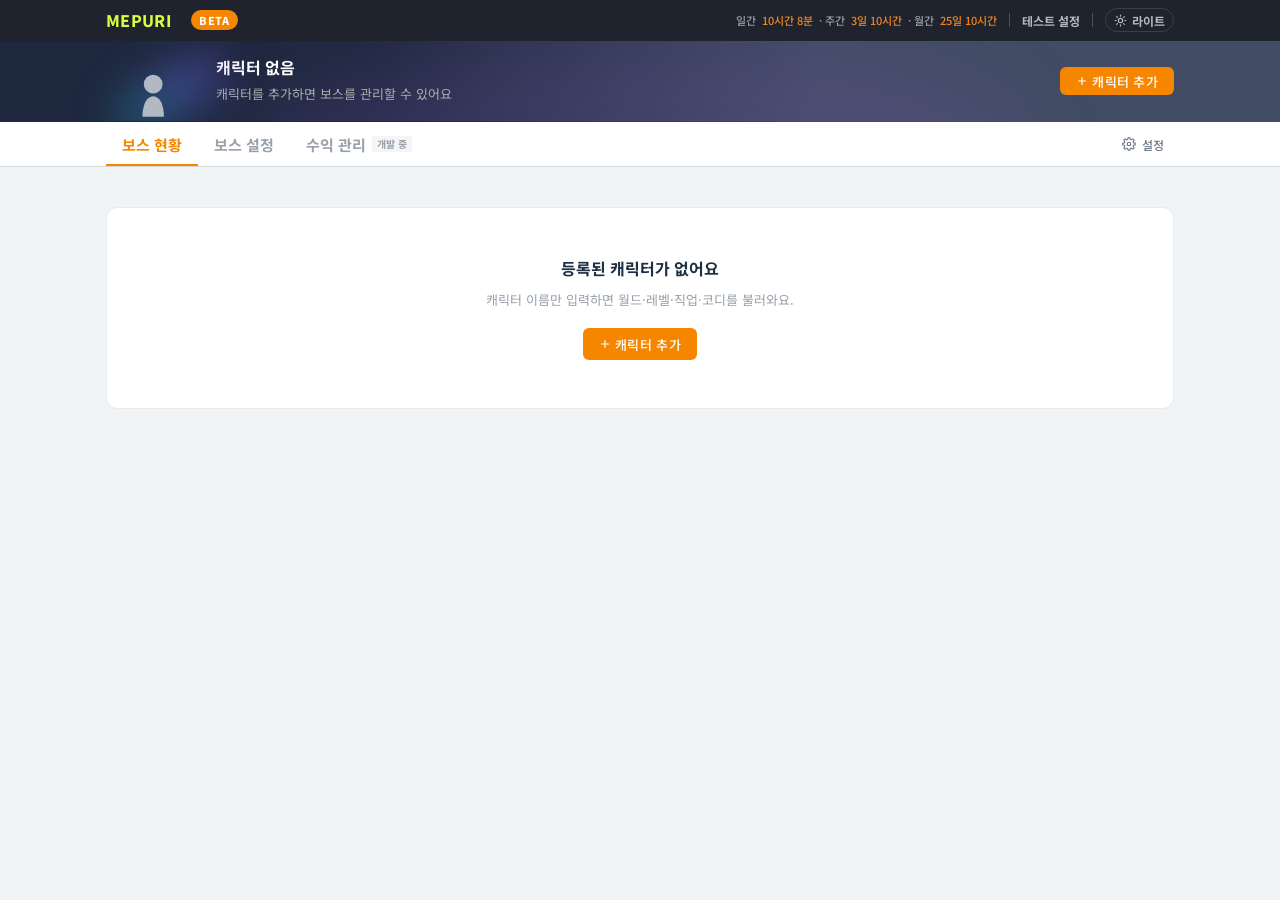
==== beta/index.html @ 6ce9e36a "다크 오류 재수정" ====
<html lang="ko">
<head>
<meta charset="utf-8">
<meta name="viewport" content="width=device-width, initial-scale=1">
<meta name="color-scheme" content="light dark"><!-- 라이트·다크 둘 다 된다고 브라우저에 알림 → 삼성 인터넷 다크 모드가 화면을 억지로 어둡게 칠하지 않고 사이트 다크를 씀 -->
<title>메푸리 베타</title>
<meta name="robots" content="noindex,nofollow">
<!-- 링크 미리보기 그림 (public/og.png, 1200×630). 그림을 바꾸면 카톡 등이 예전 그림을 기억하니 파일 이름도 바꿀 것 (og2.png …) -->
<link rel="preconnect" href="https://fonts.googleapis.com">
<link rel="preconnect" href="https://fonts.gstatic.com" crossorigin>
<link rel="stylesheet" href="https://fonts.googleapis.com/css2?family=Noto+Sans+KR:wght@400;500;600;700;800;900&display=swap" media="print" onload="this.media='all'"><!-- 폰트가 늦거나 막혀도 화면은 먼저 그림 -->
<noscript><link rel="stylesheet" href="https://fonts.googleapis.com/css2?family=Noto+Sans+KR:wght@400;500;600;700;800;900&display=swap"></noscript>
<style>
:root{
  color-scheme:light dark; /* 아래 테마별로 다시 정함 · 'only' = 브라우저가 색을 억지로 바꾸지 말 것 (삼성 인터넷 다크 모드). only 모르는 브라우저는 앞 줄을 씀 */
  --bg:#F1F4F6;--top:#1F232E;--logo:#D6FF3C;--banner:linear-gradient(90deg,rgba(7,15,37,.2) 28.27%,rgba(104,115,140,.2) 63.61%),linear-gradient(90deg,rgba(7,15,37,.2) 30.94%,rgba(104,115,140,.2) 64%),#2C364D;
  --card:#FFFFFF;--card-bd:rgba(0,0,0,.08);--nav-bd:rgba(0,0,0,.15);--frame:#E4E8EA;--seg:#E4E8EB;--soft:#F4F5F6;
  --border:#E4E8EB;--border2:#C8CFD5;--input-bd:#C6CFD7;--input-bd2:#D1DAE0;--input-fg:#223548;--dot-off:#8B94A3;--dot-on:#202226;
  --text:#1E3043;--text2:#3B546B;--sub:#6C7784;--muted:#98A0A9;--faint:#B1B9C3;--name:#363941;--price:#2F3033;--subgray:#929598;--dash:#D3D7DB;--sort:#4A5565;
  --accent:#F68600;--accent-hover:#DA7700;--accent-soft:#FFEFDC;--accent-bg:#FFFBF6;--primary:#49515B;--primary-hover:#3B424A;--on-primary:#FFFFFF;
  --out-bd:#CED6DC;--dis-bg:#D6D6D6;--dis-fg:#FFFFFF;--info-bg:#EAF2FF;--info-bd:#CCDEFF;--info-fg:#3F6EC7;--teal-bg:#E9F7FB;--teal-fg:#1896B0;
  --toggle-off:#C0C8CF;--frame-bg:linear-gradient(180deg,#FFFFFF,#EBEEF0);--modal-top:#737D95;--pop-shadow:0 16px 32px rgba(0,0,0,.2);--pop-bd:color-mix(in srgb,var(--sub) 90%,var(--card));--dot-dim:color-mix(in srgb,var(--faint) 88%,var(--card));--row-line:var(--soft);--seg-shadow:0 1.5px 0 rgba(152,162,179,.25);
  --avatar-bg:linear-gradient(160deg,#3a3d62,#4d4a7c);
  --pill-bg:rgba(0,0,0,.15);--frame-bd:transparent;--top-bd:transparent;--banner-bd:transparent;--refresh-bg:#566282;--toast-bg:#2B2F3A;
  --scroll-thumb:#CED6DC;--scroll-thumb-hover:#A9B2BC;
  --cm-head:#CED6DC;--cm-card:#F4F5F6;--cm-on:#3E4A65;
  --danger:#E0475B;--danger-hover:#C93A4D;--danger-fg:#D63C51;--danger-bg:#FFF4F5;--danger-bd:#F2BBC3;
}
:root[data-theme="light"]{color-scheme:light;color-scheme:only light} /* 사이트에서 라이트를 직접 고름 → 브라우저 다크 모드여도 라이트 그대로 */
@media (prefers-color-scheme: dark){
  :root:not([data-theme="light"]){
    color-scheme:dark;color-scheme:only dark;
    --bg:#14161B;--top:#0C0D11;--banner:linear-gradient(90deg,rgba(7,15,37,.2) 28.27%,rgba(104,115,140,.2) 63.61%),linear-gradient(90deg,rgba(7,15,37,.2) 30.94%,rgba(104,115,140,.2) 64%),#2C364D;
    --card:#1E2128;--card-bd:rgba(255,255,255,.07);--nav-bd:rgba(255,255,255,.08);--frame:#262A32;--seg:#2A2E37;--soft:#252932;
    --border:#30343D;--border2:#4A4F5B;--input-bd:#3A3F4A;--input-bd2:#3A3F4A;--input-fg:#E3E7EC;--dot-off:#7D8591;--dot-on:#ECEEF2;
    --text:#ECEEF2;--text2:rgba(237,242,249,0.845);--sub:rgba(237,242,249,0.661);--muted:rgba(237,242,249,0.48);--faint:rgba(237,242,249,0.306);--name:#ECEEF2;--price:#ECEEF2;--subgray:rgba(237,242,249,0.555);--dash:#343842;--sort:rgba(237,242,249,0.797);
    --accent:#FF8A33;--accent-hover:#FF9C52;--accent-soft:#3A2616;--accent-bg:#2A1F16;--primary:#E6E8EC;--primary-hover:#FFFFFF;--on-primary:#1A1C21;
    --out-bd:#3A3F4A;--dis-bg:#343944;--dis-fg:rgba(237,242,249,0.555);--info-bg:#1B2536;--info-bd:#2A3A55;--info-fg:#8FB3F0;--teal-bg:#16323A;--teal-fg:#5FD0E6;
    --toggle-off:#4A4F5B;--frame-bg:linear-gradient(180deg,#2C313B,#22262E);--modal-top:#3A4055;--pop-shadow:0 10px 28px rgba(0,0,0,.45);--pop-bd:color-mix(in srgb,var(--sub) 32%,var(--card));--dot-dim:var(--faint);--row-line:var(--border);--cal1:8%;--cal2:15%;--cal3:25%;--cal4:38%;--cal4b:var(--text);--cal4i:var(--muted);--seg-shadow:0 1.5px 0 rgba(0,0,0,.35);
    --avatar-bg:linear-gradient(160deg,#25273f,#35325a);
    --scroll-thumb:#4A4F5B;--scroll-thumb-hover:#5F6572;--cm-head:#2A2F39;--cm-card:#252932;--cm-on:#4A5675;--danger:#E0475B;--danger-hover:#EA5A6D;--danger-fg:#FF7C8E;--danger-bg:#2B171B;--danger-bd:#5C2A33;
  }
}
:root[data-theme="dark"]{
  color-scheme:dark;color-scheme:only dark;
  --bg:#14161B;--top:#0C0D11;--banner:linear-gradient(90deg,rgba(7,15,37,.2) 28.27%,rgba(104,115,140,.2) 63.61%),linear-gradient(90deg,rgba(7,15,37,.2) 30.94%,rgba(104,115,140,.2) 64%),#2C364D;
  --card:#1E2128;--card-bd:rgba(255,255,255,.07);--nav-bd:rgba(255,255,255,.08);--frame:#262A32;--seg:#2A2E37;--soft:#252932;
  --border:#30343D;--border2:#4A4F5B;--input-bd:#3A3F4A;--input-bd2:#3A3F4A;--input-fg:#E3E7EC;--dot-off:#7D8591;--dot-on:#ECEEF2;
  --text:#ECEEF2;--text2:rgba(237,242,249,0.845);--sub:rgba(237,242,249,0.661);--muted:rgba(237,242,249,0.48);--faint:rgba(237,242,249,0.306);--name:#ECEEF2;--price:#ECEEF2;--subgray:rgba(237,242,249,0.555);--dash:#343842;--sort:rgba(237,242,249,0.797);
  --accent:#FF8A33;--accent-hover:#FF9C52;--accent-soft:#3A2616;--accent-bg:#2A1F16;--primary:#E6E8EC;--primary-hover:#FFFFFF;--on-primary:#1A1C21;
  --out-bd:#3A3F4A;--dis-bg:#343944;--dis-fg:rgba(237,242,249,0.555);--info-bg:#1B2536;--info-bd:#2A3A55;--info-fg:#8FB3F0;--teal-bg:#16323A;--teal-fg:#5FD0E6;
  --toggle-off:#4A4F5B;--frame-bg:linear-gradient(180deg,#2C313B,#22262E);--modal-top:#3A4055;--pop-shadow:0 10px 28px rgba(0,0,0,.45);--pop-bd:color-mix(in srgb,var(--sub) 32%,var(--card));--dot-dim:var(--faint);--row-line:var(--border);--cal1:8%;--cal2:15%;--cal3:25%;--cal4:38%;--cal4b:var(--text);--cal4i:var(--muted);--seg-shadow:0 1.5px 0 rgba(0,0,0,.35);
  --avatar-bg:linear-gradient(160deg,#25273f,#35325a);
  --scroll-thumb:#4A4F5B;--scroll-thumb-hover:#5F6572;--cm-head:#2A2F39;--cm-card:#252932;--cm-on:#4A5675;--danger:#E0475B;--danger-hover:#EA5A6D;--danger-fg:#FF7C8E;--danger-bg:#2B171B;--danger-bd:#5C2A33;
}
:root[data-mode="deep"]{
  color-scheme:dark;color-scheme:only dark;
  --bg:#000000;--top:#000000;--banner:#000000;
  --card:#000000;--card-bd:#2F3336;--nav-bd:#2F3336;--frame:#000000;--seg:#16181C;--soft:#16181C;
  --border:#2F3336;--border2:#3E4144;--input-bd:#2F3336;--input-bd2:#2F3336;--input-fg:#E7E9EA;--dot-off:#71767B;--dot-on:#E7E9EA;
  --text:#E7E9EA;--text2:rgba(242,244,246,0.888);--sub:rgba(242,244,246,0.697);--muted:rgba(242,244,246,0.484);--faint:rgba(242,244,246,0.32);--name:#E7E9EA;--price:#E7E9EA;--subgray:rgba(242,244,246,0.589);--dash:#2F3336;--sort:rgba(242,244,246,0.697);
  --accent:#FF8A33;--accent-hover:#FF9C52;--accent-soft:#2A1606;--accent-bg:#140A02;--primary:#E7E9EA;--primary-hover:#FFFFFF;--on-primary:#000000;
  --out-bd:#2F3336;--dis-bg:#16181C;--dis-fg:rgba(242,244,246,0.484);--info-bg:#000000;--info-bd:#1D3B5C;--info-fg:#8FB3F0;--teal-bg:#04161A;--teal-fg:#5FD0E6;
  --toggle-off:#3E4144;--frame-bg:linear-gradient(180deg,#16181C,#0A0B0D);--modal-top:#16181C;--pop-shadow:0 0 0 1px #2F3336,0 12px 32px rgba(0,0,0,.9);--pop-bd:var(--border);--dot-dim:var(--faint);--row-line:var(--border);--seg-shadow:none;
  --avatar-bg:#16181C;--pill-bg:#16181C;--frame-bd:#2F3336;--top-bd:#2F3336;--banner-bd:#2F3336;--accent-line:#FF8A33;--refresh-bg:#16181C;--toast-bg:#16181C;--scroll-thumb:#2F3336;--scroll-thumb-hover:#4A4E52;--cm-head:#16181C;--cm-card:#0A0B0D;--cm-on:#2A3350;--danger:#E0475B;--danger-hover:#EA5A6D;--danger-fg:#FF6B7F;--danger-bg:#000000;--danger-bd:#5C2A33;
}
*{box-sizing:border-box}
::-webkit-scrollbar{width:8px;height:8px}
::-webkit-scrollbar-button{display:none;width:0;height:0}
::-webkit-scrollbar-track{background:var(--card)}
::-webkit-scrollbar-thumb{background:var(--scroll-thumb);border-radius:999px;border:1px solid var(--card);background-clip:padding-box}
::-webkit-scrollbar-thumb:hover{background:var(--scroll-thumb-hover);border:1px solid var(--card);background-clip:padding-box}
::-webkit-scrollbar-corner{background:transparent}
@supports not selector(::-webkit-scrollbar){*{scrollbar-width:thin;scrollbar-color:var(--scroll-thumb) transparent}}
body{margin:0;background:var(--bg);color:var(--text);font-family:"Noto Sans KR",system-ui,-apple-system,"Apple SD Gothic Neo","Malgun Gothic",sans-serif;font-size:13px;line-height:1.5;-webkit-font-smoothing:antialiased;word-break:keep-all;overflow-wrap:break-word}
button{font-family:inherit;font-size:inherit;color:inherit;background:none;border:0;padding:0;cursor:pointer}
button:disabled{cursor:not-allowed}
input,select{font-family:inherit;font-size:13px;color:var(--input-fg)}
:focus-visible{outline:2px solid var(--accent);outline-offset:2px}
.wrap{max-width:1100px;margin:0 auto;padding-inline:16px}
.num{font-variant-numeric:tabular-nums}
.eok{font-weight:800}
/* 숫자용 글꼴: Pretendard(OFL, © Kil Hyung-jin)에서 숫자·억·만 글자만 잘라 넣음 → OFL 예약 글꼴 이름이라 잘라낸 건 MepuriNum으로 부름. 설치된 Pretendard가 있으면 그걸 씀 */
@font-face{font-family:"MepuriNum";font-weight:600;font-display:swap;src:local("Pretendard SemiBold"),url([data-uri]) format("woff2")}
@font-face{font-family:"MepuriNum";font-weight:700;font-display:swap;src:local("Pretendard Bold"),url([data-uri]) format("woff2")}
@font-face{font-family:"MepuriNum";font-weight:800;font-display:swap;src:local("Pretendard ExtraBold"),url([data-uri]) format("woff2")}
.pret{font-family:"MepuriNum","Noto Sans KR",sans-serif}

/* top bar */
.top{background:var(--top);border-bottom:1px solid var(--top-bd)}
.top .wrap{display:flex;align-items:center;justify-content:space-between;gap:12px;height:40px}
.logo{font-size:16px;font-weight:800;letter-spacing:.02em;color:var(--logo)}
.beta-pill{margin:0 auto 0 8px;height:20px;padding:0 8px;border-radius:999px;background:var(--acc-fill);color:#fff;font-size:11px;font-weight:800;letter-spacing:.06em} /* 베타에서만 보임 (hidden 풀림) */
.beta-pill:hover{background:var(--acch-fill)}
.top-r{display:flex;align-items:center;gap:12px;min-width:0}
.timers{display:flex;align-items:center;gap:6px;font-size:11px;font-weight:500;color:#98A0A9;white-space:nowrap}
.timers b{color:#F1851C;font-weight:500}
.vbar{flex-shrink:0;width:1px;height:14px;background:#49515B}
.top-link{font-size:12px;font-weight:700;color:#B1B9C3}
.top-link[hidden]{display:none}
.top-link[hidden]+.vbar{display:none} /* 테스트 설정을 숨기면 뒤 구분선도 (계정 뒤에 이미 구분선이 있어서 두 개로 보이던 것) */
.fs-bg,.fs-hd{display:none}
@media (max-width:900px){
  .fs-bg{display:block;position:fixed;inset:0;z-index:190;background:rgba(10,14,22,.42)}
  .page.fs-open .col-l>.panel{position:fixed;left:0;right:0;bottom:0;z-index:200;max-width:560px;margin:0 auto;max-height:86vh;overflow-y:auto;overscroll-behavior:contain;border-radius:16px 16px 0 0;padding-bottom:env(safe-area-inset-bottom);box-shadow:var(--pop-shadow)}
  .page.fs-open .col-l>.panel>.search,.page.fs-open .col-l .ftabs{display:none}
  .fs-open .fs-hd{display:flex;align-items:center;justify-content:space-between;padding:14px 16px 4px;position:relative}
  .fs-open .fs-hd::before{content:'';position:absolute;top:6px;left:50%;width:36px;height:4px;margin-left:-18px;border-radius:2px;background:var(--border)}
  .fs-open .fs-hd b{font-size:15px;color:var(--text)}
  .page.sxp.fs-open{padding-bottom:86vh} /* 목록 끝 줄도 시트 위로 올려 볼 수 있게 */
}
.theme-btn{display:flex;align-items:center;gap:5px;height:24px;padding:0 8px;border:1px solid rgba(255,255,255,.12);border-radius:12px;color:#B1B9C3;font-size:12px;font-weight:700}
.theme-btn:hover{color:#fff}

/* banner */
.banner{position:relative;overflow:hidden;background:var(--banner);border-bottom:1px solid var(--banner-bd)}
.banner>.bn-glow{position:absolute;inset:0;width:100%;height:100%;pointer-events:none}
.banner>.wrap{position:relative}
.b-ava .ch-glow{position:absolute;left:-20px;bottom:0;pointer-events:none;overflow:visible}
.banner>.bn-glow{overflow:visible}
:root[data-mode="deep"] .bn-glow,:root[data-mode="deep"] .ch-glow{display:none}
.banner .wrap{display:flex;align-items:center;justify-content:space-between;gap:12px;min-height:80px;flex-wrap:wrap}
.b-left{display:flex;align-items:center;min-width:0}
.b-ava{position:relative;width:110px;height:80px;flex-shrink:0}
.b-ava img{position:absolute;left:22px;bottom:0;width:56px;height:76px;object-fit:contain;object-position:bottom;image-rendering:pixelated}
.b-ava .sil{position:absolute;left:28px;bottom:4px}
.b-info{display:flex;flex-direction:column;gap:8px;min-width:0}
.b-name{display:flex;align-items:center;gap:4px;color:#fff;font-size:16px;font-weight:700;line-height:18px}
.world{padding:0 5px;border-radius:3px;background:rgba(255,255,255,.14);font-size:10px;font-weight:700;line-height:16px}
.b-meta{display:flex;align-items:center;gap:6px;font-size:13px;color:#ADADAD;flex-wrap:wrap}
.b-meta i{width:1px;height:12px;background:rgba(255,255,255,.2)}
.b-right{display:flex;align-items:center;gap:8px;flex-wrap:wrap;padding-block:8px}
.pill{display:flex;align-items:center;gap:8px;min-width:210px;min-height:28px;padding:0 10px;border-radius:999px;background:var(--pill-bg)}
.pill .v{font-size:14px;font-weight:700;color:#e0e6ed;white-space:nowrap}
.pill .l{margin-left:auto;font-size:11px;color:#9EA3C0;white-space:nowrap}
.coin{position:relative;flex-shrink:0;display:inline-block;border-radius:50%;background:url("data:image/svg+xml,%3Csvg xmlns='http://www.w3.org/2000/svg' viewBox='0 0 2 2' preserveAspectRatio='none'%3E%3Cpath d='M0 0H2L0 2Z' fill='%23FFE563'/%3E%3Cpath d='M2 0V2H0Z' fill='%23F7CC4A'/%3E%3C/svg%3E") 0 0/100% 100% no-repeat border-box #F7CC4A}
.coin::after{content:'';position:absolute;left:18.75%;top:18.75%;width:62.5%;height:62.5%;border-radius:50%;background:linear-gradient(135deg,#EDB911 50%,#EAAD11 50%)}
.coin.off{background:var(--seg);box-shadow:none}.coin.off::after{background:var(--soft);box-shadow:none}
.b-letter{position:relative;flex-shrink:0;display:grid;place-items:center;width:16px;height:16px;border-radius:50%;background:linear-gradient(135deg,#99A1BC 50%,#7C8298 50%)}
.b-letter::before{content:'';position:absolute;inset:1px;border-radius:50%;background:linear-gradient(135deg,#7D849F 50%,#666B83 50%)}
.b-letter b{position:relative;top:.5px;font-family:'MepuriNum','Noto Sans KR',sans-serif;font-size:10px;font-weight:800;line-height:1;color:#F5F2FA;text-shadow:.6px .6px 0 #4A4D60;-webkit-font-smoothing:antialiased}
.refresh{display:grid;place-items:center;width:24px;height:24px;border-radius:12px;border:1px solid rgba(255,255,255,.1);background:var(--refresh-bg);color:#fff}
.refresh:hover{background:#65719a}
.name-btn{display:flex;align-items:center;gap:4px;color:#fff;min-width:0;max-width:100%}.name-btn>svg,.b-name>*:not(.b-nm){flex:none}.b-name{min-width:0}.b-nm{min-width:0;overflow:hidden;text-overflow:ellipsis;white-space:nowrap}
.menu{position:absolute;z-index:40;min-width:200px;padding:6px;border-radius:8px;border:1px solid var(--border);background:var(--card);box-shadow:var(--pop-shadow)}
.menu button{display:flex;align-items:center;gap:8px;width:100%;height:36px;padding:0 8px;border-radius:6px;font-size:13px;color:var(--name);text-align:left}
.menu button:hover{background:var(--soft)}
.menu .sep{height:1px;margin:4px 2px;background:var(--border)}

/* nav tabs */
.tabs{background:var(--card);border-bottom:1px solid var(--nav-bd)}
.tabs .wrap{display:flex;align-items:center;justify-content:space-between;gap:8px}
.tab-row{display:flex;overflow-x:auto;scrollbar-width:none}
.tab{position:relative;display:flex;align-items:center;gap:6px;min-width:64px;height:44px;padding:0 16px;font-size:15px;font-weight:700;color:var(--muted);white-space:nowrap}
.tab:hover{color:var(--sub)}
.tab.on{color:var(--accent)}
.tab.on::after{content:"";position:absolute;left:0;right:0;bottom:0;height:2px;background:var(--acc-fill)}
.soon{padding:0 5px;border-radius:4px;background:var(--soft);color:var(--muted);font-size:10px;font-weight:700;line-height:16px}
.nav-r{display:flex;gap:6px}
.nav-link{display:flex;align-items:center;gap:6px;height:28px;padding:0 10px;border-radius:4px;font-size:12px;font-weight:500;color:var(--sub);white-space:nowrap}
.nav-link:hover{background:var(--soft)}

/* layout */
.page{display:flex;gap:32px;align-items:flex-start;padding-block:16px 40px}
.col-l{width:380px;flex-shrink:0;display:flex;flex-direction:column;gap:8px}
.col-l>.note,.col-l>.foot{flex-shrink:0}
.col-r{flex:1;min-width:0;display:flex;flex-direction:column;gap:8px;padding-top:8px}
.col-r>.bar,.datebar{flex-shrink:0}.datebar{container:dbar/inline-size}
@container dbar (max-width:380px){.datebar.datebar>button{padding:0 5px}.datebar.datebar .dnow{min-width:0;padding-inline:4px}.datebar.datebar .dnow small{margin-left:0}}
.datebar{display:flex;align-items:center;gap:4px;flex-wrap:wrap;min-height:44px;padding:5px 8px;border-radius:10px;border:1px solid var(--card-bd);background:var(--card)}
.datebar button{display:flex;align-items:center;justify-content:center;gap:3px;height:32px;line-height:1;padding:0 9px;border-radius:6px;font-size:14px;font-weight:700;color:var(--sub)}
.datebar button span{font-size:12px;font-weight:500}
.datebar button:hover:not(:disabled){background:var(--soft);color:var(--text)}
.datebar button:disabled,.datebar button.dim{opacity:.35}
.datebar button.dim:hover{background:none!important;color:var(--sub)!important}
.dwrap{position:relative;display:flex;align-items:center}
.datebar .dnow{display:flex;align-items:center;gap:4px;min-width:112px;justify-content:center;padding:0 8px;font-size:14px;font-weight:400;color:var(--text2)}
.dnow svg{align-self:center;margin-left:2px}
.cal{position:absolute;top:calc(100% + 6px);left:50%;z-index:20;transform:translateX(-50%);width:304px;padding:12px;border-radius:12px;border:1px solid var(--pop-bd);background:var(--card);box-shadow:var(--pop-shadow)}
.cal-h{display:flex;align-items:center;justify-content:space-between;margin-bottom:8px}
.cal-h b{font-size:15px;color:var(--text)}
.cal-h button{width:30px;height:30px;border-radius:6px;font-size:18px;color:var(--sub)}.cal-h button:hover:not(:disabled){background:var(--soft)}.cal-h button:disabled{opacity:.3}
.cal-g{display:grid;grid-template-columns:30px repeat(7,1fr);gap:2px}
.cal-g .wn{display:grid;place-items:center;height:32px;font-size:10px;font-weight:700;color:var(--muted);white-space:nowrap}.cal-g .wn.om{display:flex;flex-direction:column;justify-content:center;gap:0;line-height:12px}.cal-g .wn small{font-size:9px;font-weight:500}.cal-g button.om{opacity:.45}.cal-g button.om.dim{opacity:.3}.cal-f .wkf{margin-left:auto}.cal-g .wn.on{color:var(--accent)}
.cal-g em{font-style:normal;text-align:center;font-size:11px;color:var(--muted);padding:2px 0 4px}.cal-g em.sun{color:#E0475B}.cal-g em.sat{color:#3F6FCF}
.cal-g button{position:relative;height:32px;border-radius:6px;font-size:13px;color:var(--text2)}
.cal-g button:hover:not(:disabled){background:var(--soft)}
.cal-g button:disabled{color:var(--faint);opacity:.5}
.cal-g button.wk{background:var(--accent-bg)}
.cal-g button.real{font-weight:800;box-shadow:inset 0 0 0 1px var(--border2)}
.cal-g button.on{background:var(--acc-fill);color:#fff;font-weight:700}
.datebar .cal-g button{display:block;padding:0;height:32px;font-size:13px;font-weight:500;color:var(--text2)}
.datebar .cal-g button.on{color:#fff;font-weight:700}.datebar .cal-g button.real{font-weight:800}
.datebar .cal-g button.dim{color:var(--faint);opacity:.5}
.datebar .cal-h button{display:grid;place-items:center;padding:0;width:30px;height:30px;font-size:18px}
.cal-g button i{position:absolute;left:50%;bottom:3px;width:4px;height:4px;margin-left:-2px;border-radius:2px;background:#83AD20}.cal-g button i.m{background:#9C8AD8}
.cal-g button.on i{background:#fff}
.cal-f{display:flex;gap:12px;margin-top:8px;font-size:11px;color:var(--muted)}
.cal-f span{display:flex;align-items:center;gap:4px}.cal-f i{width:5px;height:5px;border-radius:3px;background:#83AD20}.cal-f i.m{background:#9C8AD8}.cal-f s{width:12px;height:10px;border-radius:2px;background:var(--accent-bg);border:1px solid var(--accent-soft)}
.dnow b{font-size:15px;color:var(--text)}.dnow small{margin-left:2px;font-size:11px;color:var(--muted)}
.datebar.past{border-color:var(--accent);background:var(--accent-bg)}
.datebar .dnow b,.datebar .dnow small{line-height:1}
.datebar.past .dnow b,.datebar.past .dnow small{color:var(--accent)}
.datebar{justify-content:space-between}
.sp .fbtns{flex-wrap:wrap}
.sp .sx-mseg{flex:1}
.dpast{display:flex;align-items:center;gap:8px;width:100%;padding:4px 4px 2px;border-top:1px dashed var(--accent-soft)}
.dhint{flex:1;font-size:12px;line-height:18px;color:var(--accent)}.dhint b{font-size:13px}.dhint .num{opacity:.85}
.datebar .dtoday{background:var(--acc-fill);color:#fff}.datebar .dtoday:hover{background:var(--acch-fill)!important;color:#fff!important}
.rscroll{display:flex;flex-direction:column;gap:8px}
.foot{display:flex;align-items:center;justify-content:space-between;gap:8px;min-height:40px;font-size:12px;color:var(--muted)}
.legal{margin:-6px 0 0;font-size:11px;line-height:16px;color:var(--faint)}
.linkish{font-size:12px;color:var(--sub);text-decoration:underline;text-underline-offset:2px}

/* char list */
.clist{display:flex;flex-direction:column;flex:0 1 auto;min-height:0;padding:4px 16px;border-radius:12px;border:1px solid var(--card-bd);background:var(--card)}
.crow{display:flex;align-items:center;gap:10px;width:100%;height:56px;border-bottom:1px solid var(--row-line);text-align:left}
.crow .nm{font-size:14px;font-weight:700;line-height:20px;color:var(--text)}
.crow.on .nm{color:var(--accent)}
.crow .sb{font-size:12px;color:var(--muted)}
.cnt{min-width:44px;height:22px;padding:0 9px;border-radius:999px;background:var(--soft);color:var(--sub);text-align:center;font-size:12px;font-weight:500;line-height:22px}
.crow.on .cnt{background:var(--accent-soft);color:var(--accent)}
.ava{flex-shrink:0;width:34px;height:34px;border-radius:50%;object-fit:contain;background:var(--soft);image-rendering:pixelated}
.sil-ava{flex-shrink:0;display:grid;place-items:end center;width:34px;height:34px;border-radius:50%;background:var(--soft);overflow:hidden}
.add-row{display:flex;align-items:center;gap:10px;height:52px;font-size:13px;font-weight:500;color:var(--sub)}
.add-row:hover{color:var(--accent)}
.dash-c{display:grid;place-items:center;width:34px;height:34px;border-radius:50%;border:1px dashed var(--border2)}
.note{display:flex;flex-direction:column;gap:4px;padding:16px;border-radius:6px;background:var(--frame);border:1px solid var(--frame-bd)}
.note h3{display:flex;align-items:center;gap:4px;margin:0;font-size:13px;font-weight:400;line-height:19.5px;color:var(--sub)}
.note p{margin:0;font-size:12px;line-height:18px;color:var(--sub)}
.note p b{color:var(--text2)}
.note p b.acc{color:var(--accent)}
.note small{font-size:11px;color:var(--faint)}

/* filters */
.bar{display:flex;align-items:center;justify-content:space-between;gap:12px;min-height:36px;flex-wrap:wrap}
.dots{display:flex;align-items:center;gap:24px;flex-wrap:wrap}
.dot{display:flex;align-items:center;font-size:14px;font-weight:500;line-height:21px;color:var(--dot-off)}.dot .num{margin-left:4px}.dot:disabled{opacity:.4;cursor:default}
.dot::before{content:"";width:6px;height:6px;margin-right:8px;border-radius:3px;background:var(--dot-dim)}
.dot.on{color:var(--dot-on)}
.dot.on::before{background:var(--acc-fill);filter:drop-shadow(0 0 2px rgba(246,132,6,.5))}
.bar-r{display:flex;align-items:center;gap:10px;font-size:13px;font-weight:500;color:var(--sort)}
.tg{position:relative;display:inline-block;vertical-align:middle;flex-shrink:0;width:32px;height:16px;border-radius:8px;background:var(--toggle-off);transition:background .15s}
.tg::after{content:"";position:absolute;left:2px;top:2px;width:12px;height:12px;border-radius:6px;background:#fff;transition:transform .15s}
.tg.on{background:var(--acc-fill)}
.tg.on::after{transform:translateX(16px)}
.tg-lbl{display:flex;align-items:center;gap:8px}
/* 보기 옵션 (옥션 정렬 메뉴 모양) */
.vo-w{position:relative}
.vo-btn{display:flex;align-items:center;gap:6px;height:30px;padding:0 8px;border-radius:4px;font-size:13px;font-weight:500;color:var(--sort)}.vo-btn:hover,.vo-btn[aria-expanded="true"]{background:var(--seg)}
.vo-dot{width:6px;height:6px;border-radius:3px;background:var(--acc-fill)}
.vo-menu{position:absolute;top:calc(100% + 6px);right:0;z-index:25;display:flex;flex-direction:column;gap:2px;min-width:190px;padding:6px;border-radius:12px;border:1px solid var(--pop-bd);background:var(--card);box-shadow:var(--pop-shadow)}
.vo-menu button{display:flex;align-items:center;gap:8px;width:100%;height:36px;padding:0 12px;border-radius:6px;font-size:14px;color:var(--text);text-align:left;white-space:nowrap}
.vo-menu button:hover,.vo-menu button.on{background:var(--soft)}
.vo-menu button.on{font-weight:700}
.vo-menu .sep{height:1px;margin:4px 6px;background:var(--border)}
.vo-menu .vo-reset{color:var(--sub);font-size:13px}
.sec{display:flex;align-items:center;gap:6px;min-height:32px;margin-top:12px;font-size:14px;font-weight:700;color:var(--text)}
.sec .c{font-size:13px;font-weight:500;color:var(--muted)}.sec .c b,.stsec .c b{font-weight:500;color:var(--text2)}
.empty{display:flex;flex-direction:column;align-items:center;gap:6px;padding:28px 16px;border-radius:12px;border:1px dashed var(--border2);color:var(--muted);text-align:center}
.empty b{color:var(--text2);font-size:14px}

/* flags + badges */
.flag{position:absolute;top:-9px;left:-1px;width:20px;height:22px;padding-top:3px;text-align:center;clip-path:polygon(0 0,100% 0,100% 100%,50% 84%,0 100%);border-radius:4px 4px 0 0;color:#fff;font-size:12px;font-weight:900;line-height:13px;text-shadow:0 1px 0 rgba(0,0,0,.2)}
.flag.sm{top:-6px;width:15px;height:17px;padding-top:2px;font-size:9px;line-height:10px;border-radius:3px 3px 0 0}
.mini{display:inline-block;flex-shrink:0;width:14px;height:16px;padding-top:2px;text-align:center;clip-path:polygon(0 0,100% 0,100% 100%,50% 84%,0 100%);border-radius:3px 3px 0 0;color:#fff;font-size:9px;font-weight:900;line-height:10px}
.fD{background:linear-gradient(135deg,#9BDCF5,#4AA5D6)}.fW{background:linear-gradient(135deg,#CADB69,#ABC03D)}.fM{background:linear-gradient(135deg,#CFC2F2,#9C8AD8)}
.bD{border-color:#3E93C4!important}.bW{border-color:#83AD20!important}.bM{border-color:#7C4DEB!important}
.dk{display:inline-flex;align-items:center;height:16px;padding:0 7px;border-radius:999px;font-size:10px;font-weight:800;letter-spacing:.03em;white-space:nowrap}
.dk-easy{background:linear-gradient(180deg,#9ba4ac,#8a969f);color:#eef0f2}
.dk-normal{background:linear-gradient(180deg,#4fb1cc,#319dbc);color:#fff}
.dk-hard{background:linear-gradient(180deg,#dd5f86,#bf3d66);color:#fff}
.dk-chaos{background:#494949;color:#f3d3b4;box-shadow:inset 0 0 0 1.2px #d7bd9a}
.dk-extreme{background:#494949;color:#f26a45;box-shadow:inset 0 0 0 1.2px #e65575}

/* boss cards */
.bcard{position:relative;display:flex;align-items:center;gap:16px;box-sizing:border-box;height:84px;padding:12px;border-radius:12px;border:1px solid var(--card-bd);background:var(--card);transition:border-color .15s}
.bcard:hover{border-color:var(--accent)}
.bcard.done .fr img{opacity:.5}
/* 보스 현황: 흰 판 하나 안에 줄로 (보스 설정 표와 같은 틀) */
.bc-list{display:flex;flex-direction:column}
.bc-list>.sec{margin-top:10px;margin-bottom:6px}
/* 구역 머리: 회색 띠 블록, 누르면 접기 */
.sec.fold,.stsec.fold{min-height:36px;padding:0 12px;border-radius:12px;background:var(--seg);cursor:pointer;user-select:none}
/* 열 이름 줄도 같은 회색 띠 (보스 설정 · 프리셋 미리보기 · 수익 기록 표 전부) */
.stsec.band,.sthead,.sx-table .sx-bhead{height:auto;min-height:36px;padding:0 12px!important;border:0;border-radius:12px;background:var(--seg);margin-bottom:6px}
.sthead{gap:12px}
.sec.fold:hover,.stsec.fold:hover{background:var(--frame)}
/* 간격: 카드 사이 6 · 구역 사이 16(카드 6 + 머리 10) · 접힌 머리끼리 6 */
.sec.fold.folded,.stsec.fold.folded{margin-bottom:0}
.sec.fold.folded+.sec.fold,.stsec.fold.folded+.stsec.fold{margin-top:6px}
/* 보스 설정 표: 붙어 있는 머리 아래로 줄이 비쳐 보이지 않게 — 머리 뒤(위 간격 포함)를 바탕색으로 덮고 회색 띠는 그 위에 */
.stable .stsec.fold,.stable .stsec.band{background:var(--bg);box-shadow:0 6px 0 var(--bg);isolation:isolate}
.stable .stsec.band::before{content:'';position:absolute;inset:0;z-index:-1;border-radius:12px;background:var(--seg)} /* 위쪽은 붙었을 때 화면 끝이라 덮을 필요 없음 (덮으면 바로 위 접힌 띠를 가림) */
.stable .stsec.fold::before{content:'';position:absolute;inset:0;z-index:-1;border-radius:12px;background:var(--seg)}
.stable .stsec.fold:hover::before{background:var(--frame)}
.stable .stsec.fold:hover{background:var(--bg)}
/* 표 머리 글자 (머리줄·구역 띠 안 열 이름 공통) */
.sthead>span,.sthd>.c-diff,.sthd>.c-party,.sthd>.c-price{font-size:12px;font-weight:500;color:var(--muted)}
.stsec.sthd{gap:12px}.sthd>.st-t{flex:1;min-width:0;display:flex;align-items:center;gap:6px}.sthd>.c-act{width:80px;flex-shrink:0;justify-content:flex-end}
/* 열 이름과 아래 값은 칸 가운데 정렬 */
.sthead>.c-diff,.sthead>.c-party,.sthead>.c-price,.sthd>.c-diff,.sthd>.c-party,.sthd>.c-price,.strow>.c-party,.strow>.c-price{text-align:center}
.strow>.c-diff{display:flex;justify-content:center}
.sec-all{margin-left:auto;height:26px;padding:0 12px;border-radius:8px;border:0;background:var(--acc-fill);color:#fff;font:inherit;font-size:12px;font-weight:700;cursor:pointer;white-space:nowrap}.sec-all b{font-weight:800;margin-right:3px}.sec-all:hover{filter:brightness(1.06)}.sec-all+.fold-i,.sec-all~.fold-i{margin-left:8px}
.fold-i{display:grid;place-items:center;width:20px;height:20px;margin-left:auto;color:var(--muted);transition:transform .15s}.sec-wk+.fold-i{margin-left:8px}
.fold-i.off{transform:rotate(-90deg)}
.bc-list .fr .flag,.stable .fr .flag{display:none}
.bc-list>.sec:first-child{margin-top:0}
.bc-list>.empty{margin:10px 0;border:0}
/* 빈 화면 (10.24 옥션 「완료」 빈 화면처럼): 선 아이콘 · 굵은 줄 13/500 · 회색 줄 12 — 상자 없이 가운데. sm = 목록 안 작은 빈 칸 */
.emp{display:flex;flex-direction:column;align-items:center;justify-content:center;gap:5px;padding:48px 16px 40px;text-align:center}
.emp-ic{display:grid;place-items:center;width:44px;height:44px;margin-bottom:7px;color:var(--faint)}.emp-ic svg{width:100%;height:100%}
.emp>b{font-size:13px;font-weight:500;line-height:18px;color:var(--text)}
.emp>span{max-width:420px;font-size:12px;line-height:18px;color:var(--muted)}
.emp>.btn{margin-top:9px}
.emp.sm{gap:3px;padding:20px 16px 18px}.emp.sm .emp-ic{width:32px;height:32px;margin-bottom:5px}
.bc-list>.emp{margin:0 0 6px}
.bcard.brw{height:auto;min-height:64px;padding:7px 12px;gap:12px;margin-bottom:6px;border-radius:12px}
.bcard.brw:hover{border-color:var(--border2)}@media (hover:hover){.bcard.brw:hover{border-color:var(--accent)}}
.bcard.brw.sweep{background:var(--accent-bg);box-shadow:inset 3px 0 0 var(--accent)}
.brw .bmid{flex:1;height:auto;display:flex;flex-direction:column;align-items:flex-start;justify-content:center;gap:3px;text-align:left}.brw .brow{justify-content:flex-start;max-width:100%}.brw .bline{max-width:100%}
.brw .bline{display:flex;align-items:center;gap:10px;min-width:0;white-space:nowrap;overflow:hidden}
.brw .bline .bprice{height:auto;flex-shrink:0}
.brw .bline .wkrow,.brw .bline .bsub{min-width:0;overflow:hidden;text-overflow:ellipsis;font-size:12px}
.brw .wkc{font-size:12px;color:var(--muted)}
.brw .bright{height:auto;flex-direction:row;align-items:center}
.brw .acts{align-items:center}
.brw .btn{width:96px;min-width:0;padding:0 8px;font-size:13px}
.brw .ibtn{width:28px;height:28px}
.bc-list [data-clear],.bc-list [data-unclear]{-webkit-touch-callout:none;-webkit-user-select:none;user-select:none}
.bc-list [data-clear],.bc-list [data-unclear]{transition:transform .2s cubic-bezier(.2,.8,.2,1)}
.bcard.brw.hold [data-clear],.bcard.brw.hold [data-unclear]{transform:scale(.94);transition:transform .5s cubic-bezier(.2,.8,.2,1)}
.bcard.brw.sweep [data-clear],.bcard.brw.sweep [data-unclear]{transform:scale(1.03)}
.bcard.brw.sweep.sw-u{background:var(--danger-bg);box-shadow:inset 3px 0 0 var(--danger)}
.bcard.brw.sw-u .btn.done{background:var(--danger-bg);color:var(--danger-fg);box-shadow:inset 0 0 0 1px var(--danger-bd)}.bcard.brw.sw-u .btn.done .d{display:none}.bcard.brw.sw-u .btn.done .u{display:inline}
.brw.done .bname{opacity:.6}
.panel.sp{flex:0 1 auto}.sp .fbody{padding:4px 12px}
.sp .clist{padding:0;border:0;border-radius:0;background:none}.sp .crow:last-of-type{border-bottom:1px solid var(--row-line)}
.fr{position:relative;display:grid;place-items:center;flex-shrink:0;width:64px;height:64px;border-radius:6px;border:1px solid var(--border);background:var(--frame-bg)}
.fr img{width:52px;height:52px;border-radius:3px;object-fit:cover}
.fr.s40{width:48px;height:48px}.fr.s40,.fr.s40.bD,.fr.s40.bW,.fr.s40.bM{border-color:var(--border)!important}.fr.s40 img{width:46px;height:46px;border-radius:5px}.fr.s40 .pmz{width:46px;height:46px;border-radius:5px}
.fr .pmz{display:grid;grid-template-columns:1fr 1fr;grid-template-rows:1fr 1fr;gap:1px;width:32px;height:32px;border-radius:2px;overflow:hidden}
.fr .pmz img{width:100%;height:100%;border-radius:0;object-fit:cover}.fr .pmz i{background:var(--soft)}
.prow>.fr{flex-shrink:0}
.bmid{flex:1;min-width:0;height:64px;display:grid;grid-template-rows:20px 19px 19px;row-gap:2px;align-content:center;align-items:center}
.bmid>.brow{grid-row:1}.bmid>.bprice{grid-row:3}.bmid>:not(.brow):not(.bprice){grid-row:2;min-width:0;overflow:hidden}
.brow{display:flex;align-items:center;gap:6px;min-width:0;white-space:nowrap;overflow:hidden}
.brow .bname{overflow:hidden;text-overflow:ellipsis}.brow>*{flex-shrink:0}.brow>.bname,.brow>.was{flex-shrink:1;min-width:0;overflow:hidden;text-overflow:ellipsis}
.bname{font-size:14px;font-weight:500;line-height:20px;color:var(--name)}
@media (max-width:430px){.brw .brow{flex-wrap:wrap;row-gap:2px}.brw .brow>.bname{flex-shrink:0;max-width:100%}} /* 좁은 폰: 이름이 길면 난이도 배지를 아래 줄로 (U5) */
@media (max-width:400px){.wk i{width:15px}.wkrow{gap:4px}.brw .bline .bsub{white-space:normal;line-height:16px}}
.bsub{font-size:13px;line-height:18px;color:var(--subgray)}
.tmp{display:inline-flex;align-items:center;height:16px;padding:0 6px;border-radius:4px;border:1px solid var(--info-bd);background:var(--info-bg);color:var(--info-fg);font-size:10px;font-weight:700;white-space:nowrap}
.was{display:inline-flex;align-items:center;gap:4px;font-size:11px;color:var(--muted);white-space:nowrap}
.was .dk{height:14px;padding:0 5px;font-size:9px;opacity:.75}
.c-tag{display:flex;align-items:center;gap:4px;margin-top:2px}
.ftop{display:flex;align-items:center;justify-content:space-between;gap:8px;min-height:24px;padding:0 4px 10px}
.ckl{display:inline-flex;align-items:center;gap:8px;min-height:20px;font-size:13px;font-weight:500;color:var(--sub)}
.ckl[aria-checked="true"]{color:var(--text)}
.ckl:disabled{cursor:not-allowed;opacity:.8}
.ftop-s{font-size:11px;color:var(--faint);text-align:right}
.pspan{width:100%;padding-bottom:4px}.fsec .frow.pspan{width:auto}
.seg.seg-in{flex:0 0 auto;margin-left:auto}.seg.seg-in button{flex:0 0 auto;padding:0 14px;font-size:13px}.seg.seg-in button.once{color:var(--info-fg)}
.frow.pspan.p3{flex-wrap:wrap;row-gap:6px}.frow.pspan.p3 .seg{flex:1 1 100%;margin-left:0}.frow.pspan.p3 .seg button{flex:1}
.pfsel{padding-left:10px}
.pfsel .pf-cal{top:auto;bottom:calc(100% + 6px);left:auto;right:0;transform:none;cursor:default;text-align:left}
.pf-cal .cal-f{font-size:11.5px;color:var(--muted)}
.pf-cal .cal-h button{display:grid;place-items:center;padding:0;width:30px;height:30px;border-radius:6px;font-size:18px;color:var(--sub)}.pf-cal .cal-h button:hover:not(:disabled){background:var(--soft)}.pf-cal .cal-h button:disabled{opacity:.3}
.pf-cal{font-size:13px;font-weight:500;color:var(--text2)}.pf-cal .cal-f{line-height:1.45}
.pfsel .pf-cal.dn{top:calc(100% + 6px);bottom:auto}.pfsel .t small,.pfsel .opt small{margin-left:4px;font-size:11.5px;color:var(--muted)}.dd.up{top:auto;bottom:32px}
.pspan-h{display:block;width:100%;font-size:11.5px;color:var(--muted);line-height:1.5;padding:0 2px}
.span2 button[data-fspan="once"].on,.span2 button[data-pspan="once"].on{color:var(--info-fg)}
.ckl[aria-checked="true"]+.ftop-s{color:var(--info-fg)}
.span2{display:inline-flex;gap:2px;height:26px;padding:2px;border-radius:6px;background:var(--seg)}
.span2 button{padding:0 10px;border-radius:4px;font-size:12px;font-weight:600;color:var(--sub);white-space:nowrap}
.span2 button.on{background:var(--card);box-shadow:var(--seg-shadow);color:var(--text)}
.span2 button[data-span="once"].on,.span2 button[data-cspan="once"].on{color:var(--info-fg)}.cp-span button{padding:0 8px}
.cp-span button[data-cspan="back"].on,.cp-span button[data-cspan="hist"].on{background:var(--accent-bg);box-shadow:inset 0 0 0 1px var(--accent-soft);color:var(--accent)}
.tmp.from{border-color:var(--accent-soft);background:var(--accent-bg);color:var(--accent)}
.pop.cfgp{width:320px;gap:12px;padding:14px 14px 12px}
.rm-arm{height:24px;padding:0 9px;border-radius:6px;background:var(--danger);color:#fff;font-size:12px;font-weight:700;white-space:nowrap;animation:rmin .15s ease-out}.rm-arm:hover{background:var(--danger-hover)}
@keyframes rmin{from{transform:scale(.85);opacity:.4}}
.c-act.arming .mini-btn{display:none}
.cp-hd{display:flex;align-items:flex-start;gap:8px}.cp-tt{flex:1;min-width:0;display:flex;flex-direction:column;gap:6px}
.cp-now{display:flex;align-items:center;gap:6px;font-size:12px;color:var(--sub)}.cp-now img{width:20px;height:20px;border-radius:4px;object-fit:cover}.cp-now i,.cp-chg i{font-style:normal;font-size:11px;color:var(--muted)}
.cp-x{display:grid;place-items:center;width:24px;height:24px;margin:-4px -4px 0 0;border-radius:6px;color:var(--muted)}.cp-x:hover{background:var(--soft);color:var(--text)}
.cp-grid{display:grid;grid-template-columns:minmax(44px,max-content) minmax(0,1fr);align-items:center;gap:8px 10px;padding-top:10px;border-top:1px solid var(--border)}
.cp-l{font-size:12px;font-weight:500;color:var(--muted)}
.cfgp .sel{height:30px}
.cp-seg{height:30px;padding:3px;gap:2px}.cp-seg button{font-size:12px;font-weight:700}
.mchip{display:inline-flex;align-items:center;gap:4px;height:28px;padding:0 6px 0 10px;border-radius:999px;border:1px solid var(--input-bd);background:var(--card);font-size:13px;font-weight:600;color:var(--text);max-width:100%}
.mchip.me{padding-right:10px;background:var(--accent-soft,#FFF3E8);border-color:var(--accent);color:var(--accent);font-weight:700}
.mchip.anon{border-style:dashed;color:var(--muted);font-weight:500}
.mrows{display:flex;flex-direction:column;gap:6px;margin-top:8px;min-width:0}.mrow{display:flex;align-items:center;gap:10px;min-width:0}
.mnum{flex:none;width:60px;font-size:12.5px;color:var(--muted)}.mrow .inp{flex:1;min-width:0;height:28px;font-size:13px}
.mrow input::-webkit-calendar-picker-indicator{display:none!important;opacity:0}.cfgp .cp-l{white-space:nowrap}.cp-mnote{display:block;margin:4px 0 2px;font-size:12.5px;font-weight:600;color:var(--text)}.cp-mn{height:30px;font-size:13px;min-width:0}.cp-mn::-webkit-calendar-picker-indicator{display:none!important;opacity:0}
.cp-step{display:flex;align-items:center;height:30px;border-radius:6px;border:1px solid var(--input-bd);overflow:hidden}
.cp-step button{display:grid;place-items:center;width:30px;height:100%;color:var(--sub)}.cp-step button:hover:not(:disabled){background:var(--soft)}.cp-step button:disabled{opacity:.35}
.cp-step span{flex:1;text-align:center;font-size:12px;color:var(--sub)}.cp-step b{margin-right:1px;font-size:13px;color:var(--text)}
.fstep{flex:1;height:28px}.fstep button{width:32px}
.cp-span{display:flex;height:30px}.cp-span button{flex:1}
.cp-span button.on{box-shadow:inset 0 0 0 1px var(--border2)}.cp-span button[data-cspan="once"].on{background:var(--info-bg);box-shadow:inset 0 0 0 1px var(--info-bd)}.cp-span button[data-cspan="keep"].on{background:var(--accent-bg);box-shadow:inset 0 0 0 1px var(--accent-soft);color:var(--accent)}
.cp-prev{display:flex;flex-direction:column;gap:6px;padding:10px;border-radius:8px;background:var(--soft)}
.cp-prev.none{align-items:center;padding:9px}.cp-pl{font-size:12px;color:var(--faint)}
.cp-chg{display:flex;align-items:center;flex-wrap:wrap;gap:5px}.cp-chg img{width:18px;height:18px;border-radius:4px;object-fit:cover}.cp-chg em{margin:0 2px;font-style:normal;font-weight:700;color:var(--accent)}
.cp-h{font-size:11px;line-height:16px;color:var(--muted)}
.cp-empty{padding:0 6px;border-radius:4px;border:1px dashed var(--border2);font-size:11px;line-height:16px;color:var(--muted)}.cp-bn{font-size:12px;font-weight:700;color:var(--text)}
.fbody>.cp-prev{margin:10px 4px 0}
.cp-btns{display:flex;gap:6px}.cp-btns .btn{flex:1;height:32px;font-weight:700}
.cp-rm{align-self:center;font-size:12px}
.once-note{display:flex;align-items:flex-start;gap:6px;margin:8px 4px 0;padding:8px 10px;border-radius:6px;border:1px solid var(--info-bd);background:var(--info-bg);color:var(--info-fg);font-size:12px;line-height:18px}
.once-note svg{flex-shrink:0;margin-top:2px}
.wkrow{display:flex;align-items:center;gap:6px;min-height:18px;white-space:nowrap}
.wk{display:inline-flex;gap:2px}
.wk i{display:grid;place-items:center;width:17px;height:16px;border-radius:3px;background:var(--soft);color:var(--faint);font-size:10px;font-style:normal;font-weight:700;line-height:1}
.wk i.on{background:linear-gradient(135deg,#9BDCF5,#4AA5D6);color:#fff}
.wk i.now{box-shadow:inset 0 0 0 1px #4AA5D6}
.wk i.now:not(.on){color:#4AA5D6}
.wk i.fut{opacity:.5}
.wkc{font-size:12px;color:var(--subgray)}.wkc b{font-weight:700;color:var(--text2)}
.bprice{display:flex;align-items:baseline;gap:4px;height:19px;font-size:13px;line-height:19px}
.bprice .coin{align-self:center;margin-right:1px}
.bprice b{font-weight:700;color:var(--price)}
.bprice>span:not(.coin){margin-left:2px;font-size:12px;font-weight:400;color:var(--price);opacity:.85}
.bprice .na{color:var(--muted)}
.bprice b .eok{color:inherit}
.bright{display:flex;flex-direction:column;align-items:flex-end;justify-content:space-between;gap:8px;height:64px;flex-shrink:0}
.chip{display:flex;align-items:center;justify-content:center;min-width:80px;height:20px;padding:0 6px;border-radius:4px;font-size:11px;font-weight:500}
.chip.todo{background:var(--accent-bg);color:var(--accent)}
.chip.ok{background:var(--teal-bg);color:var(--teal-fg)}
.acts{position:relative;display:flex;gap:6px}
.ibtn{position:relative;display:grid;place-items:center;width:28px;height:28px;border-radius:6px;border:1px solid var(--out-bd);background:var(--card);color:var(--sub)}
.ibtn:hover:not(:disabled){background:var(--soft)}
.ibtn:disabled{color:var(--faint)}
.ibtn.hot{border-color:var(--accent);background:var(--accent-soft);color:var(--accent)}
.ibtn.on{border-color:var(--accent);color:var(--accent)}
.badge{position:absolute;top:-5px;right:-5px;display:grid;place-items:center;min-width:14px;height:14px;padding:0 3px;border-radius:7px;background:var(--acc-fill);color:#fff;font-size:9px;font-weight:800;box-shadow:0 0 0 2px var(--card)}
.btn{display:inline-flex;align-items:center;justify-content:center;gap:4px;min-width:80px;height:28px;padding:0 16px;border-radius:6px;font-size:13px;font-weight:500;white-space:nowrap}
.btn.pri{background:var(--acc-fill);color:#fff}.btn.pri:hover:not(:disabled){background:var(--acch-fill)}
.btn.dis,.btn:disabled{background:var(--dis-bg);color:var(--dis-fg)}
.btn.out{border:1px solid var(--out-bd);background:var(--card);color:var(--sub)}.btn.out:hover{background:var(--soft)}
.btn.dark{background:var(--primary);color:var(--on-primary)}.btn.dark:hover:not(:disabled){background:var(--primary-hover)}
.btn.dark:disabled{opacity:.4;background:var(--primary);color:var(--on-primary)}
.btn.lg{height:32px}
.btn.danger{background:var(--danger);color:#fff}.btn.danger:hover:not(:disabled){background:var(--danger-hover)}.btn.danger:disabled{opacity:.35;cursor:not-allowed}
/* 클리어 완료 → 마우스를 올리면(터치는 한 번 탭하면) 클리어 취소 */
.btn.done{background:var(--dis-bg);color:var(--dis-fg)}
.btn.done .u,.btn.done.arm .d,.btn.done:focus-visible .d{display:none}
.btn.done.arm .u,.btn.done:focus-visible .u{display:inline}
.btn.done.arm,.btn.done:focus-visible{background:var(--danger-bg);color:var(--danger-fg);box-shadow:inset 0 0 0 1px var(--danger-bd)}
@media (hover:hover){
  .btn.done:hover .d{display:none}.btn.done:hover .u{display:inline}
  .btn.done:hover{background:var(--danger-bg);color:var(--danger-fg);box-shadow:inset 0 0 0 1px var(--danger-bd)}
}
.lchips{display:flex;flex-wrap:wrap;gap:6px}
.lchips .gem{width:18px;height:18px;font-style:normal}.lchips .gem img{width:16px;height:16px}
.lchips span{display:inline-flex;align-items:center;gap:5px;height:26px;padding:0 10px 0 4px;border-radius:6px;background:var(--card);border:1px solid var(--border);font-size:12px;font-weight:500;color:var(--name)}

/* loot popover */
.pop{position:absolute;top:36px;right:0;z-index:30;display:flex;flex-direction:column;gap:8px;width:300px;padding:14px;border-radius:12px;border:1px solid var(--pop-bd);background:var(--card);box-shadow:var(--pop-shadow)}
.pop.up{top:auto;bottom:36px}
.pop-bg{display:none}
/* 모바일: 다르게 잡았어요·물욕템 기록 창은 아래에서 올라오는 시트로 (U9) */
@media (max-width:560px){
  .pop-bg{display:block;position:fixed;inset:0;z-index:190;background:rgba(10,14,22,.42)}
  .pop,.pop.up,.pop.cfgp{position:fixed;top:auto;bottom:0;left:0;right:0;z-index:200;width:auto;max-height:82vh;overflow-y:auto;overscroll-behavior:contain;border-radius:16px 16px 0 0;border-color:var(--border);border-bottom:0;padding:22px 16px calc(16px + env(safe-area-inset-bottom))}
  .pop::before{content:'';position:absolute;top:8px;left:50%;width:36px;height:4px;margin-left:-18px;border-radius:2px;background:var(--border)}
}
.pop h4{margin:0;font-size:13px;color:var(--text)}
.pop .s{font-size:12px;color:var(--muted)}
.opt{display:flex;align-items:center;gap:8px;width:100%;min-height:34px;padding:4px 8px;border-radius:6px;text-align:left;font-size:13px;font-weight:500;color:var(--name)}
.opt:hover{background:var(--soft)}
.opt.on{background:var(--accent-bg)}
.cb{flex-shrink:0;display:grid;place-items:center;width:16px;height:16px;border-radius:4px;border:1px solid var(--border2);background:var(--card)}
.on>.cb,.cb.on{border-color:var(--accent);background:var(--acc-fill)}
.gem{flex-shrink:0;display:grid;place-items:center;width:22px;height:22px;border-radius:4px;background:var(--soft);color:var(--muted)}
.gem img{width:82%;height:82%;object-fit:contain}
.opts{display:flex;flex-direction:column;gap:2px;max-height:300px;overflow-y:auto}
.bxg{margin:2px 0;border-radius:8px;background:var(--accent-bg);box-shadow:inset 0 0 0 1px var(--accent-soft)}
.bxg.none{box-shadow:inset 0 0 0 1px var(--accent)}
.bxg .opt.on{background:transparent}
.bxr{display:flex;flex-direction:column;gap:6px;padding:0 8px 8px}
.bxl{display:flex;align-items:center;gap:4px;padding-top:6px;border-top:1px dashed var(--accent-soft);font-size:11px;font-weight:700;color:var(--sub)}.bxl svg{flex-shrink:0;color:var(--faint)}
.bxg.none .bxl{color:var(--accent)}.bxg.none .bxl svg{color:var(--accent)}
.bxo{display:flex;flex-wrap:nowrap;gap:3px} /* 상자 결과는 한 줄로: 칸이 좁으면 버튼이 같이 줄어듦 (최대 44px) */
.bxo button{display:flex;flex-direction:column;align-items:center;justify-content:center;gap:2px;flex:1 1 0;min-width:0;max-width:44px;height:42px;padding:3px 0 2px;letter-spacing:-.04em;overflow:hidden;border-radius:6px;border:1px solid var(--border2);background:var(--card);font-size:11px;font-weight:500;line-height:13px;color:var(--text2);white-space:nowrap}
.bxo button .bi{display:grid;place-items:center;width:20px;height:20px}
.bxo button .bi img{max-width:20px;max-height:20px;object-fit:contain}
.bxo button:hover{border-color:var(--accent)}
.bxo button.on{border-color:var(--accent);background:var(--accent-soft);color:var(--accent);font-weight:700;box-shadow:inset 0 0 0 1px var(--accent)}
.bxo button.trash .bi{color:var(--muted)}
.bxo button.trash.on{border-color:var(--sub);background:var(--soft);color:var(--text);box-shadow:inset 0 0 0 1px var(--sub)}.bxo button.trash.on .bi{color:var(--text)}
.bxw{font-size:11px;line-height:15px;color:var(--muted)}
.inp{width:100%;height:28px;padding:0 10px;border-radius:4px;border:1px solid var(--input-bd);background:var(--card);font-size:13px}
.inp::placeholder{color:var(--faint)}
.inp:focus{outline:none;border-color:var(--accent)}
.pop .row2{display:flex;gap:6px}
.pop .row2 .btn{flex:1;min-width:0}
.hist{display:flex;flex-wrap:wrap;gap:4px}
.hist-lbl{font-size:11px;font-weight:700;color:var(--sub)}
.hist button{display:inline-flex;align-items:center;gap:4px;height:22px;padding:0 4px 0 8px;border-radius:4px;background:var(--accent-bg);border:1px solid var(--accent-soft);color:var(--text2);font-size:11px}
.hist button:hover{border-color:var(--accent)}
.hist button i{display:grid;place-items:center;width:16px;height:16px;border-radius:3px;color:var(--muted);font-style:normal}
.hist button:hover i{color:var(--accent)}

/* settings panel */
.panel{flex:1 1 auto;min-height:0;display:flex;flex-direction:column;gap:8px;padding:8px;border-radius:9px;background:var(--frame);border:1px solid var(--frame-bd)}
.qres{display:flex;flex-direction:column;gap:2px;margin:6px 0 2px;padding:4px;border-radius:10px;border:1px solid var(--border);background:var(--card);box-shadow:var(--pop-shadow)}
.qr{display:flex;align-items:center;gap:10px;min-height:44px;padding:4px 8px;border-radius:7px;text-align:left}
.qr:hover,.qr.first{background:var(--soft)}
.qr img{width:32px;height:32px;border-radius:6px;object-fit:cover;flex:none}
.qr .t{flex:1;min-width:0;display:flex;flex-direction:column;font-size:13px;font-weight:700;color:var(--text);line-height:1.3}
.qr .t small{font-size:11px;font-weight:500;color:var(--muted)}
.qr-add{font-size:12px;font-weight:700;color:var(--accent)}
.qr-none{padding:12px;text-align:center;font-size:12px;color:var(--muted)}
.qr .t small{overflow:hidden;text-overflow:ellipsis;white-space:nowrap}.qr-it{color:var(--text2);font-weight:600}.qr .t small .dk{height:16px;padding:0 6px;font-size:9.5px;vertical-align:1px}.qr-it i{display:inline-grid;place-items:center;width:16px;height:16px;margin-right:3px;vertical-align:-3px}.qr-it i img,.qr-it i svg{max-width:16px;max-height:16px}
.search{display:flex;align-items:center;gap:8px;min-height:36px;padding:0 12px;border-radius:8px;border:1px solid var(--border2);background:var(--card);color:var(--sub)}.search:focus-within{border-color:var(--accent)}
.search input{flex:1;min-width:0;height:34px;border:0;background:transparent;font-size:14px}
.search input::placeholder{color:var(--faint)}
.search input:focus{outline:none}
.inner{flex:1 1 auto;min-height:0;display:flex;flex-direction:column;border-radius:8px;background:var(--card);border:1px solid var(--frame-bd);overflow:visible}
.ftabs{display:flex;align-items:flex-end;background:var(--frame);border-radius:8px 8px 0 0}
.ftab{flex:1;display:grid;place-items:center;height:40px;border-radius:8px 8px 0 0;font-size:14px;font-weight:700;color:var(--muted)}
.ftab.on{background:var(--card);color:var(--text2);box-shadow:inset 0 2px 0 var(--accent-line,transparent)}
.fbody{flex:1 1 auto;min-height:0;display:flex;flex-direction:column;padding:12px;border-radius:0 0 8px 8px}
.seg{display:flex;gap:2px;height:36px;padding:4px;border-radius:999px;background:var(--seg)}
.seg button{flex:1;display:flex;align-items:center;justify-content:center;gap:6px;border-radius:999px;font-size:13px;font-weight:700;color:var(--sub)}
.seg button.on{background:var(--card);box-shadow:var(--seg-shadow);color:var(--text2)}
.seg button:disabled{opacity:.4}
.seg button.sd-easy{background:linear-gradient(180deg,#9ba4ac,#8a969f);color:#fff;box-shadow:var(--seg-shadow)}
.seg button.sd-normal{background:linear-gradient(180deg,#4fb1cc,#319dbc);color:#fff;box-shadow:var(--seg-shadow)}
.seg button.sd-hard{background:linear-gradient(180deg,#dd5f86,#bf3d66);color:#fff;box-shadow:var(--seg-shadow)}
.seg button.sd-chaos{background:#494949;color:#f3d3b4;box-shadow:inset 0 0 0 1.5px #d7bd9a}
.seg button.sd-extreme{background:#494949;color:#f26a45;box-shadow:inset 0 0 0 1.5px #e65575}
.seg button.sd-no{color:var(--faint);cursor:not-allowed;display:inline-flex;flex-direction:column;align-items:center;justify-content:center;line-height:1.1}.seg button.sd-no small{font-size:10px;font-weight:500}
.seg button{min-width:0}.seg:has(>button:nth-child(4)) button{letter-spacing:-.02em}.seg:has(>button:nth-child(4)) button.sd-extreme{font-size:12px} /* 난이도 4개일 때 익스트림이 칸을 안 넘게 */
@media (max-width:430px){.seg button{min-width:0;padding:0 2px}.seg button.sd-extreme,.seg button.sd-chaos{font-size:12px;letter-spacing:-.02em}} /* 좁은 폰: 익스트림 글자가 테두리에 안 닿게 (U17) */
.fsec{display:flex;flex-direction:column;gap:10px;padding:12px 4px;border-bottom:1px dashed var(--dash)}
.fsec:last-child{border-bottom:0}
.tot-sep{border-top:1px dashed var(--dash);margin:2px -4px 4px}
/* 컬러 프리셋 색: 바탕 모드(라이트·다크) 위에 얹는 색 — 배너·맨 위 줄까지 같이 (딥다크는 검정 그대로, 강조 색만) */
:root[data-pal="sepia"]:not([data-mode="deep"]){--bg:#EFE7D6;--card:#FBF7EE;--frame:#E5DCC8;--seg:#E6DCC7;--soft:#F4EDDF;--border:#E2D7C0;--border2:#CDBFA3;--text:#3E3123;--text2:#5A4836;--sub:#7A6852;--muted:#A0907A;--faint:#BCAE97;--name:#3E3123;--price:#3E3123;--dash:#D9CDB4;--accent:#B8662E;--accent-hover:#9F5524;--accent-soft:#F3DFCB;--accent-bg:#FBF3EA;--modal-top:#8C7A62;--cm-head:#DDD2BB;--cm-card:#F4EDDF;--cm-on:#6B5A45;--top:#2A231B;--refresh-bg:#7A6550;--banner:linear-gradient(90deg,rgba(7,15,37,.2) 28.27%,rgba(104,115,140,.2) 63.61%),linear-gradient(90deg,rgba(7,15,37,.2) 30.94%,rgba(104,115,140,.2) 64%),#5E4A35;--input-bd:#CDBFA3;--out-bd:#CDBFA3;--toggle-off:#CDBFA3;--scroll-thumb:#CDBFA3}
@media (prefers-color-scheme: dark){:root[data-pal="sepia"]:not([data-theme="light"]):not([data-mode="deep"]){--bg:#1B1713;--card:#25201A;--frame:#2D2720;--seg:#312A22;--soft:#2A241D;--border:#3A3229;--border2:#54493B;--text:#EFE6D7;--text2:#D8CCB8;--sub:#B3A68F;--muted:#8C7F6B;--faint:#62584A;--name:#EFE6D7;--price:#EFE6D7;--dash:#3A3229;--accent:#E08F52;--accent-hover:#EBA168;--accent-soft:#3D2A1A;--accent-bg:#2B2017;--modal-top:#3E3428;--cm-head:#2E271F;--cm-card:#2A241D;--cm-on:#5A4A38;--top:#120E0A;--refresh-bg:#5A4A38;--banner:linear-gradient(90deg,rgba(7,15,37,.2) 28.27%,rgba(104,115,140,.2) 63.61%),linear-gradient(90deg,rgba(7,15,37,.2) 30.94%,rgba(104,115,140,.2) 64%),#3B2F23;--input-bd:#54493B;--out-bd:#54493B;--toggle-off:#54493B;--scroll-thumb:#54493B}}
:root[data-pal="sepia"][data-theme="dark"]:not([data-mode="deep"]){--bg:#1B1713;--card:#25201A;--frame:#2D2720;--seg:#312A22;--soft:#2A241D;--border:#3A3229;--border2:#54493B;--text:#EFE6D7;--text2:#D8CCB8;--sub:#B3A68F;--muted:#8C7F6B;--faint:#62584A;--name:#EFE6D7;--price:#EFE6D7;--dash:#3A3229;--accent:#E08F52;--accent-hover:#EBA168;--accent-soft:#3D2A1A;--accent-bg:#2B2017;--modal-top:#3E3428;--cm-head:#2E271F;--cm-card:#2A241D;--cm-on:#5A4A38;--top:#120E0A;--refresh-bg:#5A4A38;--banner:linear-gradient(90deg,rgba(7,15,37,.2) 28.27%,rgba(104,115,140,.2) 63.61%),linear-gradient(90deg,rgba(7,15,37,.2) 30.94%,rgba(104,115,140,.2) 64%),#3B2F23;--input-bd:#54493B;--out-bd:#54493B;--toggle-off:#54493B;--scroll-thumb:#54493B}
:root[data-pal="sepia"][data-mode="deep"]{--accent:#E08F52;--accent-hover:#EBA168;--accent-line:#E08F52}
:root[data-pal="sakura"]:not([data-mode="deep"]){--bg:#FBF0F3;--card:#FFFFFF;--frame:#F2E1E7;--seg:#F1E0E6;--soft:#FBF2F5;--border:#F0DCE3;--border2:#DDBDC8;--text:#3F2832;--text2:#5C3E4A;--sub:#866672;--muted:#AE919B;--faint:#C9B2BA;--name:#3F2832;--price:#3F2832;--dash:#EBD3DB;--accent:#D9547F;--accent-hover:#C2436D;--accent-soft:#FADCE6;--accent-bg:#FFF5F8;--modal-top:#A0788A;--cm-head:#EBD5DD;--cm-card:#FBF2F5;--cm-on:#7A4A5E;--top:#2A1C22;--refresh-bg:#8A5670;--banner:linear-gradient(90deg,rgba(7,15,37,.2) 28.27%,rgba(104,115,140,.2) 63.61%),linear-gradient(90deg,rgba(7,15,37,.2) 30.94%,rgba(104,115,140,.2) 64%),#6E3C54;--input-bd:#DDBDC8;--out-bd:#DDBDC8;--toggle-off:#DDBDC8;--scroll-thumb:#DDBDC8}
@media (prefers-color-scheme: dark){:root[data-pal="sakura"]:not([data-theme="light"]):not([data-mode="deep"]){--bg:#1A1316;--card:#241A1F;--frame:#2D2126;--seg:#31242A;--soft:#2A1F24;--border:#3B2A31;--border2:#57404A;--text:#F3E6EB;--text2:#DCC6CF;--sub:#B597A3;--muted:#8E727D;--faint:#634F57;--name:#F3E6EB;--price:#F3E6EB;--dash:#3B2A31;--accent:#F07FA3;--accent-hover:#F594B3;--accent-soft:#45202E;--accent-bg:#2E1820;--modal-top:#3F2B34;--cm-head:#2F2228;--cm-card:#2A1F24;--cm-on:#6A4155;--top:#120A0E;--refresh-bg:#6A4155;--banner:linear-gradient(90deg,rgba(7,15,37,.2) 28.27%,rgba(104,115,140,.2) 63.61%),linear-gradient(90deg,rgba(7,15,37,.2) 30.94%,rgba(104,115,140,.2) 64%),#4A2636;--input-bd:#57404A;--out-bd:#57404A;--toggle-off:#57404A;--scroll-thumb:#57404A}}
:root[data-pal="sakura"][data-theme="dark"]:not([data-mode="deep"]){--bg:#1A1316;--card:#241A1F;--frame:#2D2126;--seg:#31242A;--soft:#2A1F24;--border:#3B2A31;--border2:#57404A;--text:#F3E6EB;--text2:#DCC6CF;--sub:#B597A3;--muted:#8E727D;--faint:#634F57;--name:#F3E6EB;--price:#F3E6EB;--dash:#3B2A31;--accent:#F07FA3;--accent-hover:#F594B3;--accent-soft:#45202E;--accent-bg:#2E1820;--modal-top:#3F2B34;--cm-head:#2F2228;--cm-card:#2A1F24;--cm-on:#6A4155;--top:#120A0E;--refresh-bg:#6A4155;--banner:linear-gradient(90deg,rgba(7,15,37,.2) 28.27%,rgba(104,115,140,.2) 63.61%),linear-gradient(90deg,rgba(7,15,37,.2) 30.94%,rgba(104,115,140,.2) 64%),#4A2636;--input-bd:#57404A;--out-bd:#57404A;--toggle-off:#57404A;--scroll-thumb:#57404A}
:root[data-pal="sakura"][data-mode="deep"]{--accent:#F07FA3;--accent-hover:#F594B3;--accent-line:#F07FA3}
:root[data-pal="mint"]:not([data-mode="deep"]){--bg:#ECF5F1;--card:#FFFFFF;--frame:#DCEBE4;--seg:#DBEAE3;--soft:#F0F7F4;--border:#D9E8E1;--border2:#B5CEC3;--text:#1D3A32;--text2:#30544A;--sub:#5A786F;--muted:#88A39A;--faint:#ABC0B9;--name:#1D3A32;--price:#1D3A32;--dash:#CFE1D9;--accent:#159A74;--accent-hover:#0F8362;--accent-soft:#D2EFE5;--accent-bg:#F2FBF8;--modal-top:#5F8C7E;--cm-head:#D0E3DB;--cm-card:#F0F7F4;--cm-on:#2F5E51;--top:#13201C;--refresh-bg:#3D7062;--banner:linear-gradient(90deg,rgba(7,15,37,.2) 28.27%,rgba(104,115,140,.2) 63.61%),linear-gradient(90deg,rgba(7,15,37,.2) 30.94%,rgba(104,115,140,.2) 64%),#255A4D;--input-bd:#B5CEC3;--out-bd:#B5CEC3;--toggle-off:#B5CEC3;--scroll-thumb:#B5CEC3}
@media (prefers-color-scheme: dark){:root[data-pal="mint"]:not([data-theme="light"]):not([data-mode="deep"]){--bg:#111816;--card:#18221F;--frame:#1F2B27;--seg:#222F2B;--soft:#1C2724;--border:#2A3833;--border2:#40544D;--text:#E3F1EC;--text2:#C3D8D0;--sub:#97B0A7;--muted:#6F8981;--faint:#4D605A;--name:#E3F1EC;--price:#E3F1EC;--dash:#2A3833;--accent:#38C79A;--accent-hover:#52D4AB;--accent-soft:#163A2F;--accent-bg:#122620;--modal-top:#24352F;--cm-head:#1F2B27;--cm-card:#1C2724;--cm-on:#2E5A4C;--top:#0A110F;--refresh-bg:#2E5A4C;--banner:linear-gradient(90deg,rgba(7,15,37,.2) 28.27%,rgba(104,115,140,.2) 63.61%),linear-gradient(90deg,rgba(7,15,37,.2) 30.94%,rgba(104,115,140,.2) 64%),#1B3B33;--input-bd:#40544D;--out-bd:#40544D;--toggle-off:#40544D;--scroll-thumb:#40544D}}
:root[data-pal="mint"][data-theme="dark"]:not([data-mode="deep"]){--bg:#111816;--card:#18221F;--frame:#1F2B27;--seg:#222F2B;--soft:#1C2724;--border:#2A3833;--border2:#40544D;--text:#E3F1EC;--text2:#C3D8D0;--sub:#97B0A7;--muted:#6F8981;--faint:#4D605A;--name:#E3F1EC;--price:#E3F1EC;--dash:#2A3833;--accent:#38C79A;--accent-hover:#52D4AB;--accent-soft:#163A2F;--accent-bg:#122620;--modal-top:#24352F;--cm-head:#1F2B27;--cm-card:#1C2724;--cm-on:#2E5A4C;--top:#0A110F;--refresh-bg:#2E5A4C;--banner:linear-gradient(90deg,rgba(7,15,37,.2) 28.27%,rgba(104,115,140,.2) 63.61%),linear-gradient(90deg,rgba(7,15,37,.2) 30.94%,rgba(104,115,140,.2) 64%),#1B3B33;--input-bd:#40544D;--out-bd:#40544D;--toggle-off:#40544D;--scroll-thumb:#40544D}
:root[data-pal="mint"][data-mode="deep"]{--accent:#38C79A;--accent-hover:#52D4AB;--accent-line:#38C79A}
:root[data-pal="navy"]:not([data-mode="deep"]){--bg:#EDF1F8;--card:#FFFFFF;--frame:#DDE4F0;--seg:#DCE3EF;--soft:#F1F4FA;--border:#DAE1EE;--border2:#B9C5DA;--text:#1C2A44;--text2:#2F4266;--sub:#5D6E8C;--muted:#8B9AB3;--faint:#AFBACC;--name:#1C2A44;--price:#1C2A44;--dash:#D0D9E8;--accent:#2F7CF0;--accent-hover:#1F68D6;--accent-soft:#D9E7FD;--accent-bg:#F3F7FF;--modal-top:#5E7092;--cm-head:#D3DCEB;--cm-card:#F1F4FA;--cm-on:#2E4470;--top:#141C2C;--refresh-bg:#47629A;--banner:linear-gradient(90deg,rgba(7,15,37,.2) 28.27%,rgba(104,115,140,.2) 63.61%),linear-gradient(90deg,rgba(7,15,37,.2) 30.94%,rgba(104,115,140,.2) 64%),#2B4A80;--input-bd:#B9C5DA;--out-bd:#B9C5DA;--toggle-off:#B9C5DA;--scroll-thumb:#B9C5DA}
@media (prefers-color-scheme: dark){:root[data-pal="navy"]:not([data-theme="light"]):not([data-mode="deep"]){--bg:#0E1524;--card:#162033;--frame:#1C283E;--seg:#1F2C44;--soft:#1A2539;--border:#273550;--border2:#3C4E6E;--text:#E2EAF7;--text2:#C2D0E6;--sub:#97A8C4;--muted:#6F81A0;--faint:#4A5874;--name:#E2EAF7;--price:#E2EAF7;--dash:#273550;--accent:#5CA2FF;--accent-hover:#78B3FF;--accent-soft:#15305A;--accent-bg:#11223F;--modal-top:#22324F;--cm-head:#1C283E;--cm-card:#1A2539;--cm-on:#2D4A7A;--top:#080D18;--refresh-bg:#2D4A7A;--banner:linear-gradient(90deg,rgba(7,15,37,.2) 28.27%,rgba(104,115,140,.2) 63.61%),linear-gradient(90deg,rgba(7,15,37,.2) 30.94%,rgba(104,115,140,.2) 64%),#1C3058;--input-bd:#3C4E6E;--out-bd:#3C4E6E;--toggle-off:#3C4E6E;--scroll-thumb:#3C4E6E}}
:root[data-pal="navy"][data-theme="dark"]:not([data-mode="deep"]){--bg:#0E1524;--card:#162033;--frame:#1C283E;--seg:#1F2C44;--soft:#1A2539;--border:#273550;--border2:#3C4E6E;--text:#E2EAF7;--text2:#C2D0E6;--sub:#97A8C4;--muted:#6F81A0;--faint:#4A5874;--name:#E2EAF7;--price:#E2EAF7;--dash:#273550;--accent:#5CA2FF;--accent-hover:#78B3FF;--accent-soft:#15305A;--accent-bg:#11223F;--modal-top:#22324F;--cm-head:#1C283E;--cm-card:#1A2539;--cm-on:#2D4A7A;--top:#080D18;--refresh-bg:#2D4A7A;--banner:linear-gradient(90deg,rgba(7,15,37,.2) 28.27%,rgba(104,115,140,.2) 63.61%),linear-gradient(90deg,rgba(7,15,37,.2) 30.94%,rgba(104,115,140,.2) 64%),#1C3058;--input-bd:#3C4E6E;--out-bd:#3C4E6E;--toggle-off:#3C4E6E;--scroll-thumb:#3C4E6E}
:root[data-pal="navy"][data-mode="deep"]{--accent:#5CA2FF;--accent-hover:#78B3FF;--accent-line:#5CA2FF}
:root[data-pal="purple"]:not([data-mode="deep"]){--bg:#F2EFF9;--card:#FFFFFF;--frame:#E5E0F2;--seg:#E4DFF1;--soft:#F5F2FB;--border:#E2DCF0;--border2:#C5BCE0;--text:#2A2340;--text2:#433A62;--sub:#6E668C;--muted:#9A93B5;--faint:#BBB5D0;--name:#2A2340;--price:#2A2340;--dash:#D8D1EA;--accent:#7C5CE0;--accent-hover:#6A4AD0;--accent-soft:#E7DFFC;--accent-bg:#F7F4FF;--modal-top:#7468A0;--cm-head:#DCD5EE;--cm-card:#F5F2FB;--cm-on:#4A3E78;--top:#1C1828;--refresh-bg:#6656A0;--banner:linear-gradient(90deg,rgba(7,15,37,.2) 28.27%,rgba(104,115,140,.2) 63.61%),linear-gradient(90deg,rgba(7,15,37,.2) 30.94%,rgba(104,115,140,.2) 64%),#4C3D7C;--input-bd:#C5BCE0;--out-bd:#C5BCE0;--toggle-off:#C5BCE0;--scroll-thumb:#C5BCE0}
@media (prefers-color-scheme: dark){:root[data-pal="purple"]:not([data-theme="light"]):not([data-mode="deep"]){--bg:#15121F;--card:#1E1A2C;--frame:#252036;--seg:#29233B;--soft:#221D31;--border:#322B47;--border2:#4A4166;--text:#ECE8F7;--text2:#CEC7E6;--sub:#A69EC4;--muted:#7E769E;--faint:#575073;--name:#ECE8F7;--price:#ECE8F7;--dash:#322B47;--accent:#A58BFF;--accent-hover:#B7A1FF;--accent-soft:#2E2350;--accent-bg:#221A3A;--modal-top:#2E2747;--cm-head:#252036;--cm-card:#221D31;--cm-on:#4A3E78;--top:#0D0B15;--refresh-bg:#4A3E78;--banner:linear-gradient(90deg,rgba(7,15,37,.2) 28.27%,rgba(104,115,140,.2) 63.61%),linear-gradient(90deg,rgba(7,15,37,.2) 30.94%,rgba(104,115,140,.2) 64%),#2E2550;--input-bd:#4A4166;--out-bd:#4A4166;--toggle-off:#4A4166;--scroll-thumb:#4A4166}}
:root[data-pal="purple"][data-theme="dark"]:not([data-mode="deep"]){--bg:#15121F;--card:#1E1A2C;--frame:#252036;--seg:#29233B;--soft:#221D31;--border:#322B47;--border2:#4A4166;--text:#ECE8F7;--text2:#CEC7E6;--sub:#A69EC4;--muted:#7E769E;--faint:#575073;--name:#ECE8F7;--price:#ECE8F7;--dash:#322B47;--accent:#A58BFF;--accent-hover:#B7A1FF;--accent-soft:#2E2350;--accent-bg:#221A3A;--modal-top:#2E2747;--cm-head:#252036;--cm-card:#221D31;--cm-on:#4A3E78;--top:#0D0B15;--refresh-bg:#4A3E78;--banner:linear-gradient(90deg,rgba(7,15,37,.2) 28.27%,rgba(104,115,140,.2) 63.61%),linear-gradient(90deg,rgba(7,15,37,.2) 30.94%,rgba(104,115,140,.2) 64%),#2E2550;--input-bd:#4A4166;--out-bd:#4A4166;--toggle-off:#4A4166;--scroll-thumb:#4A4166}
:root[data-pal="purple"][data-mode="deep"]{--accent:#A58BFF;--accent-hover:#B7A1FF;--accent-line:#A58BFF}
/* 딥다크 묶음: 고대비 (검정 + 흰 글씨 + 노랑) */
:root[data-pal="hc"][data-mode="deep"]{--text:#FFFFFF;--text2:#FFFFFF;--name:#FFFFFF;--price:#FFFFFF;--sub:#E6E6E6;--muted:#C8C8C8;--faint:#9A9A9A;--subgray:#D0D0D0;--sort:#E6E6E6;--border:#7A7A7A;--border2:#A0A0A0;--card-bd:#7A7A7A;--nav-bd:#7A7A7A;--frame-bd:#7A7A7A;--top-bd:#7A7A7A;--banner-bd:#7A7A7A;--dash:#6A6A6A;--input-bd:#A0A0A0;--out-bd:#A0A0A0;--accent:#FFD400;--accent-hover:#FFE04D;--accent-soft:#3A3000;--accent-bg:#1A1600;--accent-line:#FFD400;--toggle-off:#6A6A6A}
:root[data-pal="hc"][data-mode="deep"] :is(.btn.pri,.sec-all:hover,.sec-all .sa-i,.badge,.sx-bdg){color:#000}:root[data-pal="hc"][data-mode="deep"] .sec-all:hover .sa-i{background:#000;color:var(--accent)} /* 밝은 노랑 위 글자는 검게 (모두 클리어 알약은 평소엔 노란 글자) */
/* 실험실: 단풍 */
:root[data-pal="maple"]:not([data-mode="deep"]){--bg:#FFF3E6;--card:#FFFBF6;--frame:#F5E1CC;--seg:#F3DEC8;--soft:#FFF6EC;--border:#F0D9C0;--border2:#DDB993;--text:#4A2414;--text2:#6A3820;--sub:#8A5A40;--muted:#B08870;--faint:#CBAE98;--name:#4A2414;--price:#4A2414;--dash:#EBCFB2;--accent:#E2552B;--accent-hover:#C9431C;--accent-soft:#FDE0D2;--accent-bg:#FFF4EE;--modal-top:#B5532E;--cm-head:#F0D9C0;--cm-card:#FFF6EC;--cm-on:#9E3A1A;--top:#3A1508;--refresh-bg:#B5532E;--banner:linear-gradient(90deg,#7E2410 0%,#C2441C 45%,#E8892E 80%,#F2B04A 100%);--input-bd:#DDB993;--out-bd:#DDB993;--toggle-off:#DDB993;--scroll-thumb:#DDB993}
/* 실험실: 레트로 (옛날 윈도 창) */
:root[data-pal="retro"]:not([data-mode="deep"]){--bg:#008080;--card:#E6E6E6;--frame:#C0C0C0;--seg:#C0C0C0;--soft:#EFEFEF;--border:#808080;--border2:#404040;--card-bd:#808080;--frame-bd:#808080;--text:#000000;--text2:#000000;--sub:#202020;--muted:#404040;--faint:#606060;--name:#000000;--price:#000000;--subgray:#303030;--sort:#000000;--dash:#808080;--accent:#000080;--accent-hover:#1010A0;--accent-soft:#C8C8F0;--accent-bg:#E0E0F8;--modal-top:#000080;--cm-head:#C0C0C0;--cm-card:#E6E6E6;--cm-on:#000080;--top:#000080;--refresh-bg:#000080;--banner:linear-gradient(90deg,#000080,#1084D0);--input-bd:#404040;--out-bd:#404040;--toggle-off:#808080;--scroll-thumb:#808080;--dot-off:#404040;--dot-on:#000000}
:root[data-pal="retro"]:not([data-mode="deep"]) :is(.btn,.seg,.seg button,.bcard,.strow,.panel,.inner,.modal,.m-head,.datebar,.clist,.pill,.cnt,.fr,.fr img,.sec.fold,.stsec,.st-th,.st-thp,.ftab,.ftabs,.prow,.note,.menu,.pop,.inp,.sel,.cal,.cm-card,.cm-body,.st-main,.st-nav button,.sec-all,.mini-btn,.ibtn,.vo-menu,.toast,.span2,.span2 button,.crow,.tmp,.st-rot,.pr-nudge,.datebar button,.cal-g button){border-radius:0!important}
:root[data-pal="retro"]:not([data-mode="deep"]) :is(.btn,.ibtn,.mini-btn,.seg button.on,.sec-all,.st-rot){box-shadow:inset -1px -1px #404040,inset 1px 1px #FFFFFF,inset -2px -2px #808080!important}
:root[data-pal="retro"]:not([data-mode="deep"]) :is(.foot,.legal){color:#F2F2F2}:root[data-pal="retro"]:not([data-mode="deep"]) .foot .danger-link{color:#FFFF66} /* 청록 바탕 위 글자 */
:root[data-pal="retro"]:not([data-mode="deep"]) body{font-family:"Galmuri11","DungGeunMo","Courier New","Noto Sans KR",monospace}
/* 실험실: 네온 */
:root[data-pal="neon"][data-mode="deep"]{--bg:#000000;--card:#07020C;--frame:#0B0412;--seg:#140820;--soft:#100618;--border:#3A0F4D;--border2:#6A1F8C;--card-bd:#3A0F4D;--nav-bd:#3A0F4D;--frame-bd:#3A0F4D;--top-bd:#3A0F4D;--banner-bd:#3A0F4D;--text:#F2FEFF;--text2:#CFFAFF;--name:#F2FEFF;--price:#F2FEFF;--sub:#8FE8F2;--muted:#6FA8B8;--faint:#4A6A78;--dash:#3A0F4D;--accent:#FF2BD6;--accent-hover:#FF5CE1;--accent-soft:#3A0632;--accent-bg:#1A0216;--accent-line:#FF2BD6;--top:#050008;--banner:linear-gradient(90deg,#14001F 0%,#3A0060 50%,#002B3D 100%);--modal-top:#1A0A2A;--cm-head:#140820;--cm-card:#0B0412;--cm-on:#3A0060;--toggle-off:#3A0F4D}
:root[data-pal="neon"][data-mode="deep"] :is(.tab.on,.pret,.crow.on .nm,.dot.on,.ftab.on,.st-nav button.on){text-shadow:0 0 6px var(--accent),0 0 14px rgba(255,43,214,.5)}
:root[data-pal="neon"][data-mode="deep"] :is(.btn.pri,.sec-all,.tg.on,.st-th.on){box-shadow:0 0 10px var(--accent),0 0 22px rgba(255,43,214,.35)}
:root[data-pal="neon"][data-mode="deep"] .logo{color:#00F0FF;text-shadow:0 0 8px #00F0FF}
/* 실험실: 엑셀 (표 칸 줄) */
:root[data-pal="excel"]:not([data-mode="deep"]){--bg:#FFFFFF;--card:#FFFFFF;--frame:#F3F3F3;--seg:#E9E9E9;--soft:#F5F5F5;--border:#D4D4D4;--border2:#B8B8B8;--card-bd:#D4D4D4;--frame-bd:#D4D4D4;--text:#222222;--text2:#333333;--sub:#555555;--muted:#777777;--faint:#9A9A9A;--name:#222222;--price:#222222;--dash:#D4D4D4;--accent:#217346;--accent-hover:#1A5C38;--accent-soft:#DDEFE4;--accent-bg:#F1F8F4;--modal-top:#217346;--cm-head:#E9E9E9;--cm-card:#F5F5F5;--cm-on:#217346;--top:#217346;--refresh-bg:#185C37;--banner:linear-gradient(#185C37,#217346);--input-bd:#B8B8B8;--out-bd:#B8B8B8;--toggle-off:#B8B8B8}
:root[data-pal="excel"]:not([data-mode="deep"]) body{background-color:#FFFFFF;background-image:linear-gradient(#E3E3E3 1px,transparent 1px),linear-gradient(90deg,#E3E3E3 1px,transparent 1px);background-size:72px 22px;font-family:"Malgun Gothic","맑은 고딕","Segoe UI","Noto Sans KR",sans-serif}
:root[data-pal="excel"]:not([data-mode="deep"]) :is(.btn,.seg,.seg button,.bcard,.strow,.panel,.inner,.modal,.datebar,.clist,.pill,.cnt,.fr,.sec.fold,.stsec,.prow,.note,.menu,.pop,.inp,.sel,.cm-card,.st-main,.sec-all,.ibtn,.mini-btn,.st-slot,.st-tb,.mw){border-radius:0!important}
:root[data-pal="excel"]:not([data-mode="deep"]) :is(.timers,.top-link,.theme-btn){color:#E1F0E7}:root[data-pal="excel"]:not([data-mode="deep"]) .timers b{color:#FFFFFF}:root[data-pal="excel"]:not([data-mode="deep"]) .vbar{background:rgba(255,255,255,.35)}:root[data-pal="excel"]:not([data-mode="deep"]) .theme-btn{border-color:rgba(255,255,255,.35)} /* 초록 맨 위 줄 글자 */
/* 실험실: 터미널 (초록 글자) */
:root[data-pal="terminal"][data-mode="deep"]{--bg:#000000;--card:#000000;--frame:#030803;--seg:#0A160C;--soft:#061006;--border:#1F5F2A;--border2:#2F8F3F;--card-bd:#1F5F2A;--nav-bd:#1F5F2A;--frame-bd:#1F5F2A;--top-bd:#1F5F2A;--banner-bd:#1F5F2A;--text:#33FF66;--text2:#2BE05A;--name:#33FF66;--price:#33FF66;--sub:#25C24F;--muted:#1E9A40;--faint:#146A2C;--subgray:#25C24F;--sort:#33FF66;--dot-off:#1E9A40;--dot-on:#33FF66;--dash:#1F5F2A;--accent:#33FF66;--accent-hover:#7DFF9E;--accent-soft:#0B2A12;--accent-bg:#061A0B;--accent-line:#33FF66;--top:#000000;--banner:#000000;--modal-top:#031006;--cm-head:#030803;--cm-card:#061006;--cm-on:#0B3A16;--toggle-off:#1F5F2A;--input-fg:#33FF66}
:root[data-pal="terminal"][data-mode="deep"] body{font-family:"D2Coding","Consolas","Courier New",monospace}
:root[data-pal="terminal"][data-mode="deep"] :is(.fr img,.ava,.b-ava img,.cm-pic img,.mw){filter:grayscale(1) sepia(1) hue-rotate(70deg) saturate(4) brightness(.85)}
:root[data-pal="terminal"][data-mode="deep"] :is(.btn.pri,.sec-all:hover,.sec-all .sa-i,.badge,.sx-bdg,.tab.on){color:#000!important}:root[data-pal="terminal"][data-mode="deep"] .sec-all:hover .sa-i{background:#000;color:var(--accent)!important}:root[data-pal="terminal"][data-mode="deep"] .tab.on{color:var(--accent)!important}
:root[data-pal="terminal"][data-mode="deep"] .logo::after{content:"_";animation:mpBlink 1s steps(1) infinite}
@keyframes mpBlink{50%{opacity:0}}
@media (prefers-reduced-motion:reduce){:root[data-pal="terminal"] .logo::after{animation:none}}
/* 실험실: 게임보이 (초록 4색) */
:root[data-pal="gameboy"]:not([data-mode="deep"]){--bg:#9BBC0F;--card:#8BAC0F;--frame:#8BAC0F;--seg:#7FA00F;--soft:#A3C41A;--border:#306230;--border2:#306230;--card-bd:#306230;--frame-bd:#306230;--nav-bd:#306230;--text:#0F380F;--text2:#0F380F;--name:#0F380F;--price:#0F380F;--sub:#1C4A1C;--muted:#2A5A2A;--faint:#4E7A1E;--subgray:#1C4A1C;--sort:#0F380F;--dot-off:#2A5A2A;--dot-on:#0F380F;--dash:#306230;--accent:#0F380F;--accent-hover:#306230;--accent-soft:#7FA00F;--accent-bg:#A3C41A;--top:#0F380F;--logo:#9BBC0F;--banner:#306230;--modal-top:#306230;--cm-head:#8BAC0F;--cm-card:#9BBC0F;--cm-on:#306230;--refresh-bg:#0F380F;--toggle-off:#306230;--input-bd:#306230;--out-bd:#306230;--scroll-thumb:#306230}
:root[data-pal="gameboy"]:not([data-mode="deep"]) :is(.fr img,.ava,.b-ava img,.cm-pic img){filter:grayscale(1) sepia(1) hue-rotate(40deg) saturate(2.4) brightness(.72) contrast(1.3)}
:root[data-pal="gameboy"]:not([data-mode="deep"]) :is(.btn,.seg,.seg button,.bcard,.strow,.panel,.inner,.modal,.datebar,.clist,.pill,.cnt,.fr,.sec.fold,.stsec,.prow,.note,.menu,.pop,.cm-card,.st-main,.sec-all,.ibtn,.st-slot,.st-tb,.mw,.dk){border-radius:0!important}
:root[data-pal="gameboy"]:not([data-mode="deep"]) :is(.dk,.flag,.mini){filter:grayscale(1) contrast(1.4)}
:root[data-pal="gameboy"]:not([data-mode="deep"]) .danger-link{color:#0F380F} /* 빨강은 초록 위에서 안 보여서 가장 진한 초록 + 밑줄 */
:root[data-pal="gameboy"]:not([data-mode="deep"]) body{font-family:"Galmuri11","DungGeunMo","Courier New","Noto Sans KR",monospace}
/* 실험실: 노을 (다크) */
:root[data-pal="sunset"]{--accent:#E8603D}
:root[data-pal="sunset"][data-theme="dark"]:not([data-mode="deep"]){--bg:#1E1426;--card:#2A1B33;--frame:#33203D;--seg:#3A2545;--soft:#2F1E38;--border:#47304F;--border2:#6A4A74;--card-bd:rgba(255,255,255,.06);--text:#FFEFE6;--text2:#F5D5C8;--name:#FFEFE6;--price:#FFEFE6;--sub:#D9A8A0;--muted:#A87D86;--faint:#6E5060;--dash:#47304F;--accent:#FF7A59;--accent-hover:#FF9478;--accent-soft:#4A2230;--accent-bg:#33182A;--top:#12091A;--banner:linear-gradient(90deg,#3B1C5A 0%,#B33A6B 45%,#FF7A59 78%,#FFC46B 100%);--modal-top:#4A2A5A;--cm-head:#33203D;--cm-card:#2F1E38;--cm-on:#6A3A6A;--refresh-bg:#6A3A6A;--toggle-off:#6A4A74;--input-bd:#6A4A74;--out-bd:#6A4A74}
/* 실험실: 신문 (흑백 + 바탕체) */
:root[data-pal="news"]:not([data-mode="deep"]){--bg:#EFEDE6;--card:#F8F6F0;--frame:#E2DFD5;--seg:#E2DFD5;--soft:#F2F0E9;--border:#CFCBBE;--border2:#A9A496;--card-bd:#CFCBBE;--text:#111111;--text2:#222222;--name:#111111;--price:#111111;--sub:#444444;--muted:#6B675C;--faint:#8F8A7D;--dash:#A9A496;--accent:#111111;--accent-hover:#333333;--accent-soft:#DDD9CC;--accent-bg:#F0EEE6;--top:#111111;--logo:#F8F6F0;--banner:#1A1A1A;--modal-top:#222222;--cm-head:#E2DFD5;--cm-card:#F2F0E9;--cm-on:#333333;--refresh-bg:#333333;--toggle-off:#A9A496;--input-bd:#A9A496;--out-bd:#A9A496}
:root[data-pal="news"]:not([data-mode="deep"]) body{font-family:"Noto Serif KR","Batang","바탕","Times New Roman",serif}
:root[data-pal="news"]:not([data-mode="deep"]) :is(.fr img,.ava,.b-ava img,.cm-pic img,.dk,.coin,.flag,.mini){filter:grayscale(1) contrast(1.1)}
:root[data-pal="news"]:not([data-mode="deep"]) :is(.bcard,.strow,.clist,.datebar,.panel,.inner,.modal,.prow,.st-slot,.mw){border-radius:0!important}
.sec-all{display:inline-flex;align-items:center;gap:5px;margin-left:auto;height:26px;padding:0 11px 0 6px;border-radius:999px;border:1px solid color-mix(in srgb,var(--accent) 45%,transparent);background:var(--card);color:var(--accent);font:inherit;font-size:12px;font-weight:700;cursor:pointer;white-space:nowrap;box-shadow:0 1px 2px rgba(0,0,0,.06);transition:background .15s,color .15s,border-color .15s}
.sec-all b{font-weight:800;margin:0}.sec-all .sa-i{display:grid;place-items:center;width:16px;height:16px;border-radius:50%;background:var(--acc-fill);color:#fff;transition:background .15s,color .15s}
.sec-all:hover{background:var(--acc-fill);border-color:var(--accent);color:#fff;filter:none}.sec-all:hover .sa-i{background:#fff;color:var(--accent)}
.tot-mini{display:flex;flex-direction:column;gap:8px}
.modal.st-m{width:1048px;max-width:min(1048px,calc(100vw - 32px));display:flex;flex-direction:column;height:min(540px,calc(100dvh - 48px))}
.st-in{flex:1;min-height:0;display:flex;background:var(--frame)}
.st-nav{width:180px;flex-shrink:0;padding:14px 0 14px 14px;display:flex;flex-direction:column;gap:4px}
.st-nav button{display:flex;align-items:center;height:48px;padding:0 18px;border-radius:8px 0 0 8px;font-size:14px;font-weight:700;color:var(--muted);text-align:left}
.st-nav button:hover{color:var(--sub)}.st-nav button.on{background:var(--card);color:var(--text2);box-shadow:inset 2px 0 0 var(--accent-line,transparent)}
.st-nav .sp{flex:1}.st-nav small{padding:0 12px 4px;font-size:11px;color:var(--faint)}
.st-main{flex:1;min-width:0;margin:14px 14px 14px 0;border-radius:0 8px 8px 8px;background:var(--card);padding:10px 28px;overflow:auto}
.st-main .fsec:last-child{border-bottom:0}.st-main .flbl{width:auto;flex:1;min-width:0}.st-main .frow>.btn,.st-main .frow>.linkish,.st-main .frow>.st-sw,.st-main .frow>.st-bt,.st-main .frow>.st-sel{margin-left:auto}
.st-main .btn{height:30px;padding:0 12px;font-size:13px}.st-bt{display:flex;gap:6px}.st-sm{font-size:12px;font-weight:400;color:var(--muted)}
.st-sel{height:30px;padding:0 10px;border-radius:6px;border:1px solid var(--border);font-size:13px;color:var(--text)}
.st-sw{display:flex;gap:8px}.st-sw button{width:18px;height:18px;border-radius:50%}.st-sw button.on{box-shadow:0 0 0 2px var(--card),0 0 0 4px currentColor}
.st-now{display:grid;grid-template-columns:auto minmax(0,1fr);grid-template-areas:"pv info" "pv slots";align-items:end;column-gap:20px;row-gap:10px;padding:6px 0}.st-now>.mw{grid-area:pv;align-self:center}.st-nowi{grid-area:info}.st-nows{grid-area:slots;display:flex;flex-direction:column;gap:6px;align-self:start}
.st-nowi{display:flex;flex-direction:column;align-items:flex-start;gap:4px;min-width:0}.st-nowi>b{font-size:20px;font-weight:800;color:var(--text);line-height:1.2}
.mw{position:relative;display:flex;flex-direction:column;width:84px;height:58px;border-radius:7px;overflow:hidden;box-shadow:0 0 0 1px rgba(128,128,128,.28),0 2px 6px rgba(0,0,0,.12);flex-shrink:0}
.mw .mt{display:flex;align-items:center;justify-content:flex-end;height:7px;padding:0 4px}.mw .mt i{width:9px;height:2px;border-radius:1px}
.mw .mb{height:12px}.mw .mc{flex:1;display:flex;gap:4px;padding:5px}.mw .mc i{flex:1;display:flex;flex-direction:column;gap:3px;padding:4px;border-radius:3px}.mw .mc b{display:block;height:3px;border-radius:2px}
.mw.big{width:200px;height:124px;border-radius:10px}.mw.big .mt{height:14px;padding:0 8px}.mw.big .mt i{width:20px;height:4px}.mw.big .mb{height:28px}.mw.big .mc{gap:8px;padding:10px}.mw.big .mc i{gap:6px;padding:8px;border-radius:6px}.mw.big .mc b{height:6px;border-radius:3px}
.st-gseg{display:inline-flex;height:28px;margin-left:auto}.st-gseg button{padding:0 10px;font-size:12px}
.st-slots{display:flex;gap:6px;flex-wrap:wrap}
.st-slot{position:relative;display:flex;align-items:center;gap:7px;height:36px;padding:0 28px 0 5px;border-radius:8px;border:1px solid var(--border);background:var(--card);font-size:12px;font-weight:600;color:var(--text2)}
.st-slot .mw{width:34px;height:24px;border-radius:4px}.st-slot .mw .mt{height:3px;padding:0 2px}.st-slot .mw .mt i{display:none}.st-slot .mw .mb{height:5px}.st-slot .mw .mc{padding:2px;gap:2px}.st-slot .mw .mc i{padding:2px;gap:2px;border-radius:2px}.st-slot .mw .mc b{height:2px}
.st-slot.on{border-color:var(--accent)}
.st-slot button{position:absolute;right:5px;top:50%;margin-top:-9px;display:grid;place-items:center;width:18px;height:18px;border-radius:50%;color:var(--muted)}.st-slot button:hover{background:var(--soft);color:var(--danger-fg)}
.st-slot.empty{padding-right:10px;border-style:dashed;color:var(--faint);font-weight:500}.st-slot.empty i{width:34px;height:24px;border-radius:4px;border:1px dashed var(--border2)}
.st-tile{position:relative;flex:0 0 auto;scroll-snap-align:start}
.st-tb{display:flex;flex-direction:column;align-items:center;gap:6px;padding:6px;border-radius:10px}.st-tb:hover{background:var(--soft)}
.st-tile .st-ck{position:absolute;top:1px;right:1px;width:20px;height:20px;border-radius:50%;border:1.5px solid var(--border2);background:var(--card);color:var(--muted);box-shadow:0 1px 3px rgba(0,0,0,.15)}.st-tile .st-ck:hover{color:var(--accent);border-color:var(--accent)}.st-tile .st-ck.on{border-color:var(--accent);background:var(--acc-fill);color:#fff}
.st-sl+.st-hint{display:block;margin-top:-2px}
.st-sl{position:relative;display:flex;align-items:center}
.st-row{flex:1;min-width:0;display:flex;align-items:flex-start;gap:6px;overflow-x:auto;scroll-snap-type:x proximity;scroll-padding:0 24px;scrollbar-width:none;padding:6px 24px 4px;-webkit-mask-image:linear-gradient(90deg,transparent 0,#000 28px,#000 calc(100% - 28px),transparent 100%);mask-image:linear-gradient(90deg,transparent 0,#000 28px,#000 calc(100% - 28px),transparent 100%);cursor:grab}.st-row.drag{cursor:grabbing;scroll-snap-type:none}.st-row.drag .st-tile{pointer-events:none}
.st-sl.at-s .st-row{-webkit-mask-image:linear-gradient(90deg,#000 calc(100% - 28px),transparent 100%);mask-image:linear-gradient(90deg,#000 calc(100% - 28px),transparent 100%)}.st-sl.at-e .st-row{-webkit-mask-image:linear-gradient(90deg,transparent 0,#000 28px);mask-image:linear-gradient(90deg,transparent 0,#000 28px)}.st-sl.at-s.at-e .st-row{-webkit-mask-image:none;mask-image:none}.st-row::-webkit-scrollbar{display:none}
.st-tile{flex:0 0 auto;display:flex;flex-direction:column;align-items:center;gap:6px;padding:6px;border-radius:10px;scroll-snap-align:start}.st-tile:hover{background:var(--soft)}
.st-tile.on .mw{box-shadow:0 0 0 2px var(--card),0 0 0 4px var(--accent),0 2px 6px rgba(0,0,0,.12)}
.st-tile .nm{display:flex;align-items:center;gap:4px;font-size:12px;font-weight:600;color:var(--sub);white-space:nowrap}.st-tile.on .nm{color:var(--text);font-weight:700}.st-tile .rd{width:6px;height:6px;border-radius:50%;background:var(--acc-fill)}
.st-ar{position:absolute;top:42px;z-index:2;display:grid;place-items:center;width:28px;height:28px;border-radius:50%;border:1px solid var(--border2);background:var(--card);color:var(--sub);font-size:17px;line-height:1;box-shadow:var(--pop-shadow)}.st-ar.l{left:-4px}.st-ar.r{right:-4px}.st-ar:hover{color:var(--text)}
.st-sl.at-s .st-ar.l,.st-sl.at-e .st-ar.r{opacity:0;pointer-events:none}
.st-ck{display:grid;place-items:center;width:15px;height:15px;border-radius:4px;border:1.5px solid var(--border2);background:var(--card);color:#fff}.st-ck.on{border-color:var(--accent);background:var(--acc-fill)}
.st-hint{font-size:12px;font-weight:400;color:var(--muted)}.st-now .st-gl{font-size:12px;font-weight:600;color:var(--muted)}

.st-z button{gap:4px}.st-z .num{font-weight:500;opacity:.6}
.st-th .pv{display:block;height:60px;border-radius:5px;padding:4px}.st-th .tr{display:flex;gap:4px;height:100%}.st-th .tc{flex:1;border-radius:4px;padding:7px;display:flex;flex-direction:column;gap:5px}.st-th .tc i{display:block;height:4px;border-radius:2px}
.st-th .nm{font-size:13px;font-weight:600;line-height:16px;color:var(--text);padding:0 2px 1px}
@media (max-width:640px){.st-now{grid-template-areas:"pv info" "slots slots";column-gap:14px}.st-nowi{align-self:center}.st-slots{flex-wrap:nowrap}.st-slot{flex:1;min-width:0;gap:4px;padding:0 20px 0 4px;font-size:11px}.st-slot>span{overflow:hidden;text-overflow:ellipsis;white-space:nowrap}.st-slot .mw{width:26px;height:19px}.st-slot button{right:2px}.st-slot.empty i{width:26px;height:19px}.st-ar{display:none}.mw.big{width:132px;height:84px}.mw.big .mb{height:18px}.mw.big .mt{height:9px}.mw.big .mc{padding:6px;gap:5px}.mw.big .mc i{padding:5px;gap:4px}.mw.big .mc b{height:4px}.st-now{gap:14px}.st-gseg{width:100%;margin:6px 0 0}.st-gseg button{flex:1;padding:0 4px;font-size:11px}.st-hint{display:block!important;width:100%}.st-main .fhead{flex-wrap:wrap}.st-z .num{display:none}.st-main .frow{flex-wrap:wrap;row-gap:6px}.modal.st-m{width:100%;max-width:none;height:min(640px,calc(100dvh - 32px))}.st-in{min-height:0}.st-main{padding:8px 16px}.st-in{flex-direction:column}.st-nav{width:auto;flex-direction:row;padding:10px 10px 0;gap:0}.st-nav button{flex:1;justify-content:center;height:40px;padding:0 4px;border-radius:8px 8px 0 0;font-size:13px}.st-nav .sp,.st-nav small{display:none}.st-nav button.on{box-shadow:inset 0 -2px 0 var(--accent-line,transparent)}.st-main{margin:0 10px 10px;border-radius:0 0 8px 8px}}

.pmini{display:grid;grid-template-columns:repeat(11,minmax(0,21px));gap:2px;margin-top:5px}
.pmini .pm,.fr.picon{position:relative;display:block;overflow:hidden;border-radius:5px;background:#2a2d33}
.pmini .pm{width:100%;aspect-ratio:1;border-radius:2px;box-shadow:0 0 0 1px rgba(0,0,0,.25)}.pmini .pm img{display:block;width:100%;height:100%;object-fit:cover}
.pmini .pm b,.fr.picon b{position:absolute;left:0;right:0;bottom:0;padding-right:3px;text-align:right;color:#fff;font-weight:800;letter-spacing:.04em;text-shadow:0 1px 1px rgba(0,0,0,.6);background:linear-gradient(90deg,transparent 0,var(--rc) 58%)}
.pmini .pm b{height:8px;font-size:7px;line-height:8px;padding-right:2px;letter-spacing:0}
.fr.picon b{height:14px;font-size:8.5px;line-height:14px;padding-right:4px}
.pmini .pm u,.fr.picon u{position:absolute;top:1px;right:1px;padding:0 3px;border-radius:3px;background:rgba(0,0,0,.72);color:#fff;font-size:8px;font-weight:700;line-height:11px;text-decoration:none}
.rb-easy{--rc:#8b8e94}.rb-normal{--rc:#0b8dad}.rb-normal b{color:#dcffff!important}.rb-hard{--rc:#d42f6c}.rb-chaos{--rc:#141414}.rb-extreme{--rc:#0d0303}.rb-extreme b{color:#ff7468!important}
.rb-chaos b{color:#f3d3b4!important}.pmini .pm u{top:0;right:0;padding:0 2px;border-radius:0 0 0 2px;font-size:7px;line-height:9px}.fr.picon.rb-extreme b{font-size:7.5px;letter-spacing:0;padding-right:3px}
.prow:has(.pmini){align-items:flex-start}.prow:has(.pmini)>.fr{margin-top:2px}.prow:has(.pmini)>svg{align-self:center}
.pr-nudge{display:flex;align-items:center;gap:10px;margin:0 0 10px;padding:12px 12px 12px 14px;border-radius:8px;background:var(--accent-soft);border:1px solid var(--accent)}
.pr-nudge .pn-ic{display:inline-flex;color:var(--accent);flex-shrink:0}.pr-nudge .pn-t{flex:1;min-width:0;display:flex;flex-direction:column;gap:2px}.pr-nudge .pn-t b{font-size:14px;color:var(--text)}.pr-nudge .pn-t span{font-size:12px;color:var(--sub)}
.pr-nudge .pn-go{flex-shrink:0;height:32px;padding:0 14px;border-radius:6px;background:var(--acc-fill);color:#fff;font-size:13px;font-weight:700}.pr-nudge .pn-x{flex-shrink:0;display:inline-flex;padding:6px;border-radius:6px;color:var(--muted)}.pr-nudge .pn-x:hover{color:var(--text)}
@media (max-width:640px){.pr-nudge{flex-wrap:wrap}.pr-nudge .pn-t{flex-basis:calc(100% - 64px)}.pr-nudge .pn-go{order:3;width:100%}}
.crow,.cm-card{-webkit-touch-callout:none;-webkit-user-select:none;user-select:none}.crow img,.cm-card img{-webkit-user-drag:none}
.ds-hold{opacity:.7;transition:opacity .5s}.ds-on{cursor:grabbing}.ds-on *{cursor:grabbing!important}
.ds-drag{position:relative;z-index:6;transition:none!important;background:var(--card);border-radius:10px;box-shadow:0 10px 28px rgba(0,0,0,.28);outline:2px solid var(--accent);outline-offset:-2px}.cm-card.ds-drag{background:var(--cm-card)}.cm-card.on.ds-drag{background:var(--cm-on)}.tot-tg{all:unset;box-sizing:border-box;cursor:pointer;width:100%}.tot-tg .tot-r{display:inline-flex;align-items:center;gap:4px;font-size:12px;color:var(--muted);font-weight:400}.tot-tg .tot-r i{display:inline-flex;transition:transform .15s}.tot-tg .tot-r i.up{transform:rotate(180deg)}.tot-tg:hover .tot-r{color:var(--sub)}.tot-tg:focus-visible{outline:2px solid var(--accent);outline-offset:2px;border-radius:4px}.tot-mini .sx-big{font-size:17px}.fbody .tot-mini .frow{padding:4px 12px;min-height:24px}.tot-mini .flbl{font-size:12px}.tot-mini .sx-fv b{font-size:13px}.tot-mini .sx-fv small{font-size:11px}
.frow{display:flex;align-items:center;gap:6px;min-height:28px}
.flbl{width:122px;flex-shrink:0;font-size:13px;font-weight:500;color:var(--sub)}
.fblock{display:flex;flex-direction:column;gap:8px}
.fhead{display:flex;align-items:center;justify-content:space-between;min-height:20px;font-size:13px;font-weight:500;color:var(--sub)}
.sel{position:relative;flex:1;min-width:0;display:flex;align-items:center;gap:8px;height:28px;padding:0 10px 0 6px;border-radius:4px;border:1px solid var(--input-bd);background:var(--card);font-size:13px;font-weight:500;color:var(--input-fg)}
.sel select{position:absolute;inset:0;opacity:0;cursor:pointer;width:100%}
.sel img{width:18px;height:18px;border-radius:3px;object-fit:cover}
.sel .t{flex:1;min-width:0;white-space:nowrap;overflow:hidden;text-overflow:ellipsis}
.sel.open,.sel:focus-within{border-color:var(--accent)}
.stack{display:flex}
.stack img,.stack .sil-ava{width:20px;height:20px;box-shadow:0 0 0 1.5px var(--card)}
.stack>*+*{margin-left:-6px}
.step{display:flex;flex:1;gap:6px}
.step .v{flex:1;display:flex;align-items:center;height:28px;padding:0 10px;border-radius:4px;border:1px solid var(--input-bd);font-size:13px}
.step .v span{margin-left:auto;font-size:12px;color:var(--muted)}
.sq{display:grid;place-items:center;width:28px;height:28px;flex-shrink:0;border-radius:4px;border:1px solid var(--input-bd);background:var(--card);color:var(--sub)}
.sq:disabled{color:var(--faint)}
.pct{position:relative;width:76px;flex-shrink:0}
.pct input{width:100%;height:28px;padding:0 22px 0 10px;border-radius:4px;border:1px solid var(--input-bd);background:var(--card)}
.pct input:disabled{background:var(--soft);color:var(--muted)}
.pct span{position:absolute;right:8px;top:6px;font-size:12px;color:var(--muted)}
.warn{display:flex;align-items:center;gap:6px;margin:4px 4px 0;padding:8px 10px;border-radius:6px;background:var(--accent-bg);color:var(--accent);font-size:12px;font-weight:500}
.fbtns{flex-shrink:0;display:flex;gap:8px;padding:12px 16px;border-top:1px solid var(--border)}
.fbtns .btn{flex:1}
.dd{position:absolute;left:0;right:0;top:32px;z-index:35;display:flex;flex-direction:column;border-radius:8px;border:1px solid var(--border);background:var(--card);box-shadow:var(--pop-shadow);overflow:hidden}
.dd .opts{max-height:260px;padding:4px 6px;overscroll-behavior:contain}
.dd-head{display:flex;align-items:center;justify-content:space-between;height:34px;padding:0 14px;border-bottom:1px solid var(--border)}
.dd-foot{display:flex;gap:6px;padding:8px;border-top:1px solid var(--border)}
.dd-foot .btn{flex:1;min-width:0;padding:0 8px;font-size:12px}
.prow{display:flex;align-items:center;gap:10px;width:100%;padding:10px 6px;border-radius:6px;text-align:left}
.prow:hover{background:var(--soft)}
.prow.on{background:var(--accent-bg)}
.prow .t{display:flex;align-items:center;gap:6px;font-size:14px;font-weight:700;color:var(--text)}
.prow .d{font-size:12px;color:var(--muted)}

/* slot table */
.stable{container:slots/inline-size;display:flex;flex-direction:column;min-height:0}
.sthead,.strow{display:flex;align-items:center;gap:12px}
.sthead{flex-shrink:0}
.stbody{display:flex;flex-direction:column}
.stbody>*{flex-shrink:0}
.grip{display:grid;place-items:center;width:18px;height:32px;margin:0 -3px;border-radius:4px;cursor:grab;touch-action:none}
.grip:hover{background:var(--soft)}.grip:hover svg{fill:var(--sub)}
.strow{transition:transform .15s}
.strow.dragging{position:relative;z-index:3;transition:none;background:var(--card);box-shadow:0 6px 18px rgba(0,0,0,.18);cursor:grabbing}
.bico{width:22px;height:22px;flex-shrink:0;border-radius:4px;object-fit:cover}
.stsec{position:sticky;top:0;z-index:1;display:flex;align-items:center;gap:6px;min-height:32px;margin-top:10px;margin-bottom:6px;background:var(--bg);font-size:13px;font-weight:700;color:var(--text)}
.stsec:first-child{margin-top:0}
.stsec .c{font-size:12px;font-weight:500;color:var(--muted)}
.sthead{height:32px;font-size:12px;font-weight:500;color:var(--muted)}
.strow{min-height:64px;margin-bottom:6px;border-radius:12px;border:1px solid var(--card-bd);background:var(--card)}
.c-name{flex:1;min-width:0;font-size:14px;font-weight:500;color:var(--name);word-break:keep-all}
.c-diff{width:76px}.c-party{width:48px;font-size:13px;color:var(--sub);white-space:nowrap}.c-price{width:92px;text-align:right;font-size:13px;font-weight:700;color:var(--price);white-space:nowrap}
.c-act{position:relative;display:flex;gap:4px}
.sthead>.c-act,.strow>.c-act{width:136px;justify-content:flex-end;flex-shrink:0}
.sthead{padding-inline:12px}.strow{padding-inline:12px}.strow.pick{cursor:pointer}.strow.pick:hover{border-color:var(--border2)}
.strow.picked{background:var(--accent-bg);box-shadow:inset 0 0 0 1px var(--accent)}
.strow.eslot .c-name{font-size:13px;color:var(--muted)}.strow.eslot .es{margin-left:8px;font-size:11px;color:var(--faint)}
.fr.ph{border:1px dashed var(--border2);background:transparent;color:var(--faint)}
.slot-hd{display:flex;align-items:center;gap:10px;margin:10px 0 0;padding:8px 10px;border-radius:8px;border:1px dashed var(--border2)}
.slot-hd.ed{border-style:solid;border-color:var(--accent);background:var(--accent-bg)}
.slot-hd>span:last-child{display:flex;flex-direction:column;gap:2px;min-width:0}.slot-hd b{display:flex;align-items:center;gap:6px;font-size:14px;font-weight:700;color:var(--text)}.slot-hd em{display:flex;align-items:center;gap:6px;flex-wrap:wrap;font-style:normal;font-size:12px;color:var(--sub)}
.slot-hd .hd-img{flex-shrink:0;width:40px;height:40px;border-radius:6px;object-fit:cover}
.slot-hd .ph{display:grid;place-items:center;width:40px;height:40px;border-radius:6px;border:1px dashed var(--border2);color:var(--faint)}
.mini-btn.on{background:var(--accent-soft);color:var(--accent)}
.mini-btn{display:grid;place-items:center;width:24px;height:24px;border-radius:4px;color:var(--muted)}
.mini-btn:hover:not(:disabled){background:var(--soft);color:var(--text2)}
.mini-btn:disabled{opacity:.3}

/* reward */
.rw-price{display:flex;align-items:baseline;gap:6px}.rw-price .coin{align-self:center}
.rw-price b{font-size:18px;font-weight:800;color:var(--price)}
.lrow{display:flex;align-items:center;gap:8px;min-height:36px}
.lrow .n{flex:1;min-width:0;font-size:13px;font-weight:500;color:var(--name)}
.lrow .inp{width:84px;flex-shrink:0;padding:0 8px;font-size:12px}
.lrow .lr-del{width:26px;height:26px;flex-shrink:0;margin-left:-4px;color:var(--muted)}
.lrow .n{line-height:18px}

/* dev placeholder */
.dev{display:flex;flex-direction:column;align-items:center;gap:10px;margin-top:24px;padding:48px 24px;border-radius:12px;border:1px solid var(--card-bd);background:var(--card);text-align:center}
.dev h2{margin:0;font-size:16px;color:var(--text)}
.dev p{margin:0;font-size:13px;color:var(--muted);line-height:20px}
.dev ul{display:flex;flex-wrap:wrap;justify-content:center;gap:6px;margin:8px 0 0;padding:0;list-style:none}
.dev li{padding:4px 10px;border-radius:999px;background:var(--soft);color:var(--sub);font-size:12px}

/* modal */
.scrim{position:fixed;inset:0;z-index:60;display:grid;place-items:center;padding:16px;background:rgba(10,12,20,.5);overflow-y:auto;overscroll-behavior:contain}
.modal{width:100%;max-width:460px;border-radius:12px;background:var(--bg);border:1px solid var(--frame-bd);box-shadow:0 16px 48px rgba(0,0,0,.3);overflow:hidden}
.m-head{display:flex;align-items:center;justify-content:space-between;height:48px;padding:0 12px 0 20px;background:var(--modal-top);color:#fff;font-size:15px;font-weight:700}
.m-head button{display:grid;place-items:center;width:32px;height:32px;border-radius:6px;color:#fff}
.m-body{display:flex;flex-direction:column;gap:10px;padding:16px 20px 20px}
/* 캐릭터 창 (옥션 캐릭터 선택 창 모양) */
.modal.cm{max-width:1048px;border-radius:12px;background:var(--modal-top)}
.cm-head{display:flex;align-items:center;gap:10px;min-height:64px;padding:12px 16px 12px 24px}
.cm-pill-w{position:relative}
.cm-pill{display:flex;align-items:center;gap:8px;width:180px;height:32px;padding:0 12px;border-radius:999px;background:var(--seg);font-size:14px;font-weight:500;letter-spacing:.28px;color:var(--text);text-align:left}
.cm-pill .t{flex:1}
.cm-dd{position:absolute;top:calc(100% + 6px);left:0;z-index:5;display:flex;flex-direction:column;gap:2px;min-width:180px;max-height:320px;overflow-y:auto;padding:6px;border-radius:8px;border:1px solid var(--border);background:var(--card);box-shadow:var(--pop-shadow)}
.cm-dd button{display:flex;align-items:center;gap:8px;width:100%;height:34px;padding:0 10px;border-radius:6px;font-size:14px;color:var(--text);text-align:left}
.cm-dd button:hover,.cm-dd button.on{background:var(--soft)}
.cm-dd button.on{font-weight:700}
.cm-dd small{margin-left:auto;font-size:12px;color:var(--muted)}
.wicon{width:16px;height:16px;flex-shrink:0;object-fit:contain}
.wicon.ph{display:grid;place-items:center;border-radius:50%;background:var(--seg);font-size:9px;font-weight:800;color:var(--sub);line-height:1}
.cm-cnt{font-size:13px;color:rgba(255,255,255,.78)}.cm-cnt b{color:#fff}
.cm-edit{margin-left:auto;height:32px;padding:0 14px;border-radius:999px;background:var(--card);font-size:13px;font-weight:700;color:var(--sub)}
.cm-edit.on{background:var(--danger);color:#fff}
.cm-x{display:grid;place-items:center;width:36px;height:36px;border-radius:8px;color:#fff}.cm-x:hover{background:rgba(255,255,255,.14)}
.cm-body{display:flex;flex-direction:column;gap:14px;max-height:calc(100dvh - 140px);overflow-y:auto;padding:24px;border-radius:12px 12px 0 0;background:var(--card)}
.cm-hint{display:flex;align-items:center;gap:6px;padding:8px 12px;border-radius:8px;background:var(--danger-bg);border:1px solid var(--danger-bd);color:var(--danger-fg);font-size:12px}
/* 한 줄 6칸 (6×2 = 한 페이지 12칸). 칸 너비를 고정하면 스크롤바 폭만큼 모자라 5칸이 되던 것 고침 */
.cm-grid{display:grid;grid-template-columns:repeat(6,minmax(0,1fr));gap:8px}
/* 끝난 파티 고치기: 주마다 체크 */
.modal.pfix{max-width:480px}
.pf-wh{display:flex;align-items:center;justify-content:space-between;margin:2px 0 6px}.pf-wh .flbl{font-size:13px;font-weight:600;color:var(--text2)}
.pf-weeks{display:flex;flex-direction:column;max-height:216px;overflow-y:auto;margin-bottom:12px;border:1px solid var(--border);border-radius:8px}
.pf-wk{display:flex;align-items:center;gap:10px;min-height:42px;padding:6px 12px;border-bottom:1px solid var(--border);cursor:pointer}.pf-wk:last-child{border-bottom:0}
.pf-wk input{flex:none;width:18px;height:18px;margin:0;accent-color:var(--accent);cursor:pointer}
.pf-wk .w{flex:none;font-size:13px;font-weight:600;color:var(--text)}.pf-wk:not(.on) .w{color:var(--muted)}
.pf-wk .cur{flex:1;min-width:0;font-size:12px;color:var(--muted);text-align:right;overflow:hidden;text-overflow:ellipsis;white-space:nowrap}
@media (max-width:920px){.cm-grid{grid-template-columns:repeat(4,minmax(0,1fr))}}
.cm-card{position:relative;display:flex;flex-direction:column;min-height:200px;border-radius:8px;border:1px solid var(--border);background:var(--cm-card);transition:border-color .15s}
.cm-card:hover{border-color:var(--accent)}
.cm-pick{flex:1;display:flex;flex-direction:column;align-items:center;gap:4px;padding:14px 8px 12px;border-radius:8px;text-align:center}
.cm-pic{display:grid;place-items:end center;width:100%;height:112px;margin-bottom:8px}
.cm-pic img{max-width:120px;max-height:112px;object-fit:contain;image-rendering:pixelated}
.cm-pic img.look{width:96px;height:96px;max-width:none;object-fit:none;object-position:50% 54%;margin-bottom:-6px}
.cm-sil{opacity:.5}
.ava.jill{object-fit:cover;object-position:50% 8%;image-rendering:auto}
.b-ava img.jill{left:4px;bottom:0;width:92px;height:96px;object-fit:contain;object-position:bottom;image-rendering:auto}
.cm-pic img.jill{width:110px;height:112px;max-width:none;max-height:none;object-fit:contain;object-position:bottom;image-rendering:auto}
.cm-card b{font-size:14px;font-weight:700;color:var(--name)}
.cm-card small{font-size:11px;color:var(--muted)}
.cm-card.on{background:var(--cm-on);border-color:var(--cm-on)}
.cm-card.on b{color:#fff}
.cm-hides{display:grid;grid-template-columns:repeat(4,1fr);gap:4px;padding:0 8px 10px}
.cm-hides button{height:24px;border-radius:6px;border:1px solid var(--border);background:var(--card);font-size:11px;font-weight:600;color:var(--sub)}
.cm-hides button:hover{border-color:var(--border2)}
.cm-hides .cm-chs{grid-column:1/-1;position:relative}
.cm-hides .cm-chal{display:flex;align-items:center;justify-content:center;gap:3px;width:100%}
.cm-hides .cm-chal svg{flex:none;opacity:.7}
.cm-hides .cm-chal.lock{cursor:default;white-space:nowrap;overflow:hidden;text-overflow:ellipsis;display:block;padding:0 4px}
.modal:has(.mn-dd){overflow:visible}.modal:has(.mn-dd) .m-head{border-radius:12px 12px 0 0} /* 직접 입력 목록이 창 끝에서 잘리지 않게 */
.sec .c,.sec-t{white-space:nowrap}
@media (max-width:560px){.sec.fold:has(.sec-wk){flex-wrap:wrap;row-gap:4px;padding-block:6px}.sec.fold:has(.sec-wk) .sec-wk{order:10;flex-basis:100%;margin-left:20px}} /* 지난 주 보기: 주차 표시는 둘째 줄로 */.cm-hides .cm-chal.lock:not(.on){border-style:dashed;color:var(--muted)}
.cm-hides .cm-chal.on{border-color:transparent;background:linear-gradient(120deg,var(--ch),var(--chm) 45%,var(--ch2)) border-box;color:#fff;font-weight:800;text-shadow:0 1px 2px rgba(0,0,0,.18);box-shadow:inset 0 1px 0 rgba(255,255,255,.22)}
.cm-hides .cm-chal.on svg{fill:#fff;opacity:.85}
.cm-chs-pop{position:absolute;left:0;right:0;bottom:calc(100% + 6px);z-index:6;display:flex;flex-direction:column;gap:2px;padding:3px;border-radius:8px;border:1px solid var(--border);background:var(--card);box-shadow:var(--pop-shadow)}
.cm-hides .cm-chs-pop .opt{height:auto;min-height:26px;border:0;border-radius:5px;background:none;justify-content:center;padding:0 8px;font-size:12px;font-weight:700;color:var(--sub)}
.cm-hides .cm-chs-pop .opt:hover{background:var(--soft)}
.cm-chs-pop .opt[style] span{background:linear-gradient(100deg,var(--chm),var(--ch2));-webkit-background-clip:text;background-clip:text;color:transparent}
[data-theme="dark"] .cm-chs-pop .opt[style] span{background-image:linear-gradient(100deg,var(--ch),var(--chm))}
.cm-hides .cm-chs-pop .opt.on{background:var(--soft);color:var(--text)} /* 고른 줄: 시즌은 그 시즌 색으로 꽉 채우고, '아님'은 회색 */
.cm-hides .cm-chs-pop .opt.on[style]{background:linear-gradient(120deg,var(--ch),var(--chm) 45%,var(--ch2)) border-box}
.cm-chs-pop .opt.on[style] span{background:none;color:#fff;text-shadow:0 1px 2px rgba(0,0,0,.18)}
.cm-hides button.on{border-color:var(--accent);background:var(--accent-bg);color:var(--accent)}
.cm-card.hid .cm-pick{opacity:.35}.cm-card.on small{color:rgba(255,255,255,.85)}
.cm-card.edit{animation:none;border-style:dashed}
.cm-card.edit .cm-pick{cursor:default}
.cm-pen{position:absolute;top:8px;left:8px;z-index:2;display:grid;place-items:center;width:26px;height:26px;border-radius:50%;border:1px solid var(--border);background:var(--card);color:var(--sub);box-shadow:0 2px 6px rgba(0,0,0,.12)}.cm-pen:hover{color:var(--accent);border-color:var(--accent)}
.cm-del{position:absolute;top:8px;right:8px;display:grid;place-items:center;width:26px;height:26px;border-radius:50%;background:var(--danger);color:#fff;box-shadow:0 2px 6px rgba(0,0,0,.2)}
.cm-del:hover{background:var(--danger-hover)}
.cm-add{align-items:center;justify-content:center;gap:6px;min-height:200px;border-style:dashed;border-color:var(--border2);background:transparent;color:var(--sub)}
.cm-add b{margin-top:6px;font-size:14px;color:var(--sub)}
.cm-pages{display:flex;justify-content:center;gap:6px;padding-top:4px}
.cm-pages button{min-width:28px;height:28px;padding:0 8px;border-radius:6px;font-family:"MepuriNum","Noto Sans KR",sans-serif;font-size:12px;font-weight:600;color:var(--sub)}
.cm-pages button.on{border:1px solid var(--accent);background:var(--card);color:var(--accent)}
.cm-pages button:disabled{opacity:.35}
.info{display:flex;align-items:center;gap:6px;min-height:36px;padding:8px 12px;border-radius:8px;border:1px solid var(--info-bd);background:var(--info-bg);color:var(--info-fg);font-size:12px}
.m-search{display:flex;gap:6px}
.m-search .search{flex:1;min-width:0}.m-search .search input{min-width:0;width:100%}
.m-search .btn{height:36px;min-width:72px}
.found{display:flex;align-items:center;gap:14px;padding:12px;border-radius:12px;border:1px solid var(--card-bd);background:var(--card)}
.found .pic{position:relative;display:grid;place-items:end center;width:84px;height:92px;flex-shrink:0;border-radius:8px;background:var(--avatar-bg);overflow:hidden}
.found .pic img{width:64px;height:86px;object-fit:contain;object-position:bottom;image-rendering:pixelated}
/* 넥슨 API 외형 이미지(96×96, 여백 포함)는 원본 크기 그대로 */
.found .pic img.look{width:96px;height:96px;flex-shrink:0;object-fit:none;object-position:50% 54%;margin-bottom:-6px}
.b-ava img.look{left:2px;bottom:-6px;width:96px;height:96px;object-fit:none;object-position:50% 54%}
/* 넥슨 원본 그림(.look): 지금은 300×300 안에 캐릭터 발끝이 (150, 200). 그 둘레만 보이게 (예전 96×96 원본도 그대로 맞음)
   목록 동그라미는 92×92 범위(세로 112~204)를 34px로 줄여서 (zoom) — 칩처럼 더 작은 곳은 --z로 */
.ava.look{width:92px!important;height:92px!important;object-fit:none;object-position:50% 53.8%;zoom:var(--z,.37)}
/* 고정 배율로 자른 그림(.fx): 넥슨 원본에서 발끝 기준으로 늘 같은 범위(가로 60~240, 세로 70~210 → 180×140, 발끝 (90,131))
   → 모든 캐릭터가 같은 배율로 보임. 칸마다 배율만 다름: 보스현황 0.85배, 헤더·캐릭터 선택 1배, 동그라미 0.4배(몸 전체 85×85 → 34px, 더 작은 곳은 --zf) */
.b-ava img.fx{left:0;bottom:0;width:129.4px;height:94.1px;zoom:.85;object-fit:none;object-position:-31.2px -38px}
.found .pic img.fx{width:84px;height:92px;object-fit:none;object-position:-48px -43px}
.cm-pic img.fx{width:120px;height:112px;max-width:none;max-height:none;object-fit:none;object-position:-30px -23px}
.ava.fx{width:85px!important;height:85px!important;object-fit:none;object-position:-47.5px -49px;zoom:var(--zf,.4)}
.keybox{display:flex;flex-direction:column;gap:6px;padding:10px 12px;border-radius:8px;border:1px dashed var(--border2);background:var(--card)}
.keyrow{display:flex;align-items:center;justify-content:space-between;gap:8px;font-size:12px;font-weight:500;color:var(--sub)}
.keyrow small,.khint{font-size:11px;font-weight:400;color:var(--muted)}
.keyrow.on{justify-content:flex-start;padding:0 2px;color:var(--teal-fg)}.keyrow.on .linkish{margin-left:auto}
.kdot{width:7px;height:7px;border-radius:50%;background:var(--teal-fg)}
.keybox .m-search .search{min-height:32px}.keybox .m-search input{height:30px;font-size:13px}.keybox .m-search .btn{height:32px}
.note.gout{gap:6px;border-color:var(--accent);background:var(--card)}.note.gout h3{font-weight:700;color:var(--text)}.gout-b{display:flex;align-items:center;flex-wrap:wrap;gap:6px 12px;margin-top:4px}.gout-b .btn{height:32px;padding:0 14px}
.m-err{display:flex;align-items:flex-start;gap:6px;padding:8px 10px;border-radius:6px;background:var(--danger-bg);border:1px solid var(--danger-bd);color:var(--danger-fg);font-size:12px;line-height:18px}
.m-err svg{flex-shrink:0;margin-top:2px}
.found .ok{display:flex;align-items:center;gap:4px;font-size:12px;color:var(--teal-fg)}
.lk-note h3{font-weight:600;color:var(--text2)}
.mn-go{margin-top:4px;font-size:12px;font-weight:700;color:var(--danger-fg);text-decoration:underline}
.mn-box{display:flex;flex-direction:column;gap:8px;padding:12px;border-radius:12px;border:1px solid var(--card-bd);background:var(--card)}
.mn-box .flbl{width:64px}.mn-lv{max-width:120px}
.mn-w{position:relative;flex:1;min-width:0}.mn-w .sel{width:100%;cursor:pointer;text-align:left}
.mn-dd{top:calc(100% + 4px);max-height:220px;min-width:100%}
.mn-ch{flex:1;display:flex;gap:4px;min-width:0}
.mn-ch button{flex:1;min-width:0;height:38px;padding:0 4px;border-radius:6px;border:1px solid var(--input-bd);background:var(--card);color:var(--sub);white-space:nowrap;overflow:hidden}
.mn-ch button span{display:inline-flex;flex-direction:column;align-items:center;line-height:1.15}.mn-ch button b{font-size:12.5px;font-weight:800}.mn-ch button small{font-size:10.5px;font-weight:600;opacity:.85}
.mn-ch button[style]:not(.on) :is(b,small){background:linear-gradient(100deg,var(--chm),var(--ch2));-webkit-background-clip:text;background-clip:text;color:transparent}
[data-theme="dark"] .mn-ch button[style]:not(.on) :is(b,small){background-image:linear-gradient(100deg,var(--ch),var(--chm))}
.mn-ch button.on{border-color:var(--text2);color:var(--text)}
.mn-ch button.on[style]{border-color:transparent;background:linear-gradient(120deg,var(--ch),var(--chm) 45%,var(--ch2)) border-box;color:#fff;text-shadow:0 1px 2px rgba(0,0,0,.18)}
.mn-h{font-size:11.5px;line-height:17px;color:var(--muted)}
.m-btns{display:flex;gap:8px;margin-top:4px}
.m-btns .btn{height:32px}
.m-btns .btn:first-child{flex:1}
.nw-d{margin:0;font-size:13px;line-height:20px;color:var(--sub)}
.nw-v h3{display:flex;align-items:baseline;gap:6px;margin:0 0 2px;font-size:13px;font-weight:800;color:var(--text)}.nw-v h3 small{font-size:12px;font-weight:500;color:var(--muted)}
.note .nw-n{margin-left:4px;color:var(--accent);font-weight:700}
.nw-ul{margin:4px 0 0;padding:0;list-style:none;display:flex;flex-direction:column;gap:5px}
.nw-ul li{position:relative;padding-left:12px;font-size:13px;line-height:19px;color:var(--text2)}
.nw-ul li::before{content:'';position:absolute;left:2px;top:8px;width:4px;height:4px;border-radius:50%;background:var(--acc-fill)}
.nw-ul.fx li{color:var(--sub)}.nw-ul.fx li::before{background:var(--faint)}.m-btns .btn:last-child{flex:1.6}

/* 알림: 메이플 옥션과 같은 주황 알약, 화면 위 가운데에서 내려와 쌓임 */
#toasts{position:fixed;top:20px;left:0;right:0;z-index:90;pointer-events:none}
.toast{position:absolute;top:0;left:50%;display:flex;align-items:center;gap:4px;width:max-content;max-width:calc(100vw - 32px);min-height:32px;padding:8px 12px;border-radius:999px;background:#F68600;color:#fff;font-size:13px;font-weight:500;line-height:16px;opacity:0;transform:translate(-50%,calc(var(--y,0px) - 150%));transition:transform .5s cubic-bezier(.22,1,.36,1),opacity .4s ease}
.toast.in{opacity:1;transform:translate(-50%,var(--y,0px))}
.toast.out{opacity:0}
.toast svg{flex-shrink:0;margin-top:1px}
.toast.act{pointer-events:auto}.toast-undo{margin-left:6px;padding:2px 9px;border-radius:999px;border:0;background:rgba(255,255,255,.25);color:#fff;font:inherit;font-size:12px;font-weight:700;cursor:pointer}.toast-undo:hover{background:rgba(255,255,255,.4)}
.toast p{margin:0;min-width:0;overflow-wrap:anywhere}

/* app shell: 넓은 화면에선 페이지는 고정, 패널마다 자체 스크롤 */
/* ── 모양 규칙 (메이플 옥션 실측값에 맞춤) ──
   회색 틀 여백 8 · 모서리 9 → 안쪽 흰 판 모서리 8 / 입력·선택 칸 28 · 모서리 4 / 버튼 28 · 모서리 6 (패널·창 아래 큰 버튼 32)
   목록 줄: 떨어진 흰 카드 64 · 모서리 12 (10.24 옥션 재측정) · 간격 6, 아이콘 칸 48(회색 테두리 1 + 그림 46 그대로) */
.panel{padding:8px;gap:8px;border-radius:9px}
.inner{border-radius:8px}.ftabs{border-radius:8px 8px 0 0}.ftab{border-radius:8px 8px 0 0}.fbody{border-radius:0 0 8px 8px}
.panel>.search{border-radius:8px}
.datebar{border-radius:9px}
.pop{border-radius:12px}
.sel,.inp,.pct input,.cp-step,.step .v,.sq{height:28px;border-radius:4px}.cfgp .sel{height:28px}.inp,.pct input{border-color:var(--input-bd2)}
.cp-step button{width:28px}
.pct span{top:50%;transform:translateY(-50%);line-height:1}
.btn{height:28px;border-radius:6px;letter-spacing:.26px}.btn.lg{height:32px}.cp-btns .btn{height:32px}
.mini-btn{border-radius:6px}
.slot-hd,.cp-prev{border-radius:8px}
.seg.seg-in{height:28px;padding:2px}.seg.seg-in button{height:24px}
@media (max-width:360px){.seg.seg-in button{padding:0 9px;font-size:12px}}@media (max-width:340px){.seg.seg-in button{padding:0 5px}} /* 폴드 겉화면: 적용 기간 칸이 안 넘치게 (U10) */
.frow{min-height:28px}.fbody .frow{padding:8px 12px;margin:0 -12px}
.datebar .dnow{height:auto;min-height:32px;align-items:baseline;padding-block:7px}.datebar .dnow svg{align-self:center}
.datebar button span{line-height:1}
/* 스크롤 영역 안 항목이 눌려 납작해지지 않게 (높이 제각각 원인) */
.fbody>*{flex-shrink:0}
/* 폼 안 가로 줄 맞춤: 섹션 안쪽 4px에 맞춰 위쪽 선택칸·슬롯 카드도 같은 선 */
.fbody>.tseg,.fbody>.slot-hd,.fbody>.once-note,.fbody>.seg{margin-inline:4px}
/* 일간·주간·월간: 고른 칸은 다른 선택과 같은 흰 알약, 종류 색은 작은 점으로만 */
.tseg button::before{content:'';width:6px;height:6px;border-radius:50%;background:var(--tc);opacity:.45;transition:opacity .15s}
.tseg button.on::before{opacity:1}
.tseg button[data-tt="D"]{--tc:#4AA5D6}.tseg button[data-tt="W"]{--tc:#9DB32E}.tseg button[data-tt="M"]{--tc:#7C4DEB}
.sec-wk{margin-left:auto;font-size:13px;font-weight:700;color:var(--sub);white-space:nowrap}.sec-wk small{margin-left:4px;font-size:12px;font-weight:500;color:var(--muted)}
.chal-tag{display:inline-block;margin-left:5px;padding:0 5px;border-radius:4px;background:linear-gradient(120deg,var(--ch,#9B6BFF),var(--chm,#7C4DEB) 45%,var(--ch2,#4AA5D6));color:#fff;font-size:10px;font-weight:800;line-height:15px;vertical-align:1px}
.dchal{font-size:12px;opacity:.85}
.sbrow{display:flex;align-items:center;gap:10px;margin:8px 0 2px;padding:8px 10px;border-radius:8px;border:1px dashed var(--border2)}
.sbrow .sb-t{flex:1;min-width:0;display:flex;flex-direction:column;gap:2px}.sbrow b{font-size:14px;color:var(--text)}.sbrow small{font-size:12px;color:var(--muted)}
.sbrow .sb-btns{display:flex;gap:6px;flex-shrink:0}.sbrow .btn{min-width:0;padding:0 10px;gap:4px}
@media (max-width:560px){.sbrow{flex-wrap:wrap}.sbrow .sb-btns{width:100%}.sbrow .sb-btns .btn{flex:1}}
.fillbar{display:flex;align-items:center;gap:10px;margin:8px 0 4px;padding:10px 12px;border-radius:8px;border:1px dashed var(--accent);background:var(--accent-bg)}
.fillbar .fb-t{flex:1;min-width:0;display:flex;flex-direction:column;gap:2px}.fillbar b{font-size:14px;color:var(--text)}.fillbar small{font-size:12px;line-height:17px;color:var(--sub)}
.fillbar .btn{flex-shrink:0;font-weight:700}
.fillbar{flex-wrap:wrap}.fillbar .fb-t{flex:1 1 220px}.fb-btns{display:flex;gap:6px;margin-left:auto}
.modal.fm{max-width:560px;display:flex;flex-direction:column;max-height:calc(100dvh - 32px)}.fm .m-head{flex-shrink:0}.fm .m-body{gap:8px;overflow:auto;min-height:0}.fm .m-body>*{flex-shrink:0}
.fm-cf{margin-left:8px;padding:0 8px;border-radius:999px;background:var(--acc-fill);font-size:11px;font-style:normal;line-height:20px;vertical-align:2px}
.fm-sub{display:flex;align-items:center;gap:6px;margin-top:2px;font-size:13px;font-weight:700;color:var(--text)}.fm-sub small{font-weight:500;color:var(--muted)}
.fm-cands{display:flex;flex-direction:column;gap:4px}.fm-cands>*{flex-shrink:0}
.fm-cand{display:flex;align-items:flex-start;gap:8px;padding:8px 10px;border-radius:8px;border:1px solid var(--border);background:var(--card);text-align:left}
.fm-cand.on{border-color:var(--accent);background:var(--accent-bg)}
.fm-cand .rd{flex-shrink:0;width:16px;height:16px;margin-top:1px;border-radius:50%;border:1.5px solid var(--border2)}.fm-cand.on .rd{border:5px solid var(--accent)}
.fm-ct{flex:1;min-width:0;display:flex;flex-direction:column;gap:6px}
.fm-cl{display:flex;flex-wrap:wrap;align-items:center;gap:4px 8px;font-size:13px}.fm-cl b{color:var(--text)}.fm-cl small{font-size:12px;color:var(--muted)}
.fm-cl em{margin-left:auto;padding:0 7px;border-radius:999px;background:var(--soft);font-size:11px;font-style:normal;font-weight:700;line-height:18px;color:var(--muted)}.fm-cl em.on{background:var(--accent-soft);color:var(--accent)}
.fm-ic{display:flex;flex-wrap:wrap;gap:3px}.fm-ic img{width:20px;height:20px;border-radius:4px;object-fit:cover;background:var(--frame-bg)}
.fm-cols,.fm-row{display:grid;grid-template-columns:minmax(0,1fr) 18px minmax(0,1fr) 60px;align-items:center;column-gap:6px}
.fm-cols{padding:4px 8px 0;font-size:12px;font-weight:700;color:var(--muted)}
.fm-list{display:flex;flex-direction:column;gap:4px}.fm-list>*{flex-shrink:0}
.fm-row{min-height:40px;padding:5px 8px;border-radius:8px;background:var(--soft)}
.fm-row.cf{background:var(--accent-bg);box-shadow:inset 0 0 0 1px var(--accent)}
.fm-row.add.off>.fm-b:not(.fm-x){opacity:.45}
.fm-sign{text-align:center;font-size:14px;font-weight:800;color:var(--muted)}.fm-row.cf .fm-sign,.fm-row.add:not(.off) .fm-sign{color:var(--accent)}
.fm-b{display:flex;align-items:center;gap:6px;min-width:0}
.fm-n{display:flex;flex-wrap:wrap;align-items:center;gap:2px 4px;min-width:0;font-size:13px}.fm-n b{min-width:0;overflow:hidden;text-overflow:ellipsis;white-space:nowrap;font-weight:600;color:var(--text)}.fm-n small{font-size:11px;color:var(--muted)}
.fm-x{height:28px;padding:0 8px;border-radius:6px;border:1px dashed var(--border2);color:var(--muted);font-size:12px}
.fm-tag{justify-self:end;font-size:12px;font-weight:700;color:var(--muted)}.fm-tag.on{color:var(--accent)}
.fm-tg{justify-self:end;display:inline-flex;align-items:center;justify-content:center;gap:3px;height:26px;min-width:56px;padding:0 10px;border-radius:6px;font-size:12px;font-weight:700}.fm-tg.on{background:var(--acc-fill);color:#fff}.fm-tg.off{border:1px solid var(--out-bd);background:var(--card);color:var(--sub)}.fm-tg:disabled{opacity:.4}
.fm-ch{grid-column:1/-1;margin-top:6px}.fm-ch .seg{height:32px}
.cc-cmp{display:grid;grid-template-columns:1fr 1fr;gap:8px}.cc-col{display:flex;flex-direction:column;gap:3px;padding:12px;border-radius:8px;background:var(--soft);font-size:12px;color:var(--sub)}.cc-col.mine{box-shadow:inset 0 0 0 1px var(--accent);background:var(--accent-bg)}.cc-col b{font-size:14px;color:var(--text);margin-bottom:2px}.cc-col em{font-style:normal;font-weight:700;color:var(--text)}.cc-col small{margin-top:2px;color:var(--muted);overflow:hidden;text-overflow:ellipsis;white-space:nowrap}
.mq-opts{display:flex;flex-direction:column;gap:8px}
.mq-opt{display:flex;flex-direction:column;align-items:flex-start;gap:2px;width:100%;padding:12px 14px;border-radius:8px;border:1px solid var(--out-bd);background:var(--card);text-align:left}.mq-opt:hover{border-color:var(--accent);background:var(--accent-bg)}.mq-opt b{font-size:14px;color:var(--text)}.mq-opt small{font-size:12px;line-height:18px;color:var(--sub)}
.pc-sub{flex-basis:100%;color:var(--accent)!important;font-weight:700}
.fm-warn,.fm-note{grid-column:1/-1;margin-top:4px;font-size:12px;color:var(--danger-fg)}.fm-note{color:var(--muted)}
.fm-foot{display:flex;align-items:center;gap:8px;position:sticky;bottom:-20px;z-index:1;margin:4px -20px -20px;padding:12px 20px 16px;background:var(--bg);border-top:1px solid var(--border)}.fm-foot .cap{flex:1;font-size:12px;color:var(--sub)}
.pc-bulk{display:flex;justify-content:flex-end;gap:6px}
.modal.fm.pp{max-width:880px}.pp .bc-list{gap:8px}.pp .sec.fold{margin:6px 0 0}.pp .sec.fold.folded+.sec.fold{margin-top:8px}
.pp-card{flex-wrap:wrap;height:auto;min-height:84px}.pp-card .bmid{height:auto;display:flex;flex-direction:column;gap:4px}.pp-card .brow{display:flex;align-items:center;gap:6px;flex-wrap:wrap}.pp-card .bsub{font-size:13px;color:var(--muted)}
.pp-fr2{display:flex;align-items:center;gap:4px;flex:none}.pp-ar{color:var(--muted);font-size:13px}.pp-pt{font-size:12px;color:var(--sub)}
.pp-seg{height:34px}.pp-seg button{padding:0 14px;white-space:nowrap}.pp-seg button.on{font-weight:800}
.pp-rec{flex-basis:100%;display:flex;align-items:center;gap:12px;margin:10px 0 0 56px;padding-top:10px;border-top:1px dashed var(--border2)}
.pp-rt{flex:1;min-width:0;display:flex;flex-direction:column;gap:2px}.pp-rt b{font-size:13px}.pp-rt b small{margin-left:6px;font-weight:500;color:var(--muted)}.pp-rt>small{font-size:12px;color:var(--muted)}
.dt{font-weight:800}.dt-easy{color:#a7b0b8}.dt-normal{color:#4fb1cc}.dt-hard{color:#ef6f95}.dt-chaos{color:#e2bd93}.dt-extreme{color:#f26a45}
:root[data-theme="light"] .dt-easy{color:#6f7b85}:root[data-theme="light"] .dt-normal{color:#2a8fb0}:root[data-theme="light"] .dt-hard{color:#c23a66}:root[data-theme="light"] .dt-chaos{color:#9a7240}:root[data-theme="light"] .dt-extreme{color:#e0482a}
.pp-cap{margin-left:auto;font-size:13px;font-weight:700;color:var(--sub);white-space:nowrap}
.pp-sec .fold-i{margin-left:6px}.pp-l{display:inline-flex;align-items:center;gap:6px}
.pp-over{color:var(--danger-fg)!important}.pp-split{margin-left:10px;font-size:12px;font-weight:700;color:var(--info-fg)}
@media (max-width:640px){.modal.fm.pp .m-body{padding-left:14px;padding-right:14px}.pp .info{font-size:12px}
.pp-sec{gap:6px;padding:0 10px}.pp-sec .sec-t{font-size:14px}.pp-wd{display:none}.pp-split{margin-left:4px}
.pp-card{gap:10px 12px;padding:12px}.pp-card .bmid{gap:3px}.pp-card .brow{row-gap:2px}.pp-card .brow>.pp-l:first-child{order:1}.pp-tag{order:2;font-size:11px}.pp-l2{order:3;flex-basis:100%}.pp-card .bsub{font-size:12.5px;line-height:1.45}
.pp-fr2{position:relative;width:52px;height:52px;align-self:flex-start}.pp-fr2 .pp-ar{display:none}.pp-fr2>.fr:first-child{position:absolute;left:0;top:0}.pp-fr2>.fr:last-child{position:absolute;right:-6px;bottom:-8px;transform:scale(.6);transform-origin:bottom right;box-shadow:0 0 0 2px var(--card)}
.pp-card>.fr{align-self:flex-start}
.pp-card .bright{flex-basis:100%;width:100%}.pp-seg{width:100%;height:38px}.pp-seg button{flex:1;padding:0 6px;font-size:13.5px}
.pp-rec{margin:4px 0 0;padding-top:10px;flex-wrap:wrap;gap:8px}.pp-rec .pp-rt b small{display:block;margin:2px 0 0}.pp-rec .seg{width:100%}.pp-rec .pp-seg button{font-size:12.5px}
.pp .pc-bulk .btn{flex:1}.pp .fm-foot .cap{font-size:12px}}}.pc-bulk .btn{height:28px;padding:0 10px;font-size:12px}.fm-foot .cap b{color:var(--text)}.fm-foot .btn{height:32px}
.fr.s28{width:28px;height:28px;border-radius:5px}.fr.s28 img{width:22px;height:22px;border-radius:2px}.fr.s28 .flag{display:none}
@media (min-width:901px) and (min-height:560px){
  html,body{height:100%}
  body{display:flex;flex-direction:column;overflow:hidden}
  .top,.banner,.tabs{flex-shrink:0}
  #view{flex:1 1 auto;min-height:0;width:100%;overflow-y:auto}
  .page{height:100%;align-items:stretch;padding-block:16px}
  .col-l,.col-r{min-height:0}
  .clist{overflow-y:auto;overscroll-behavior:contain;padding-right:8px;scrollbar-gutter:stable}
  .fbody{overflow-y:auto;overscroll-behavior:contain;padding-right:4px;scrollbar-gutter:stable}
  .rscroll{flex:1 1 auto;min-height:0;overflow-y:auto;overscroll-behavior:contain;margin-right:-14px;padding:0 6px 24px 0;scrollbar-gutter:stable}
  .stable{flex:0 1 auto}
  .stbody{flex:1 1 auto;min-height:0;overflow-y:auto;overscroll-behavior:contain;margin-right:-12px;padding-right:4px;scrollbar-gutter:stable}
  .col-r>.note{flex-shrink:0}
  .clist::-webkit-scrollbar-track,.stbody::-webkit-scrollbar-track{margin-block:10px}
  .fbody::-webkit-scrollbar-track{margin-block:6px}
}
@media (max-width:900px){
  .page{flex-direction:column;gap:16px}
  .col-l,.col-r{width:100%}
  .timers{display:none}
}
@media (max-width:560px){
  .pill{min-width:0}
  .b-right{width:100%;display:grid;grid-template-columns:1fr auto;gap:8px}
  .b-right>.pill:first-child{grid-column:1/-1}
  .b-meta i.m2{display:none}.b-meta .m3{flex-basis:100%}
  .bcard:not(.brw){flex-wrap:wrap;height:auto}
  .bcard:not(.brw) .bright{width:100%;height:auto;flex-direction:row;align-items:center;justify-content:space-between}
  .bcard.brw{gap:8px;padding:7px 8px}
  .brw .btn{min-width:78px;padding:0 8px;font-size:12px}.brw .acts{gap:4px}.brw .ibtn{width:30px;height:30px}
  .brw .bline{flex-wrap:wrap;row-gap:2px}
  .brw .bmid{min-width:0}
  .brw .acts{display:grid;grid-template-columns:1fr 1fr;gap:4px;width:92px}
  .brw .acts .ibtn{width:100%;height:24px}.brw .acts .ibtn svg{width:13px;height:13px}
  .brw .acts .btn{grid-column:1/3;min-width:0;width:100%;height:28px;padding:0 4px;font-size:12px}
  .nav-link .tx{display:none}
  .cm-head{padding:12px;gap:8px}.cm-pill-w{flex:1;min-width:0}.cm-pill{width:100%;min-width:0}.cm-edit{flex:none}
  .cm-body{padding:14px}.cm-grid{grid-template-columns:repeat(2,minmax(0,1fr));gap:8px}.cm-card{min-height:0}
  .cm-pic{height:84px}.cm-pic img{max-height:84px;max-width:90px}.cm-pic img.jill{height:84px;width:90px}.cm-pic img.fx{zoom:.75;max-height:none;max-width:none}.cm-add{min-height:170px}
}
/* 보스 목록 표가 좁아지면(창 크기와 상관없이 표 자체 폭 기준) 이름이 두 줄로 꺾이기 전에 2줄 카드형으로 바꿈 */
@container slots (max-width:539px){
  .sthead{display:none}.sthd>.c-diff,.sthd>.c-party,.sthd>.c-price{display:none}
  .strow{display:grid;grid-template-columns:48px auto auto 1fr auto;grid-template-rows:auto auto;column-gap:8px;row-gap:3px;padding-block:8px}
  .strow>.grip{display:none}
  .strow>.fr{grid-row:1/3;grid-column:1}
  .strow>.c-name{grid-row:1;grid-column:2/5;display:flex;flex-direction:column;align-items:flex-start;gap:3px;min-width:0;line-height:20px}
  .strow>.c-name .c-tag{flex-wrap:wrap;margin:0;line-height:16px}
  .strow>.c-diff{grid-row:2;grid-column:2;width:auto}
  .strow>.c-party{grid-row:2;grid-column:3;width:auto;font-size:12px;line-height:16px}
  .strow>.c-price{grid-row:2;grid-column:4;width:auto;text-align:left;font-size:12px}
  .strow>.c-act{grid-row:1/3;grid-column:5;width:auto}
}
.sthead>.c-act,.strow>.c-act{width:80px}
/* 아주 좁은 폭(폴드 겉화면 320~350px): ↑↓× 버튼을 2줄로 접어서 카드 안에 (U10) */
@container slots (max-width:340px){.strow{column-gap:6px;grid-template-rows:auto auto auto}.strow>.fr,.strow>.c-act{grid-row:1/4}.strow>.c-price{grid-row:3;grid-column:2/5}.strow>.c-act{width:52px;flex-wrap:wrap;justify-content:flex-end;align-content:center;row-gap:2px}}
@media (max-width:360px){.tab .soon{display:none}}
.mini-btn[data-mv]{-webkit-touch-callout:none;user-select:none;transition:transform .2s cubic-bezier(.2,.8,.2,1),background .2s,color .2s}
.mini-btn[data-mv].lp{transform:scale(.86);background:var(--accent-bg);color:var(--accent);transition:transform .5s cubic-bezier(.2,.8,.2,1),background .5s,color .5s}
.strow{padding-block:7px}
@media (prefers-reduced-motion:reduce){*{transition:none!important}}
::view-transition-old(root),::view-transition-new(root){animation-duration:.32s;animation-timing-function:ease}
html.theme-fade,html.theme-fade *{transition:background-color .32s ease,color .32s ease,border-color .32s ease,box-shadow .32s ease,fill .32s ease!important}

/* 계정 (구글 로그인) */
.acct{position:relative;display:none;align-items:center;gap:12px}.acct.on{display:flex}.acct.on::after{content:"";width:1px;height:14px;background:#49515B}
.acct-btn{display:flex;align-items:center;gap:6px;height:24px;padding:0 10px 0 8px;border-radius:12px;border:1px solid rgba(255,255,255,.14);color:#E0E6ED;font-size:12px;font-weight:700;white-space:nowrap}
.acct-btn:hover{background:rgba(255,255,255,.06)}
.acct-btn.me{position:relative;padding:0 10px 0 2px}.acct-btn.me img,.acct-btn .ph{width:20px;height:20px;border-radius:50%;object-fit:cover}
.acct-btn .ph{display:grid;place-items:center;background:#566282;font-size:11px}
.acct-btn .nm{max-width:110px;overflow:hidden;text-overflow:ellipsis}
.sdot{flex-shrink:0;display:inline-block;width:7px;height:7px;border-radius:50%;background:#4CC38A}.sdot.busy{background:#F6B400;animation:dotp 1s ease-in-out infinite}.sdot.err{background:#FF5A5A}
.acct-btn.me .sdot{position:absolute;left:16px;top:14px;box-shadow:0 0 0 2px var(--top)}
@keyframes dotp{50%{opacity:.35}}
.acct-menu{position:absolute;top:32px;right:0;z-index:70;display:flex;flex-direction:column;width:230px;padding:6px;border-radius:12px;border:1px solid var(--pop-bd);background:var(--card);box-shadow:var(--pop-shadow)}
.am-hd{display:flex;flex-direction:column;gap:2px;padding:8px 10px 10px;border-bottom:1px solid var(--border)}.am-hd b{font-size:13px;color:var(--text)}.am-hd span{font-size:11px;color:var(--muted);overflow:hidden;text-overflow:ellipsis}
.am-st{display:flex;align-items:center;gap:6px;padding:8px 10px;font-size:12px;color:var(--sub)}
.acct-menu button{height:32px;padding:0 10px;border-radius:6px;text-align:left;font-size:13px;font-weight:500;color:var(--text2)}.acct-menu button:hover{background:var(--soft)}
.acct-menu button.danger{color:var(--danger-fg)}
.g-body{align-items:center;text-align:center;gap:12px;padding:22px 24px 20px}.g-t{font-size:15px;color:var(--text)}.g-d{margin:0;font-size:13px;line-height:20px;color:var(--sub)}
.g-btn{display:grid;place-items:center;min-height:44px}.g-wait{font-size:12px;color:var(--muted)}.g-s{margin:0;font-size:11px;line-height:16px;color:var(--faint)}
.cchoice{display:grid;grid-template-columns:1fr 1fr;gap:8px}.cchoice>div{display:flex;flex-direction:column;gap:3px;padding:10px 12px;border-radius:8px;background:var(--soft)}.cchoice b{font-size:13px;color:var(--text)}.cchoice span{font-size:12px;color:var(--sub)}
@media (max-width:560px){.acct-btn .nm{display:none}.acct-btn.me{padding:0 2px}}
.danger-link{color:var(--danger-fg);font-weight:600}
.tconf{display:flex;flex-direction:column;gap:6px;padding:12px;border-radius:8px;background:var(--soft)}
.boot{margin:48px 0;text-align:center;font-size:14px;color:var(--muted)}
.tc-l{font-size:12px;color:var(--muted)}.tc-p{font-size:15px;letter-spacing:.02em;color:var(--danger-fg);user-select:all}
.tc-in{height:34px;font-size:14px}.tc-in.good{border-color:#3FB87F}
/* ---------- 수익 기록 (통계) ---------- */
.sx-s{font-size:11px;color:var(--muted)}
.sx-z{color:var(--faint);font-weight:400}
.sx-box{padding:14px 16px;border-radius:12px;border:1px solid var(--card-bd);background:var(--card)}
.sx-h{display:flex;align-items:center;justify-content:space-between;gap:8px;margin-bottom:10px}.sx-h b{font-size:14px;color:var(--text)}
.sx-lg{display:flex;flex-wrap:wrap;gap:4px 14px;margin:-4px 0 12px;font-size:11px;color:var(--sub)}.sx-lg span{display:flex;align-items:center;gap:5px}.sx-lg i{width:9px;height:9px;border-radius:2px}
.sx-bars{display:flex;align-items:flex-end;gap:8px;height:190px;padding-top:16px}
.sx-bar{position:relative;flex:1;min-width:0;height:100%;display:flex;flex-direction:column;align-items:center;gap:4px}
.sx-mk{position:absolute;left:-4px;top:0;bottom:18px;border-left:1.5px dashed var(--danger-fg);pointer-events:none}.sx-mk em{position:absolute;top:0;right:3px;writing-mode:vertical-rl;letter-spacing:.05em;line-height:1;font-style:normal;font-size:10px;font-weight:700;color:var(--danger-fg);white-space:nowrap}
.sx-col{flex:1;width:100%;min-height:0;display:flex;flex-direction:column;align-items:center;justify-content:flex-end;gap:3px}
.sx-stk{width:100%;max-width:34px;display:flex;flex-direction:column;border-radius:3px 3px 0 0;overflow:hidden}.sx-stk i{min-height:1px}
.sx-stk i{display:block;width:100%}
.sx-bar.on{background:linear-gradient(to top,var(--accent-bg),transparent 85%);border-radius:6px}.sx-bar.on .sx-bv{color:var(--accent);font-weight:700}.sx-bar.pre>:not(.sx-mk){opacity:.35}
.sx-bv{height:15px;font-size:11px;color:var(--sub);white-space:nowrap}.sx-bl{font-size:11px;color:var(--muted);white-space:nowrap}.sx-bar.on .sx-bl{color:var(--accent);font-weight:700}
.sx-empty{padding:18px 0;text-align:center;font-size:12px;color:var(--muted)}
.sx-loot{display:flex;flex-direction:column}
.sx-lw{border-bottom:1px dashed var(--dash)}.sx-lw:last-child{border-bottom:0}
.sx-li{display:flex;align-items:center;gap:10px;min-height:44px}
.sx-lw.pend{background:var(--accent-bg);margin:0 -8px;padding:0 8px;border-radius:6px}
.sx-bxr{display:flex;flex-direction:column;gap:6px;padding:2px 0 12px 30px}.sx-bxr .bxl{display:flex;align-items:center;gap:4px;font-size:11px;color:var(--muted)}
.sx-ln{flex:1;min-width:0;display:flex;flex-direction:column}.sx-ln b{font-size:13px;font-weight:600;color:var(--text)}.sx-ln small{font-size:11px;color:var(--muted)}
.sx-res{display:flex;align-items:center;gap:4px;height:28px;padding:0 6px 0 8px;border-radius:6px;border:1px solid var(--out-bd);background:var(--card);font-size:12px;color:var(--sub);white-space:nowrap}.sx-res:hover{border-color:var(--accent)}
.sx-res svg{width:10px;height:10px;transition:transform .15s}.sx-lw.open .sx-res svg{transform:rotate(180deg)}
.sx-lw.pend .sx-res{border-color:var(--accent);color:var(--accent);font-weight:700}
.sx-lv{width:96px;text-align:right;font-size:13px;font-weight:700;color:var(--price)}
.sx-lg{position:relative}.sx-lg span[data-tip]{position:relative;cursor:help;outline:0}.sx-lg span[data-tip]:hover,.sx-lg span[data-tip]:focus{color:var(--text)}
.sx-lg span[data-tip]::after{content:attr(data-tip);display:none;position:absolute;left:-6px;top:calc(100% + 6px);z-index:30;width:max-content;max-width:280px;padding:8px 10px;border-radius:8px;border:1px solid var(--card-bd);background:var(--card);box-shadow:var(--pop-shadow);color:var(--text2);font-size:11px;font-weight:400;line-height:1.55;white-space:pre-line;pointer-events:none;animation:sxTip .12s ease-out}
.sx-lg span[data-tip]:hover::after,.sx-lg span[data-tip]:focus::after{display:block}
.sx-lg span.r[data-tip]::after{left:auto;right:-6px}
@keyframes sxTip{from{opacity:0;transform:translateY(-2px)}}
@media (max-width:560px){.sx-lg span[data-tip]{position:static}.sx-lg span[data-tip]::after,.sx-lg span.r[data-tip]::after{left:0;right:auto;top:calc(100% + 4px);max-width:100%}}

.sx-ln b,.sx-ln small{overflow:hidden;text-overflow:ellipsis;white-space:nowrap}.sx-res{flex:none}
@media (max-width:560px){.sx-lv{width:auto;min-width:48px}.sx-bxr{padding-left:0}}

/* 좌우 2단 (다른 탭과 같은 틀) */
.sx-pbar{display:flex;align-items:center;gap:4px;min-height:44px;padding:5px 8px;border-radius:12px;border:1px solid var(--card-bd);background:var(--card)}
.sx-pbar>button{display:grid;place-items:center;width:32px;height:32px;border-radius:6px;font-size:18px;font-weight:700;color:var(--sub)}.sx-pbar>button:disabled{opacity:.3}
.sx-pl{flex:1;display:flex;align-items:center;justify-content:center;gap:8px;min-width:0}.sx-pl b{font-size:15px;color:var(--text2)}.sx-pl small{font-size:12px;color:var(--muted)}
.sx-pl small.now{padding:0 6px;border-radius:4px;background:var(--accent-bg);color:var(--accent);font-weight:700;line-height:18px}
.sx-back{height:20px;padding:0 6px;border-radius:4px;background:var(--soft);font-size:11px;font-weight:600;color:var(--sub)}
@media (hover:hover){.sx-pbar>button:not(:disabled):hover,.sx-back:hover{background:var(--hover,var(--soft));color:var(--accent)}}
.sx-big{font-size:22px}.sx-fv{flex:1;display:flex;align-items:baseline;justify-content:flex-end;gap:6px}.sx-fv{flex-wrap:wrap;min-width:0}.sx-fv b{white-space:nowrap;font-size:14px;color:var(--price)}.sx-fv b.warn{color:var(--accent)}.sx-fv small{white-space:nowrap;font-size:11px;color:var(--muted)}
.sx-bdg{margin-left:5px;min-width:16px;height:16px;padding:0 4px;border-radius:999px;background:var(--acc-fill);color:#fff;font-size:10px;line-height:16px;text-align:center}
.ftab .sx-bdg{display:inline-block;vertical-align:1px}
.sx-clist{display:flex;flex-direction:column;margin-top:-2px}
.sx-crow{display:flex;align-items:center;gap:10px;width:100%;min-height:52px;padding:0 8px;margin:0 -8px;width:calc(100% + 16px);border-radius:8px;border-bottom:1px solid var(--row-line);text-align:left}.sx-crow:last-child{border-bottom:0}
.sx-crow.on{background:var(--accent-bg)}.sx-crow.on .sx-cn b{color:var(--accent)}
@media (hover:hover){.sx-crow:not(.on):hover{background:var(--soft)}}
.sx-all{display:grid;place-items:center;width:36px;height:36px;flex:none;border-radius:50%;background:var(--soft);color:var(--sub)}
.sx-cn{flex:1;min-width:0;display:flex;flex-direction:column;gap:2px}.sx-cn b{font-size:14px;font-weight:700;color:var(--name,var(--text))}.sx-cn small{font-size:12px;color:var(--muted)}
.sx-cv{font-size:13px;font-weight:700;color:var(--price)}
.sx-tiers{display:flex;flex-direction:column;gap:12px}
.sx-tier{display:flex;flex-direction:column;gap:5px}.sx-tier small{font-size:11px;line-height:1.5;color:var(--muted)}
.sx-th3{display:flex;align-items:center;gap:6px;font-size:13px}.sx-th3 i{width:10px;height:10px;border-radius:2px;flex:none}.sx-th3 b{color:var(--text2)}.sx-th3 .num{font-size:12px;color:var(--muted)}.sx-th3 .sx-tv{margin-left:auto;font-size:13px;font-weight:700;color:var(--price)}
.sx-tbar{height:6px;border-radius:999px;background:var(--soft);overflow:hidden}.sx-tbar i{display:block;height:100%;border-radius:999px}
.sxp .fbody .sx-lw.pend{margin:0 -8px}
/* 오른쪽 */
.sxp .rscroll{display:flex;flex-direction:column;gap:8px}
.sx-table{padding:4px 16px 8px}
.sx-bhead,.sx-brow{display:flex;align-items:center;gap:12px;padding-inline:8px}
.sx-bhead{height:36px;border-bottom:1px solid var(--border);font-size:12px;font-weight:500;color:var(--muted)}.sx-bhead .c-name{font-size:12px;color:var(--muted)}
.sx-brow{min-height:52px;border-bottom:1px dashed var(--dash)}.sx-bbody>.sx-brow:last-child{border-bottom:0}
.sx-dk{width:150px;display:flex;flex-wrap:wrap;gap:3px}.sx-n{width:44px;text-align:right;font-size:13px;color:var(--sub)}
.sx-m{width:96px;text-align:right;font-size:13px;font-weight:700;color:var(--price);white-space:nowrap}
.sx-bhead .sx-n,.sx-bhead .sx-m{font-size:12px;font-weight:500;color:var(--muted)}
.sxp .stsec{position:relative;top:auto}
@media (max-width:900px){.sxp .col-l{order:0}}
@media (max-width:560px){.sx-dk{display:none}.sx-m{width:auto;min-width:56px}.sx-n{width:28px}.sx-bhead,.sx-brow{gap:8px;padding-inline:0}.sx-table{padding:4px 12px 8px}}
.sxp .rscroll>*{flex-shrink:0}.sxp .stable{flex:none}
.sx-mk em{padding:2px 1px;border-radius:3px;background:var(--card)}
.sx-bhead>span{white-space:nowrap}
@media (max-width:560px){.sx-bars{gap:6px}.sxp .dots{gap:14px}}
.sxp .ftab{display:flex;align-items:center;justify-content:center}
.sxp .fbody .sx-lv{width:auto;min-width:40px}.sxp .fbody .sx-li{gap:8px}.sxp .fbody .sx-bxr{padding-left:0}
/* 작은 세그먼트 (그래프·물욕·분배 설정) */
.sx-mseg{display:flex;gap:2px;margin-left:auto;padding:3px;border-radius:999px;background:var(--seg)}
.sx-mseg button{height:24px;padding:0 10px;border-radius:999px;font-size:12px;font-weight:600;color:var(--sub);white-space:nowrap}
.sx-mseg button.on{background:var(--card);box-shadow:var(--seg-shadow);color:var(--text2);font-weight:700}
.sxp .flbl{width:84px}
/* 그래프 형태 */
.sx-bars{position:relative}
.sx-bars.line{gap:0}.sx-bars.line .sx-stk{display:none}.sx-bars.line .sx-mk{left:0}
.sx-plot{position:absolute;left:0;right:0;top:33px;bottom:18px;width:100%;height:calc(100% - 51px);overflow:visible;pointer-events:none}
.sx-dots{position:absolute;left:0;right:0;top:33px;bottom:18px;pointer-events:none}.sx-dots i{position:absolute;width:6px;height:6px;margin:0 0 -3px -3px;border-radius:50%;box-shadow:0 0 0 1.5px var(--card)}
.sx-bars.ratio .sx-stk{border-radius:3px}
@media (max-width:560px){.sx-bars.many.line{gap:0}}
/* 물욕템 줄 */
.sxp .sx-li{cursor:pointer;padding-block:6px}.sx-li:focus-visible{outline:2px solid var(--accent);outline-offset:-2px;border-radius:6px}
.sx-tags{display:flex;flex-wrap:wrap;gap:3px;margin-top:3px}
.sx-tag{height:18px;padding:0 6px;border-radius:4px;background:var(--soft);font-size:11px;font-weight:600;line-height:18px;color:var(--sub);white-space:nowrap}.sx-tag.warn{background:var(--accent-bg);color:var(--accent)}
.sx-tag.ok{background:rgba(43,165,107,.13);color:var(--good,#2BA56B)}
.sx-sdm{display:none;margin-right:6px;font-weight:700;color:var(--accent)}.sx-sdm.ok{color:var(--good,#2BA56B)}
@media (max-width:560px){.sx-sdm{display:inline}}
@container sxt (max-width:560px){.sx-sdm{display:inline}}
.sx-chev{display:grid;place-items:center;width:16px;color:var(--muted)}.sx-chev svg{transition:transform .15s}.sx-lw.open .sx-chev svg{transform:rotate(180deg)}
.sx-det{display:flex;flex-direction:column;gap:6px;padding:4px 0 12px}
.sx-net{flex:1;height:30px;margin-left:auto;max-width:170px;text-align:right}
.sx-steps{list-style:none;margin:4px 0 0;padding:8px 10px;border-radius:8px;background:var(--soft);display:flex;flex-direction:column;gap:3px}
.sx-steps li{display:flex;justify-content:space-between;gap:8px;font-size:12px;color:var(--sub)}.sx-steps li b{font-weight:600;color:var(--text2)}
.sx-steps li.fin{margin-top:2px;padding-top:5px;border-top:1px dashed var(--dash)}.sx-steps li.fin b{font-weight:700;color:var(--price)}
.sx-hint{font-size:11px;line-height:1.5;color:var(--faint)}
.sx-hint.sx-sph{margin:-2px 0 6px;text-align:right}
.sx-mvp{display:flex;flex-direction:column}
.sx-mv{width:100%;min-height:40px;border-bottom:1px solid var(--border)}.sx-mv:last-child{border-bottom:0}.sx-mv .ava{width:26px;height:26px;--z:.283;--zf:.306}
.sx-mv span:not(.tg){flex:1;text-align:left;font-size:13px;font-weight:600;color:var(--text2)}.sx-mv small{font-size:12px;color:var(--muted)}
/* 분배 */
.sx-dist{display:flex;flex-direction:column}
.sx-drow{display:flex;flex-direction:column;gap:6px;padding:12px 0;border-bottom:1px dashed var(--dash)}.sx-drow:last-child{border-bottom:0}
.sx-dh{display:flex;align-items:center;gap:10px}.sx-dh .sx-ln b{display:flex;align-items:center;gap:5px}
.sx-ledger{display:grid;grid-template-columns:1fr 1fr;gap:6px 10px;padding:10px 12px;border-radius:8px;background:var(--soft)}
.sx-ledger div{display:flex;flex-direction:column;gap:1px}.sx-ledger span{font-size:11px;color:var(--muted)}.sx-ledger b{font-size:13px;color:var(--text2)}
.sx-ledger b.minus{color:var(--danger-fg)}.sx-ledger b.plus{color:var(--price)}
.sx-ledger p{grid-column:1/-1;margin:2px 0 0;font-size:12px;color:var(--sub)}.sx-ledger p.me b{color:var(--accent)}
.sx-bars.line .sx-col{justify-content:flex-start}
/* 물욕템·분배 — 오른쪽 경매장식 목록 */
.sx-ifr{position:relative;display:grid;place-items:center;flex-shrink:0;width:40px;height:40px;border-radius:6px;border:1px solid var(--border);background:var(--frame-bg);color:var(--muted)}
.sx-ifr img{max-width:32px;max-height:32px;object-fit:contain;image-rendering:auto}.sx-ifr svg{width:18px;height:18px}
.sx-arow{cursor:pointer;border-radius:8px}.sx-arow .c-name{display:flex;flex-direction:column;gap:2px;min-width:0}
.sx-arow .c-name b{display:block;font-size:14px;font-weight:600;color:var(--name,var(--text));overflow:hidden;text-overflow:ellipsis;white-space:nowrap}
.sx-arow .c-name small{font-size:12px;color:var(--muted);overflow:hidden;text-overflow:ellipsis;white-space:nowrap}
@media (hover:hover){.sx-arow:not(.picked):hover{background:var(--soft)}}
.sx-arow.picked{background:var(--accent-bg);box-shadow:inset 0 0 0 1px var(--accent)}
.sx-arow.pend .sx-ifr{border-color:var(--accent)}
/* 비싼 물욕 (등급 금액): 브론즈~다이아는 아이콘 아래 등급색 줄 + 금액 글자색 (조용하게),
   레드·블랙은 목록 줄 전체를 칠함 — 레드: 진빨강, 블랙: 검정 + 금테 · 금빛 글자 (블랙 라벨) */
.sx-auc,.sxp{--t-bronze:#B87A5E;--t-silver:#8D98A6;--t-gold:#D99A12;--t-dia:#3E9BEA;--t-red:#E2334B;--t-black:#E2B13C}
:root[data-theme="dark"] :is(.sx-auc,.sxp),:root[data-mode="deep"] :is(.sx-auc,.sxp){--t-bronze:#D29A7E;--t-silver:#C3CCD6;--t-gold:#F4C04A;--t-dia:#6CB8FF;--t-red:#FF5A6E;--t-black:#F0C24E}
@media (prefers-color-scheme:dark){:root:not([data-theme="light"]) :is(.sx-auc,.sxp){--t-bronze:#D29A7E;--t-silver:#C3CCD6;--t-gold:#F4C04A;--t-dia:#6CB8FF;--t-red:#FF5A6E;--t-black:#F0C24E}}
/* 아이콘 칸: 등급별 색 · 움직임 (v240 그대로) */
.sx-ifr>img,.sx-ifr>svg{position:relative;z-index:1}
/* 비싼 물욕: 등급 색 (미선택 주황 테두리와 같은 1px) — 브론즈는 반짝임 없음, 위로 갈수록 더 반짝임 */
.sx-ifr.bronze{border-color:#B9773F;background:linear-gradient(160deg,#FBF1E7,#EBCFB4)}
.sx-ifr.silver{border-color:#8E99A7;box-shadow:0 0 6px rgba(120,136,155,.45);background:linear-gradient(160deg,#FAFBFC,#D3DAE2)}
.sx-ifr.gold{border-color:#E0AE3A;box-shadow:0 0 6px rgba(224,174,58,.4);background:linear-gradient(160deg,#FFF6DD,#F3DFA6)}
.sx-ifr.dia{border-color:#3FB7D6;box-shadow:0 0 7px rgba(63,183,214,.5);background:linear-gradient(160deg,#F0FCFF,#BFE9F5)}
.sx-ifr.red{border-color:#E0414E;box-shadow:0 0 8px rgba(224,65,78,.5);background:linear-gradient(160deg,#FFF0F1,#F7C3C8)}
.sx-ifr.black{border-color:#E0AE3A;box-shadow:0 0 9px rgba(224,174,58,.45);background:linear-gradient(160deg,#4A4A55,#17171C)}
:root[data-theme="dark"] .sx-ifr.bronze,:root[data-mode="deep"] .sx-ifr.bronze{background:linear-gradient(160deg,#4A3524,#2E2219)}
:root[data-theme="dark"] .sx-ifr.silver,:root[data-mode="deep"] .sx-ifr.silver{border-color:#C3CCD6;box-shadow:0 0 6px rgba(195,204,214,.3);background:linear-gradient(160deg,#3A4048,#2A2F36)}
:root[data-theme="dark"] .sx-ifr.gold,:root[data-mode="deep"] .sx-ifr.gold{background:linear-gradient(160deg,#4A3D1F,#33291A);box-shadow:0 0 6px rgba(224,174,58,.3)}
:root[data-theme="dark"] .sx-ifr.dia,:root[data-mode="deep"] .sx-ifr.dia{background:linear-gradient(160deg,#1E4450,#152F38)}
:root[data-theme="dark"] .sx-ifr.red,:root[data-mode="deep"] .sx-ifr.red{background:linear-gradient(160deg,#4E2227,#33171B)}
:root[data-theme="dark"] .sx-ifr.black,:root[data-mode="deep"] .sx-ifr.black{border-color:#E0AE3A;background:linear-gradient(160deg,#2A2A31,#0B0B0E)}
/* ── 등급별 움직임 (전부 transform·opacity만 움직여서 부드럽게) ──
   브론즈: 안 움직임 · 실버: 가는 빛 한 줄 · 골드: 빛 줄기 + 아이콘 위로 금빛 + 은은한 숨쉬기
   다이아: 무지개빛 줄기 + 모서리 별 반짝 · 레드: 테두리를 도는 빛 + 두근 · 블랙: 금빛 두 줄이 돌고 + 별 + 숨쉬기 */
.sx-ifr .gl,.sx-ifr .gl2,.sx-ifr .gw,.sx-ifr .sp{position:absolute;pointer-events:none;display:none}
/* 테두리 모양 칸 */
.sx-ifr .gl{inset:-1px;border-radius:6px;padding:1px;overflow:hidden;
  -webkit-mask:linear-gradient(#000 0 0) content-box,linear-gradient(#000 0 0);-webkit-mask-composite:xor;mask:linear-gradient(#000 0 0) content-box exclude,linear-gradient(#000 0 0)}
.sx-ifr .gl i,.sx-ifr .gl2 i{position:absolute;top:-60%;left:0;width:55%;height:220%;transform:translate3d(-190%,0,0) rotate(25deg);animation:sxGlint 3s linear infinite;will-change:transform}
.sx-ifr .gl i{background:linear-gradient(90deg,transparent,var(--glint) 32%,var(--glint2) 50%,var(--glint) 68%,transparent)}
/* 아이콘 위로 지나가는 빛 */
.sx-ifr .gl2{inset:0;border-radius:5px;overflow:hidden}
.sx-ifr .gl2 i{mix-blend-mode:screen;background:linear-gradient(90deg,transparent 30%,var(--sheen) 50%,transparent 70%)}
/* 숨쉬는 빛 (바깥 번짐을 opacity로만) */
.sx-ifr .gw{inset:-1px;border-radius:7px;box-shadow:0 0 10px 1px var(--glow);opacity:.25;animation:sxBreath 2.8s ease-in-out infinite;will-change:opacity}
/* 모서리 별 */
.sx-ifr .sp{inset:0}
.sx-ifr .sp::before,.sx-ifr .sp::after{content:'';position:absolute;width:9px;height:9px;background:var(--star);clip-path:polygon(50% 0,62% 38%,100% 50%,62% 62%,50% 100%,38% 62%,0 50%,38% 38%);
  transform:scale(0);animation:sxTwinkle 2.4s ease-in-out infinite;will-change:transform,opacity;filter:drop-shadow(0 0 2px var(--star))}
.sx-ifr .sp::before{top:-4px;right:-4px}.sx-ifr .sp::after{bottom:-4px;left:-4px;width:7px;height:7px;animation-delay:1.2s}
/* 등급별 */
.sx-ifr.silver{--glint:#7FA6D6;--glint2:#F2F8FF}
.sx-ifr.silver .gl{display:block}.sx-ifr.silver .gl i{width:60%;opacity:.8;animation-duration:6s}
.sx-ifr.gold{--glint:#FFB300;--glint2:#FFFFFF;--sheen:rgba(255,240,180,.7);--glow:rgba(255,190,40,.75)}
.sx-ifr.gold .gl,.sx-ifr.gold .gl2,.sx-ifr.gold .gw{display:block}.sx-ifr.gold .gl i,.sx-ifr.gold .gl2 i{width:80%;animation-duration:5.4s}
.sx-ifr.dia{--glint2:#FFFFFF;--sheen:rgba(220,250,255,.8);--glow:rgba(80,190,240,.75)}
.sx-ifr.dia .gl,.sx-ifr.dia .gl2,.sx-ifr.dia .gw{display:block}.sx-ifr.dia .gw{animation-duration:3s}
.sx-ifr.dia .gl i{width:90%;animation-duration:5s;background:linear-gradient(90deg,transparent,#7EE0FF 20%,#B49CFF 35%,#FFFFFF 50%,#FF9CD6 65%,#8CF5C8 80%,transparent)}
.sx-ifr.dia .gl2 i{width:85%;animation-duration:5s;background:linear-gradient(90deg,transparent 25%,rgba(150,230,255,.45) 40%,rgba(255,255,255,.85) 50%,rgba(255,170,230,.45) 60%,transparent 75%)}
/* 레드부터 모서리 별 (다이아보다 한 단계 위) */
.sx-ifr.red .sp::before,.sx-ifr.red .sp::after{filter:drop-shadow(0 0 2px #FF3B4E) drop-shadow(0 0 1px #FF3B4E)}
.sx-ifr.red{--glow:rgba(255,50,70,.8);--glint:#FF3B4E;--glint2:#FFE3E6;--sheen:rgba(255,205,212,.7)}
.sx-ifr.red{--star:#FFE3E6}.sx-ifr.red .gl,.sx-ifr.red .gl2,.sx-ifr.red .gw,.sx-ifr.red .sp{display:block}.sx-ifr.red .gl i,.sx-ifr.red .gl2 i{width:90%;animation-duration:4.6s}.sx-ifr.red .gw{box-shadow:0 0 14px 2px var(--glow);animation-duration:3.2s}
.sx-ifr.black .gl i{top:-50%;left:-50%;width:200%;height:200%;transform:none;animation:sxSpin 4s linear infinite}
.sx-ifr.black{--glow:rgba(255,190,40,.8);--sheen:rgba(255,236,170,.75);--star:#FFD970}
.sx-ifr.black .gl,.sx-ifr.black .gl2,.sx-ifr.black .gw,.sx-ifr.black .sp{display:block}
.sx-ifr.black .gl i{animation-duration:4s;background:conic-gradient(from 0deg,transparent 0 20%,#FFB300 32%,#FFF6CC 37%,#FFB300 42%,transparent 50% 70%,#FFB300 82%,#FFF6CC 87%,#FFB300 92%,transparent)}
.sx-ifr.black .gl2 i{width:90%;animation-duration:4.4s}.sx-ifr.black .gw{animation-duration:2.2s}
@keyframes sxGlint{0%{transform:translate3d(-190%,0,0) rotate(25deg)}70%,100%{transform:translate3d(210%,0,0) rotate(25deg)}}
@keyframes sxSpin{to{transform:rotate(360deg)}}
@keyframes sxBreath{0%,100%{opacity:.2}50%{opacity:.9}}
@keyframes sxBeat{0%,40%,100%{opacity:.15}15%{opacity:1}28%{opacity:.5}34%{opacity:.85}}
@keyframes sxTwinkle{0%,55%,100%{transform:scale(0) rotate(0);opacity:0}70%{transform:scale(1.1) rotate(45deg);opacity:1}85%{transform:scale(.6) rotate(90deg);opacity:.6}}
@media (prefers-reduced-motion:reduce){.sx-ifr .gl,.sx-ifr .gl2,.sx-ifr .gw,.sx-ifr .sp{display:none!important}}
@media (prefers-color-scheme:dark){:root:not([data-theme="light"]) .sx-ifr.bronze{background:linear-gradient(160deg,#4A3524,#2E2219)}:root:not([data-theme="light"]) .sx-ifr.silver{border-color:#C3CCD6;box-shadow:0 0 6px rgba(195,204,214,.3);background:linear-gradient(160deg,#3A4048,#2A2F36)}:root:not([data-theme="light"]) .sx-ifr.gold{background:linear-gradient(160deg,#4A3D1F,#33291A);box-shadow:0 0 6px rgba(224,174,58,.3)}:root:not([data-theme="light"]) .sx-ifr.dia{background:linear-gradient(160deg,#1E4450,#152F38)}:root:not([data-theme="light"]) .sx-ifr.red{background:linear-gradient(160deg,#4E2227,#33171B)}:root:not([data-theme="light"]) .sx-ifr.black{border-color:#E0AE3A;background:linear-gradient(160deg,#2A2A31,#0B0B0E)}}
.sx-ifr.bronze,.sx-tv.bronze{--tc:var(--t-bronze)}.sx-ifr.silver,.sx-tv.silver{--tc:var(--t-silver)}.sx-ifr.gold,.sx-tv.gold{--tc:var(--t-gold)}
.sx-ifr.dia,.sx-tv.dia{--tc:var(--t-dia)}.sx-ifr.red,.sx-tv.red{--tc:var(--t-red)}.sx-ifr.black,.sx-tv.black{--tc:var(--t-black)}
.sx-tv.black{font-weight:800}
/* 레드 줄: 테두리만 (블랙보다 튀지 않게) */
.sx-table .sx-arow.rt-red:not(.picked){border-color:var(--t-red)}
/* 블랙 줄 */
.sx-table .sx-arow.rt-black{background:linear-gradient(90deg,#26262A,#0B0B0D);border-color:#9C7628;box-shadow:0 0 8px rgba(226,177,60,.22)}
.sx-table .sx-arow.rt-black .c-name b{color:#F5F2EA}.sx-arow.rt-black .c-name small{color:#B9A979}.sx-arow.rt-black :is(.sx-m,.sx-m b,.sx-tv){color:#F3C75A!important}
.sx-table .sx-arow.rt-black .sx-tag{background:rgba(255,255,255,.08);color:#E9D9A8}
/* 고른 줄은 주황 테두리를 안쪽에 한 겹 더 */
.sx-table .sx-arow.picked.rt-black{border-color:var(--accent);box-shadow:none}
/* 블랙 줄 테두리: 금빛 줄기가 줄 테두리를 따라 천천히 훑음 (아이콘 빛 줄기와 같은 방식, 1px) */
.sx-table .sx-arow.rt-black{position:relative}
.sx-arow .rgl{position:absolute;inset:-1px;border-radius:12px;padding:1px;overflow:hidden;pointer-events:none;
  -webkit-mask:linear-gradient(#000 0 0) content-box,linear-gradient(#000 0 0);-webkit-mask-composite:xor;mask:linear-gradient(#000 0 0) content-box exclude,linear-gradient(#000 0 0)}
.sx-arow .rgl i{position:absolute;top:-150%;left:0;width:26%;height:400%;background:linear-gradient(90deg,transparent,#FFC83D 30%,#FFFBEA 50%,#FFC83D 70%,transparent);
  transform:translate3d(-150%,0,0) rotate(25deg);animation:sxRowGlint 7s linear infinite;will-change:transform}
@keyframes sxRowGlint{0%{transform:translate3d(-150%,0,0) rotate(25deg)}60%,100%{transform:translate3d(560%,0,0) rotate(25deg)}}
@media (prefers-reduced-motion:reduce){.sx-arow .rgl{display:none}}
.sx-arow:focus-visible{outline:2px solid var(--accent);outline-offset:-2px}
.sx-tg{width:170px;display:flex;flex-wrap:wrap;gap:3px}
.sx-auc .sx-m{display:flex;align-items:center;justify-content:flex-end;gap:4px}
.sx-sel{display:flex;align-items:center;gap:10px;padding-bottom:4px}.sx-sel .sx-ln b{display:flex;align-items:center;gap:5px;font-size:15px}
.sxp .fbody .sx-bxr{padding:0}
.sx-drops{display:flex;flex-direction:column}
.sx-drop{display:flex;align-items:center;gap:8px;min-height:48px;border-bottom:1px dashed var(--dash)}.sx-drop:last-child{border-bottom:0}.sx-drop .sx-ifr{width:32px;height:32px}.sx-drop .sx-ifr img{max-width:26px;max-height:26px}
@media (max-width:560px){.sx-tg{display:none}.sx-auc .sx-m{min-width:62px}}
/* 판매 분배 표 */
.sx-split{display:flex;flex-direction:column;padding:8px 12px;border-radius:8px;background:var(--soft)}
.sx-sh{display:flex;justify-content:space-between;gap:8px;padding-bottom:6px;font-size:12px;color:var(--sub)}
.sx-sr{display:grid;grid-template-columns:1fr 84px 96px;align-items:center;gap:8px;min-height:30px;font-size:13px;color:var(--text2)}
.sx-sr>span:first-child{display:flex;flex-direction:column;line-height:1.3}.sx-sr small{font-size:11px;color:var(--muted)}
.sx-sr>:not(:first-child){text-align:right;white-space:nowrap}.sx-sr b{font-weight:700;color:var(--text2)}.sx-sr.me b{color:var(--price)}.sx-sr.me>span:first-child{font-weight:700}
.sx-sth{min-height:22px;font-size:11px;color:var(--muted);border-bottom:1px solid var(--border)}
.sx-sfee{grid-template-columns:1fr auto;margin-top:2px;padding-top:6px;border-top:1px dashed var(--dash);font-weight:700}.sx-sfee b{color:var(--danger-fg)!important}
.sx-sfd{font-size:11px;color:var(--muted);text-align:right}
/* 파티원 설정 */
.sx-mem{display:flex;flex-direction:column;gap:6px}
.sx-mrow{display:flex;align-items:center;gap:6px}.sx-mname{flex:1;min-width:0;height:30px}
.sx-mrow .sx-mseg{margin-left:0}.sx-tax{font-size:12px;color:var(--muted);white-space:nowrap}
/* 이름 고르기 목록 */
.sx-ddw{position:relative;display:inline-flex}
.sx-ddb{display:inline-flex;align-items:center;gap:3px;font-size:12px}.sx-ddb:disabled{opacity:.4;text-decoration:none;cursor:default}
.sx-nw{flex:1;min-width:0}.sx-nw .sx-mname{padding-right:28px;width:100%}
.sx-nv{position:absolute;right:2px;top:2px;bottom:2px;width:26px;display:grid;place-items:center;border-radius:4px;color:var(--muted)}.sx-nv:disabled{opacity:.3}
@media (hover:hover){.sx-nv:not(:disabled):hover{background:var(--soft);color:var(--accent)}}
.sx-dd{position:absolute;top:calc(100% + 4px);right:0;z-index:40;min-width:100%;width:max-content;max-width:260px;max-height:220px;overflow-y:auto;padding:4px;border-radius:8px;border:1px solid var(--card-bd);background:var(--card);box-shadow:var(--pop-shadow)}
.sx-nw .sx-dd{left:0;right:auto}
.sx-dd button{display:flex;align-items:center;justify-content:space-between;gap:12px;width:100%;min-height:32px;padding:0 10px;border-radius:6px;font-size:13px;color:var(--text2);text-align:left}
.sx-dd button small{font-size:11px;color:var(--muted)}
@media (hover:hover){.sx-dd button:hover{background:var(--soft);color:var(--accent)}}
.sx-mseg button:disabled{opacity:.35}
/* 사람별 장부 */
.sx-ledger2{display:flex;flex-direction:column;padding:8px 12px;border-radius:8px;background:var(--soft)}
.sx-lr{display:grid;grid-template-columns:1fr 100px 90px;align-items:center;gap:8px;min-height:30px;font-size:13px;color:var(--text2)}
.sx-lr>:not(:first-child){text-align:right;white-space:nowrap}.sx-lr .minus{color:var(--danger-fg)}.sx-lr .plus{color:var(--price)}
.sx-lr.me>span:first-child{font-weight:700}
.sx-lr>span:first-child{display:flex;align-items:center;gap:6px}.sx-lr i{padding:0 5px;border-radius:4px;background:var(--acc-fill);color:#fff;font-size:10px;font-style:normal;font-weight:700;line-height:16px}
.sx-lr.next{color:var(--accent)}
.sx-lh{min-height:22px;font-size:11px;color:var(--muted);border-bottom:1px solid var(--border)}
.sx-ledger2 p{margin:6px 0 0;font-size:12px;color:var(--sub)}.sx-ledger2 p b{color:var(--accent)}
.sx-tsel{width:110px;height:30px;flex:none}
/* 분배 탭: 이 기간 분배된 템 (누르면 물욕템 설정으로) */
.sx-items{display:flex;flex-direction:column;gap:4px;margin-bottom:6px}
.sx-item{display:flex;align-items:center;gap:8px;width:100%;min-height:44px;padding:4px 8px;border-radius:8px;border:1px solid var(--border);background:var(--card);text-align:left}
.sx-item .sx-ifr{width:32px;height:32px}.sx-item .sx-ifr img{max-width:26px;max-height:26px}
.sx-item>.num{font-size:13px;font-weight:700;color:var(--price)}.sx-item>svg{transform:rotate(-90deg);color:var(--muted)}
@media (hover:hover){.sx-item:hover{border-color:var(--accent)}.sx-item:hover>svg{color:var(--accent)}}
/* 내 몫 (정분배 / 차등 %) */
.sx-shc{display:flex;align-items:center;gap:6px;margin-left:auto}.sx-shc .sx-mseg{margin-left:0}
.sx-pct{display:flex;align-items:center;gap:3px;font-size:12px;color:var(--muted)}.sx-pct input{width:56px;height:30px;padding:0 6px;text-align:right}.sx-pct input:disabled{opacity:.5}
.fr.s32{width:32px;height:32px}.fr.s32 img{max-width:28px;max-height:28px}
.sx-golink{margin-top:8px}.sx-golink .sx-ln b{font-size:13px}
/* 파티 관리: 보스별 몫 (누르면 그 자리에서 펼침) */
.sx-pbl{display:flex;flex-direction:column;gap:4px}
.sx-pbw{border-radius:8px;border:1px solid var(--border);background:var(--card)}.sx-pbw.on{border-color:var(--accent)}
.sx-pbr{display:flex;align-items:center;gap:8px;width:100%;min-height:46px;padding:4px 8px;text-align:left}
.sx-pbr .sx-ln{flex:1;min-width:0}.sx-pbr .sx-ln b{display:flex;align-items:center;gap:5px;font-size:13px}
.sx-pbv{display:flex;flex-direction:column;align-items:flex-end;font-size:11px;line-height:16px;color:var(--muted);white-space:nowrap}.sx-pbv b{font-weight:700;color:var(--text2)}
.sx-pbr>svg{flex:none;color:var(--muted);transition:transform .15s}.sx-pbw.on .sx-pbr>svg{transform:rotate(180deg);color:var(--accent)}
@media (hover:hover){.sx-pbw:not(.on):hover{border-color:var(--border2)}}
.sx-pbd{display:flex;flex-direction:column;gap:8px;padding:6px 10px 10px;border-top:1px dashed var(--dash)}
.sxp .fr .flag{display:none}
.sx-arow .c-name b .sx-tag{margin-left:6px;font-weight:600}
.sx-pr{width:130px;flex:none;text-align:center;font-size:12px;color:var(--sub);white-space:nowrap}
.sx-ptab .sx-n{width:56px}
.sx-pnew{height:28px;min-width:0;padding:0 12px;font-size:12px;font-weight:700}
.sx-none .c-name b{color:var(--accent)}
.sx-pbw.off{background:var(--soft)}.sx-pbw.off .sx-pbr .sx-ln b{color:var(--sub)}
.sx-pbr .sel,.sx-psel{width:112px;height:30px;flex:none}
div.sx-pbr{cursor:default}
.sx-psz{height:28px;width:120px;margin-left:auto}.sx-psz button{width:28px}
.sx-pout,.sx-pdel{align-self:flex-start;margin-top:4px;font-size:12px;color:var(--danger-fg)}
.sx-pdel{display:block;margin-top:12px}
@media (max-width:560px){.sx-pr{display:none}}
.sx-xsel{width:104px;height:30px;flex:none}.sx-xsel .t{font-size:12px}.sx-xsel.on{border-color:var(--info-bd);background:var(--info-bg)}.sx-xsel.on .t{color:var(--info-fg)}
.sx-ptab .stsec.sthd{margin-bottom:6px}
.sx-pnew{display:inline-flex;align-items:center;gap:4px}
.sx-xf{display:flex;flex-direction:column;gap:6px;margin:2px 0 4px}
.sx-xfh{display:flex;align-items:baseline;justify-content:space-between;gap:8px;font-size:13px;font-weight:500;color:var(--sub)}.sx-xfh small{font-size:11px;color:var(--faint)}
.sx-xr{display:grid;grid-template-columns:minmax(0,1fr) 76px 184px;align-items:center;gap:6px}.sx-xr .sx-mseg{margin-left:0;width:100%}.sx-xr .sx-mseg button{flex:1;padding:0 4px;white-space:nowrap}
.sx-xhd{font-size:11px;color:var(--muted)}.sx-xhd span{text-align:center}
.sx-xm{display:flex;flex-direction:column;gap:6px}.sx-xm .flbl small{margin-left:4px;font-size:11px;color:var(--muted)}
.sx-xsub .flbl{padding-left:12px;color:var(--muted)}
.sx-xfn{flex:1;min-width:0;font-size:13px;color:var(--text2);overflow:hidden;text-overflow:ellipsis;white-space:nowrap}
.sx-spv:has(b:empty){display:none}
.sx-advr{gap:8px}
/* 상세 설정: 보스 설정 폼처럼 점선으로 위아래를 끊음 */
.sx-advw{display:flex;flex-direction:column;gap:10px;padding:10px 0;border-top:1px dashed var(--dash);border-bottom:1px dashed var(--dash)}
.sx-advg{display:flex;flex-direction:column;gap:10px}.sx-advr .tg-lbl{margin-left:auto;flex:none}
.sx-advs{flex:1;min-width:0;font-size:12px;color:var(--muted);text-align:right;overflow:hidden;text-overflow:ellipsis;white-space:nowrap}
.sx-dh{margin-top:4px;font-size:13px;color:var(--sub)}.sx-dh .num{font-size:12px;color:var(--muted)}
.sx-pages{padding-top:2px}
.sx-tag.acc{background:var(--accent-soft);color:var(--accent)}
.sx-stbox{margin-bottom:6px}
/* 기간 바: 보스 설정 검색창과 같은 모양 한 줄 (단위 고르기 + 기간 이동) */
.sx-pbar{min-height:36px;gap:2px;padding:0 4px 0 6px;border-radius:8px;border:1px solid var(--border2);background:var(--card)}
.sx-pbar>button{width:28px;height:28px;font-size:16px}
.sx-pl b{font-size:14px}
.sx-unit{position:relative;display:inline-flex;align-items:center;gap:5px;height:28px;padding:0 6px;border-radius:6px;font-size:13px;font-weight:700;color:var(--text2);cursor:pointer;white-space:nowrap}
.sx-unit svg{color:var(--muted)}
.sx-unit select{position:absolute;inset:0;width:100%;height:100%;opacity:0;cursor:pointer}
@media (hover:hover){.sx-unit:hover{background:var(--soft)}}
.sx-psep{width:1px;height:16px;margin:0 2px;background:var(--border2)}
.sx-db .dwrap{flex:1;justify-content:center}
.sx-dnow{position:relative;cursor:pointer}.sx-dnow b{font-size:15px}
.sx-dnow select{position:absolute;inset:0;width:100%;height:100%;opacity:0;cursor:pointer}
/* 기간 고르기 달력 */
.sx-cal{width:300px;display:flex;flex-direction:column;gap:8px}
.sx-calt{margin:0;align-self:stretch}.sx-calt button{flex:1}
.sx-cal .cal-h{margin:0}
.sx-wh{display:grid;grid-template-columns:repeat(7,1fr);padding:0 6px}.sx-wh em{font-style:normal;text-align:center;font-size:11px;color:var(--muted)}
.sx-wh em:nth-child(4){color:#E0475B}.sx-wh em:nth-child(3){color:#3F6FCF}
.sx-wks{display:flex;flex-direction:column;gap:2px}
.sx-wk{position:relative;display:grid;grid-template-columns:repeat(7,1fr);align-items:center;height:32px;padding:0 6px;border-radius:6px;font-size:13px;color:var(--text2)}
.sx-wk span{text-align:center}.sx-wk span.out{color:var(--faint)}
.sx-wk:disabled{opacity:.35}
@media (hover:hover){.sx-wk:not(:disabled):not(.on):hover{background:var(--accent-bg)}}
.sx-wk.real{box-shadow:inset 0 0 0 1px var(--border2);font-weight:700}
.sx-wk.on{background:var(--acc-fill);color:#fff;font-weight:700}.sx-wk.on span.out{color:rgba(255,255,255,.6)}
.sx-wk i,.sx-mg button i{position:absolute;right:6px;top:50%;width:5px;height:5px;margin-top:-2.5px;border-radius:3px;background:#4AA5D6}
.sx-wk.on i,.sx-mg button.on i{background:#fff}
.sx-mg{display:grid;grid-template-columns:repeat(3,1fr);gap:4px}
.sx-mg button{position:relative;height:40px;border-radius:6px;font-size:13px;font-weight:600;color:var(--text2)}
.sx-mg button:disabled{opacity:.35}
@media (hover:hover){.sx-mg button:not(:disabled):not(.on):hover{background:var(--accent-bg)}}
.sx-mg button.real{box-shadow:inset 0 0 0 1px var(--border2)}.sx-mg button.on{background:var(--acc-fill);color:#fff}
.sx-yg{grid-template-columns:1fr 1fr}
.sx-dnow{border:0;background:none}
/* 날짜 바 안의 버튼 규칙(.datebar button)을 달력 안에서는 되돌림 */
.datebar .sx-wk{display:grid;grid-template-columns:repeat(7,1fr);justify-content:stretch;gap:0;height:32px;padding:0 6px;font-size:13px;font-weight:500;color:var(--text2)}
.datebar .sx-wk span{font-size:13px;font-weight:inherit}
.datebar .sx-wk.real{font-weight:800}.datebar .sx-wk.on{color:#fff;font-weight:700}
.datebar .sx-mg button{display:block;height:40px;padding:0;font-size:13px;font-weight:600;color:var(--text2)}.datebar .sx-mg button.on{color:#fff}
.datebar .sx-calt button{height:26px;padding:0 10px;font-size:12px;font-weight:600;color:var(--sub)}.datebar .sx-calt button.on{color:var(--text2);font-weight:700}
.datebar .sx-cal .cal-h button{padding:0}
.datebar .sx-wk{padding:0 12px 0 6px}.sx-wk i{right:3px}.sx-wh{padding:0 12px 0 6px}
/* 주간 전용 달력: 한 줄 = 한 주 (n주차 · 목~수 · 그 주 수익) */
.sx-wl{display:flex;flex-direction:column;gap:3px}
.datebar .sx-wrow,.pf-cal .sx-wrow{position:relative;display:grid;grid-template-columns:44px 1fr auto;align-items:center;gap:8px;height:40px;padding:0 10px;border-radius:8px;border:1px solid var(--border);background:var(--card);font-size:13px;font-weight:500;color:var(--text2);text-align:left;justify-content:stretch}
.datebar .sx-wrow span,.pf-cal .sx-wrow span{font-size:13px;font-weight:500;color:var(--sub)}
.sx-wrow b{font-weight:700}.sx-wrow em{font-style:normal;font-size:12px;font-weight:700;color:var(--price)}
.sx-wrow:disabled{opacity:.35}
@media (hover:hover){.sx-wrow:not(:disabled):not(.on):hover{border-color:var(--accent)}}
.sx-wrow.real{box-shadow:inset 0 0 0 1px var(--border2)}.sx-wrow.real em{color:var(--accent)}
.datebar .sx-wrow.on,.pf-cal .sx-wrow.on{background:var(--acc-fill);border-color:var(--accent);color:#fff}.datebar .sx-wrow.on span,.pf-cal .sx-wrow.on span,.sx-wrow.on em{color:#fff}
.sx-mg button.act{background:var(--accent-bg);box-shadow:inset 0 0 0 1px var(--accent-soft)}
.sx-msh{display:flex;flex-direction:column;gap:4px;padding:6px 10px;border-radius:8px;background:var(--soft)}
.sx-msh .frow{min-height:30px}.sx-mn{width:auto;flex:1;min-width:0;overflow:hidden;text-overflow:ellipsis;white-space:nowrap;font-size:13px}
.sx-msh .sx-pct input::placeholder{color:var(--faint)}
.sx-warn{font-size:11px;font-weight:600;color:var(--danger-fg)}
/* 결정 분배 표: 이름·몫을 표 안에서 바로 적음 */
.sx-gsplit .sx-sr{grid-template-columns:1fr 84px 96px;min-height:36px}
.sx-gname{width:100%;height:28px;padding:0 8px;font-size:13px}
.sx-gsplit .sx-pct{justify-content:flex-end}.sx-gsplit .sx-pct input{width:58px;height:28px}
.sx-gsplit .sx-pct input:disabled{opacity:1;background:transparent;border-color:transparent;color:var(--text2)}
.sx-gsplit .sx-warn,.sx-gsplit .sx-hint{margin-top:4px}
.sx-pn{color:var(--accent);font-weight:600}.sx-arow.picked .sx-pn{color:var(--accent)}
.sx-pname{flex:1;height:30px;margin-left:auto}
/* 막대 폭 줄임, 보스별 표는 난이도마다 한 줄로 촘촘하게 */
.sx-stk{max-width:22px}
.sx-brow2{min-height:44px}.sx-brow2 .fr.s32{width:32px;height:32px}.sx-brow2 .c-name{font-size:14px}
.sx-brow2 .sx-dk .dk{transform:scale(.9);transform-origin:left center}
.sx-table .sx-bhead>span:first-child{width:32px!important}
.fr.s32 img{width:26px;height:26px;border-radius:2px}
@media (max-width:560px){.sx-brow2 .sx-dk{display:flex;width:auto}.sx-brow2 .c-name{min-width:0;overflow:hidden;text-overflow:ellipsis;white-space:nowrap}}
@media (max-width:560px){
  .sx-brow2{display:grid;grid-template-columns:32px 1fr 1fr 1fr;grid-template-rows:auto auto;column-gap:8px;row-gap:2px;padding-block:6px}
  .sx-brow2>.fr{grid-row:1/3;grid-column:1;align-self:center}
  .sx-brow2>.c-name{grid-row:1;grid-column:2/4}
  .sx-brow2>.sx-dk{grid-row:1;grid-column:4;justify-content:flex-end}
  .sx-brow2>.sx-n{grid-row:2;grid-column:2;width:auto;text-align:left;font-size:12px}.sx-brow2>.sx-n::before{content:'클리어 ';color:var(--muted)}
  .sx-brow2>.sx-m{grid-row:2;width:auto;min-width:0;font-size:12px}
  .sx-brow2>.sx-m:nth-of-type(4){grid-column:3}.sx-brow2>.sx-m:last-child{grid-column:4}
  .sx-table .sx-bhead{display:none}
}

/* 좁은 폭에서 이름이 잘리지 않게: 판매·몫 칸이 먼저 줄고, 더 좁으면 태그를 숨김 */
.sx-table{container:sxt/inline-size}
.sx-arow{padding-block:8px}
.sx-arow .c-name{flex:1 1 auto;min-width:150px}
.sx-tg{flex:0 1 170px;min-width:0}
@container sxt (max-width:560px){.sx-tg{display:none}.sx-bhead .sx-tg{display:none}.sx-arow .c-name{min-width:0}}
/* 폰: 선택 테두리에 글자·아이콘이 붙지 않게 줄 안쪽 여백 유지 */
.sx-table .sx-bhead,.sx-table .sx-brow{padding-inline:8px}
/* 좁은 폭 물욕 목록: 예상가·내 수익을 한 칸에 위아래로 (겹침 방지) */
@container sxt (max-width:460px){
  .sx-auc .sx-arow{display:grid;grid-template-columns:40px minmax(0,1fr) auto;grid-template-rows:auto auto;column-gap:10px;row-gap:2px}
  .sx-auc .sx-arow>.sx-ifr,.sx-auc .sx-arow>.sx-ifr2{grid-row:1/3;grid-column:1}
  .sx-auc .sx-arow>.c-name{grid-row:1/3;grid-column:2}
  .sx-auc .sx-arow>.sx-m{grid-column:3;width:auto;min-width:0;justify-self:end}
  .sx-auc .sx-arow>.sx-m:last-child{grid-row:1;align-self:end;font-size:14px}
  .sx-auc .sx-arow>.sx-m:nth-last-child(2){grid-row:2;align-self:start;font-size:12px;font-weight:500;color:var(--muted)}
  .sx-auc .sx-arow>.sx-m:nth-last-child(2)::before{content:'예상 ';font-weight:400}
  .sx-auc .sx-arow>.sx-m:nth-last-child(2) .coin{display:none}
  .sx-auc .sx-bhead>:nth-last-child(2){display:none}
}
@container sxt (max-width:460px){
  .sx-auc .sx-arow>.sx-m:nth-last-child(2):has(>.sx-z)::before{content:none}
  .sx-auc .sx-arow.pend>.sx-m:nth-last-child(2){visibility:hidden}
}
/* 좁은 폭 결정 분배 목록: 클리어 수 칸을 빼서 이름·난이도가 잘리지 않게 */
@container sxt (max-width:460px){
  .sx-table:not(.sx-auc) .sx-arow>.sx-n,.sx-table:not(.sx-auc) .sx-bhead>.sx-n{display:none}
  .sx-table:not(.sx-auc) .sx-arow>.sx-m{width:auto;min-width:0}
  .sx-arow .c-name b .dk{flex-shrink:0}
}

.sx-spin{flex:1;min-width:0;max-width:200px;margin-left:auto;text-align:right;font-weight:700}
.sx-spv{display:flex;flex-direction:column;align-items:flex-end;gap:2px;margin-top:-4px;text-align:right}.sx-spv b{min-height:18px;font-size:13px;font-weight:700;color:var(--accent)}.sx-spv b.bad{color:var(--danger)}.sx-spv span{font-size:11px;color:var(--muted);line-height:15px}
.sx-stl b{color:var(--danger)!important}.sx-stl.get b{color:var(--good,#2BA56B)!important}.sx-stl.done b{color:var(--muted)!important;text-decoration:line-through}
.sx-sdone{align-items:center}.sx-sdone>span{font-size:12px;color:var(--muted)}.sx-sdone .tg-lbl{margin-left:auto;font-size:13px;font-weight:700;color:var(--sub)}
.sx-sr:not(:has(> :nth-child(3))){grid-template-columns:1fr auto}
.sx-q{display:inline-grid;place-items:center;width:17px;height:17px;margin-right:6px;border-radius:50%;border:1px solid var(--border2);font-size:11px;font-weight:800;color:var(--muted);vertical-align:1px;line-height:1}
.sx-q:hover,.sx-q.on{border-color:var(--accent);color:var(--accent)}

.sx-help{margin-top:6px;padding:10px 12px;border-radius:8px;background:var(--soft);font-size:12px;line-height:19px;color:var(--sub)}.sx-help b{color:var(--text2)}

/* 혼자 튀는 막대: 물결로 자름 */
.sx-stk.cut{position:relative}
.sx-brk{position:absolute;left:-2px;right:-2px;height:9px;margin-top:-4px;pointer-events:none}
.sx-brk svg{display:block;width:100%;height:100%}.sx-brk path{fill:var(--card)}

/* 옥션 맞춤: 수익 기록 표도 줄마다 떨어진 카드. 보여줄 게 많아서 보스 현황(줄 64 · 아이콘 48)보다 작게: 줄 48 · 아이콘 36 */
.sx-table{padding:0}
.sx-table .sx-bhead{border-bottom:0}
.sx-table .sx-brow{min-height:64px;margin-bottom:6px;padding:7px 12px;border:1px solid var(--card-bd);border-radius:12px;background:var(--card)}
.sx-table .sx-bbody>.sx-brow:last-child{border-bottom:1px solid var(--card-bd)}
.sx-table .sx-brow2{min-height:48px;margin-bottom:5px;padding:5px 12px;border-radius:8px}
.sx-table .sx-brow2 .c-name{font-size:14px;line-height:20px}
.sx-table .fr.s32,.sx-table .sx-brow2 .fr.s32{width:36px;height:36px;border-radius:5px;border-color:var(--border)!important}
.sx-table .fr.s32 img{width:34px;height:34px;max-width:none;max-height:none;border-radius:4px}
.sx-table .fr.s32 .flag{top:-6px;left:-1px;width:15px;height:17px;padding-top:2px;font-size:9px;line-height:10px;border-radius:3px 3px 0 0}
.sx-table .sx-bhead>span:first-child{width:48px!important}.sx-bt .sx-bhead>span:first-child{width:36px!important}
/* 구역 띠 안 열 이름 (보스 설정 표와 같은 방식) */
.sx-bt .sthd{gap:12px}.sx-bt .sthd>.sx-dk,.sx-bt .sthd>.sx-n,.sx-bt .sthd>.sx-m{font-size:12px;font-weight:500;color:var(--muted)}
.sx-bt .sthd .fold-i{margin-left:4px}
.sx-table .stsec{margin-top:8px;margin-bottom:5px}
.sx-arow:hover{border-color:var(--border2)}
@media (max-width:560px){.sx-table .sx-brow2{grid-template-columns:36px 1fr 1fr 1fr;padding:5px 8px}}

@media (max-width:560px){.sx-bt .sthd>.sx-dk,.sx-bt .sthd>.sx-n,.sx-bt .sthd>.sx-m{display:none}.sx-bt .sthd .fold-i{margin-left:auto}}
/* 수익 기록 표는 띠가 위에 붙지 않으니 아래 덮개(그림자) 없음 — 있으면 바로 아래 카드 윗선을 가림 */
.sxp .stable .stsec.fold,.sxp .stable .stsec.band{box-shadow:none}

/* 열 이름과 아래 값은 칸 가운데 정렬 (칸 폭 고정) — 이름 길이에 따라 밀리지 않게 */
.sx-table .sx-dk,.sx-table .sx-n,.sx-table .sx-m,.sx-table .sx-tg{flex:0 0 auto;text-align:center;justify-content:center}
.sx-table .sx-tg{flex:0 0 170px}
.sx-auc .sx-m{justify-content:center}
.sx-bt .sx-fx{flex:0 0 20px;display:flex;justify-content:flex-end}
.sx-bt .sthd .fold-i{margin-left:0}
@media (max-width:560px){.sx-bt .sx-brow2>.sx-fx{display:none}.sx-bt .sthd>.sx-fx{margin-left:auto}}

/* 수익 기록 보스 표: 막대 목록 (보스 · 난이도 | 클리어 | 결정석+물욕 막대 | 합계) */
.sx-bt .sx-brow3{min-height:48px;margin-bottom:5px;padding:5px 12px;border-radius:8px;gap:12px}
.sx-bt .sx-brow3 .c-name{flex:0 0 210px;min-width:0;display:flex;align-items:center;gap:6px;font-size:14px;line-height:20px}
.sx-bt .sx-brow3 .c-name b{min-width:0;overflow:hidden;text-overflow:ellipsis;white-space:nowrap;font-weight:500;color:var(--name)}
.sx-bt .sx-brow3 .c-name .dk{flex-shrink:0}
.sx-bt .sx-cnt{flex:0 0 40px;text-align:center;font-size:12px;color:var(--sub)}
.sx-bt .sx-hb{flex:1;min-width:40px;height:12px;border-radius:6px;background:var(--soft);display:flex;overflow:hidden}
.sx-bt .sx-hb i{display:block;flex:0 0 auto;height:100%}
.sx-bt .hg{background:#4AA5D6}.sx-bt .hl{background:repeating-linear-gradient(135deg,#E0588A 0 3px,#F6A5C4 3px 6px)}
.sx-bt .sx-tot{flex:0 0 110px;text-align:right;font-size:13px;font-weight:700;color:var(--price);white-space:nowrap}.sx-bt .sx-tot.z{font-weight:400;color:var(--faint)}
.sx-bt .sx-lgd{flex:1;display:flex;align-items:center;justify-content:flex-end;gap:12px;font-size:12px;font-weight:500;color:var(--muted)}
.sx-bt .sx-lgd>span{display:flex;align-items:center;gap:5px}
.sx-bt .sx-sw{width:12px;height:8px;border-radius:2px;display:inline-block}
/* 폰: 2줄 (이름·난이도 | 합계 / 막대 | 클리어) */
@media (max-width:560px){
  .sx-bt .sx-brow3{display:grid;grid-template-columns:36px minmax(0,1fr) 84px;grid-template-rows:auto auto;column-gap:10px;row-gap:5px;padding:6px 10px}
  .sx-bt .sx-brow3>.fr{grid-row:1/3;grid-column:1;align-self:center}
  .sx-bt .sx-brow3>.c-name{grid-row:1;grid-column:2;flex:none}
  .sx-bt .sx-brow3>.sx-tot{grid-row:1;grid-column:3;flex:none}
  .sx-bt .sx-brow3>.sx-hb{grid-row:2;grid-column:2;height:8px;align-self:center}
  .sx-bt .sx-brow3>.sx-cnt{grid-row:2;grid-column:3;flex:none;text-align:right}
  .sx-bt .sx-brow3>.sx-fx{display:none}
}

/* 팔았는데 판매가를 안 적은 물욕: 예상가 옆 작은 점 + 입력칸 테두리 살짝 (예상가로 계산 중이라는 뜻) */
.sx-nosp{display:inline-block;flex:none;width:5px;height:5px;margin-right:6px;border-radius:50%;background:var(--acc-fill);opacity:.75;vertical-align:middle}
.sx-spin.need{border-color:rgba(246,134,0,.5)}.sx-spin.need::placeholder{color:var(--accent);opacity:.6}

/* 파티 목록: 열 이름은 주간/월간 띠 안에 (따로 머리줄 없음) */
.sx-ptab .stsec.sthd>:is(.sx-tg,.sx-n,.sx-pr){font-size:12px;font-weight:500;color:var(--muted)}
.sx-ptab .stsec.sthd>.sx-tg{justify-content:center}
.sx-ptab .sx-fx{flex:0 0 20px;display:flex;justify-content:flex-end}
/* 수익 통계 개편: 그래프 머리(단위 · 창 넘기기), 막대 누르기, 요약 */
.sx-gh{display:flex;align-items:center;gap:10px;flex-wrap:wrap}
.sx-gh .sx-mseg{margin:0}
.sx-gnav{display:inline-flex;align-items:center;gap:4px;font-size:12px;color:var(--sub)}
.sx-gnav button{display:grid;place-items:center;width:26px;height:26px;border-radius:6px;font-size:15px;color:var(--sub)}
.sx-gnav button:hover:not(:disabled){background:var(--soft);color:var(--text)}.sx-gnav button:disabled{opacity:.3;cursor:default}
.sx-gnav b{font-size:13px;color:var(--text2)}
.sx-gh .sx-s{margin-left:auto}
.sx-bar.pick{cursor:pointer;border-radius:6px}
@media (hover:hover){.sx-bar.pick:not(.on):hover{background:var(--soft)}}
.sx-bar.pick:focus-visible{outline:2px solid var(--accent);outline-offset:-2px}
.sx-subrow{min-height:24px}.sx-subrow .flbl{padding-left:6px;font-size:12px;color:var(--muted)}.sx-subrow .sx-fv b{font-size:12px;font-weight:600;color:var(--sub)}
.sx-est{color:var(--muted)!important}
.sx-up{color:#E0475B}.sx-down{color:#3F6FCF}
.sxp .fsec .flbl{white-space:nowrap}
.sx-dl{display:block;margin:-2px 0 6px;font-size:12px;color:var(--muted)}.sx-dl b{font-weight:700}
.sx-bar .sx-bv{position:relative}.sx-xn{position:absolute;left:50%;bottom:100%;transform:translateX(-50%);margin-bottom:2px;white-space:nowrap;padding:0 4px;border-radius:4px;background:var(--accent-soft);color:var(--accent);font-style:normal;font-size:9px;font-weight:800}
.sx-gh .sx-vo{position:relative;margin-left:auto}
.sx-vol{padding:4px 12px 2px;font-size:11px;font-weight:500;color:var(--muted)}
.sx-vom button{height:32px;font-size:13px}
.sx-vom .cb{display:grid;place-items:center;width:16px;height:16px;border-radius:4px;border:1px solid var(--border2)}.sx-vom .cb.on{background:var(--acc-fill);border-color:var(--accent);color:#fff}
/* 수익 통계 위 요약 (합계 · 결정석 · 물욕) */
.sx-kpi{display:grid;grid-template-columns:1.4fr 1fr 1fr;gap:8px}
.sx-k{display:flex;flex-direction:column;gap:3px;min-width:0;padding:12px 16px;border-radius:12px;border:1px solid var(--card-bd);background:var(--card)}
.sx-kl{font-size:12px;font-weight:500;color:var(--muted)}.sx-kl small{margin-left:4px;font-size:11px;color:var(--faint)}
.sx-k>b{display:flex;align-items:center;gap:6px;font-size:15px;font-weight:700;color:var(--text);white-space:nowrap}
.sx-k.main>b{font-size:19px}
.sx-k>small,.sx-k .sx-dl{margin:0;font-size:11px;color:var(--muted);white-space:nowrap;overflow:hidden;text-overflow:ellipsis}
@media (max-width:560px){.sx-kpi{grid-template-columns:1fr 1fr}.sx-k.main{grid-column:1/3}}
/* 토스증권 느낌 수익 카드: 큰 숫자 + 선 그래프 (올리면 숫자가 그 기간으로) */
.sxp{--tz-up:#F04452;--tz-down:#3182F6}
.sx-tc{padding:18px 20px 12px}
.sx-th{display:flex;flex-direction:column;gap:2px;margin-bottom:10px}
.sx-tl{font-size:13px;font-weight:500;color:var(--sub)}.sx-tl small{margin-left:4px;font-size:11px;color:var(--muted)}
.sx-tv0w{display:flex;align-items:center;gap:6px}.sx-tv0{font-size:20px;font-weight:700;letter-spacing:-.01em;color:var(--text);line-height:1.3} /* 옥션 금액 모양 (A1) */.sx-tv0 small{margin-left:4px;font-size:13px;font-weight:500;color:var(--muted)}
.sx-td{min-height:18px;font-size:13px;color:var(--muted)}.sx-td b{font-weight:700}
.sx-up{color:var(--tz-up)!important}.sx-down{color:var(--tz-down)!important}
.sx-tchips{display:flex;gap:6px;flex-wrap:wrap;margin-top:6px}.sx-tchips>span{padding:3px 9px;border-radius:999px;background:var(--soft);font-size:12px;color:var(--sub)}.sx-tchips b{color:var(--text);font-weight:700}.sx-tchips small{color:var(--muted)}
.sx-tz{position:relative;height:190px;color:var(--tzc);margin:4px 0 2px}
.sx-tzs{position:absolute;inset:0;width:100%;height:100%;overflow:visible}
.sx-tzd{position:absolute;width:10px;height:10px;margin:-5px 0 0 -5px;border-radius:50%;background:var(--tzc);box-shadow:0 0 0 3px var(--card),0 0 0 4px var(--tzc);pointer-events:none}
.sx-tzd.hv{width:8px;height:8px;margin:-4px 0 0 -4px;box-shadow:0 0 0 3px var(--card)}
.sx-tzg{position:absolute;top:0;bottom:0;width:1px;background:var(--border2);pointer-events:none}
.sx-tzh{position:absolute;inset:0;display:flex}.sx-tzc{flex:1;height:100%;cursor:pointer}.sx-tzc:disabled{cursor:default}
.sx-tzc:focus-visible{outline:2px solid var(--accent);outline-offset:-2px;border-radius:6px}
.sx-tzx{display:flex;font-size:11px;color:var(--muted)}.sx-tzx span{flex:1;text-align:center;white-space:nowrap}.sx-tzx span.on{color:var(--text);font-weight:700}
.sx-tf{display:flex;align-items:center;justify-content:center;gap:6px;margin-top:10px;padding-top:10px;border-top:1px dashed var(--dash);font-size:12px;color:var(--muted)}
.sx-tf button{display:grid;place-items:center;width:26px;height:26px;border-radius:6px;font-size:15px;color:var(--sub)}.sx-tf button:hover:not(:disabled){background:var(--soft)}.sx-tf button:disabled{opacity:.3}
/* 나란히 막대: 칸 안에 구간(캐릭터)마다 가는 막대 */
.sx-grp{display:flex;align-items:flex-end;gap:1px;width:100%;max-width:34px;margin:0 auto}
.sx-grp i{flex:1;min-width:2px;border-radius:2px 2px 0 0}
/* 개별 보기: 도넛 · 원형 · 비율 막대 + 목록 */
.sx-pwrap{display:flex;align-items:center;gap:28px;padding:8px 4px 4px;flex-wrap:wrap}
.sx-pie{position:relative;flex:none;width:180px;height:180px;border-radius:50%}
.sx-pie.donut::after{content:'';position:absolute;inset:34px;border-radius:50%;background:var(--card)}
.sx-pie span{position:absolute;inset:0;z-index:1;display:flex;flex-direction:column;align-items:center;justify-content:center;gap:2px}.sx-pie span small{font-size:11px;color:var(--muted)}.sx-pie span b{font-size:16px;font-weight:800;color:var(--text)}
.sx-plist{flex:1;min-width:200px;display:flex;flex-direction:column;gap:2px}
.sx-pi{display:flex;align-items:center;gap:8px;min-height:28px;font-size:13px;color:var(--sub)}
.sx-pi i{width:10px;height:10px;border-radius:3px;flex:none}.sx-pi span{flex:1;min-width:0;overflow:hidden;text-overflow:ellipsis;white-space:nowrap}
.sx-pi b{font-weight:700;color:var(--text)}.sx-pi small{width:48px;text-align:right;font-size:12px;color:var(--muted)}
.sx-p100{display:flex;height:22px;border-radius:6px;overflow:hidden;margin:10px 0 14px;gap:1px}.sx-p100 i{display:block;height:100%;min-width:2px}
.sx-tf[hidden]{display:none}
/* 그래프 종류 타일 (옥션 아이템 칸처럼: 고르면 주황 테두리) */
.sx-gts{display:flex;flex-wrap:wrap;gap:6px;margin:2px 0 4px} /* 옥션식 둥근 탭 (A2) */
.sx-gt{display:inline-flex;align-items:center;gap:5px;height:30px;padding:0 12px;border-radius:999px;border:1px solid var(--border);background:var(--card);color:var(--sub);white-space:nowrap}
.sx-gt svg{width:17px;height:12px;fill:currentColor;color:var(--muted)}
.sx-gt b{font-size:12.5px;font-weight:700;color:var(--text2)}
@media (hover:hover){.sx-gt:not(.on):hover{border-color:var(--border2);background:var(--soft)}}
.sx-gt.on{border-color:var(--accent);background:var(--accent-bg)}.sx-gt.on svg{color:var(--accent)}.sx-gt.on b{color:var(--accent)}
.sx-gtd{display:block;margin:0 2px 6px;font-size:11px;color:var(--muted)}
.sxp .frow[hidden]{display:none}
/* 잔디: 정사각형 칸 고정, 폭이 모자라면 예전 쪽이 잘림 (최근이 오른쪽 끝) */
.sx-heat{--hc:16px;--hg:3px;display:flex;gap:6px;padding:4px 0 2px;overflow:hidden}
.sx-tc{container-type:inline-size}
.sx-hd{flex:none;display:grid;grid-template-rows:16px repeat(7,var(--hc));row-gap:var(--hg);align-items:center;font-size:11px;line-height:12px;color:var(--muted)}
.sx-hcols{flex:1;min-width:0;display:flex;flex-direction:row-reverse;gap:var(--hg);overflow-x:auto;overflow-y:hidden;padding-bottom:6px;scrollbar-width:thin;scrollbar-color:var(--line) transparent}
.sx-hw{flex:none;width:var(--hc);display:grid;grid-template-columns:minmax(0,1fr);grid-template-rows:16px repeat(7,var(--hc));row-gap:var(--hg)}
.sx-hml{font-size:11px;line-height:12px;color:var(--muted);white-space:nowrap;justify-self:start}
.sx-hml.r{justify-self:end}
.sx-hc{display:block;width:var(--hc,12px);height:var(--hc,12px);padding:0;border:0;border-radius:4px;background:var(--seg)}
button.sx-hc{cursor:pointer}
.sx-hc.l1{background:rgba(246,134,0,.28)}.sx-hc.l2{background:rgba(246,134,0,.5)}.sx-hc.l3{background:rgba(246,134,0,.75)}.sx-hc.l4{background:var(--acc-fill)}
.sx-hc.lx{opacity:0!important}
.sx-hc{transition:opacity .15s}
/* 고른 기간: 테두리 대신 고른 칸은 그대로 진하게, 나머지는 흐리게 */
.sx-heat:has(.sx-hc.sel) .sx-hc:not(.sel){opacity:.32}
.sx-hc.sel.l0{background:var(--border2)}
@media (hover:hover){button.sx-hc:hover{box-shadow:inset 0 0 0 2px var(--accent)}}
.sx-hl{display:flex;flex-wrap:wrap;align-items:center;justify-content:space-between;gap:4px 10px;margin-top:8px;font-size:11px;color:var(--muted)}
.sx-hk{display:inline-flex;align-items:center;gap:3px;white-space:nowrap;margin-left:auto}.sx-hk i{width:11px;height:11px}

.sx-ing{font-size:12px;color:var(--muted)}
/* 폭 600~700px: 물욕·파티 표 태그 칸을 줄여서 금액 칸이 안 잘리게 (U4) */
@container sxt (max-width:700px){.sx-table .sx-tg{flex:0 1 120px;min-width:0}.sx-table .c-name{min-width:0}}
/* 파티 이름은 두 줄까지 (U8) */
.sx-ptab .sx-arow .c-name b{white-space:normal;display:-webkit-box;-webkit-line-clamp:2;-webkit-box-orient:vertical;overflow:hidden;line-height:1.35}
/* 보스별 수익 표: 좁으면 큰 단위까지만 "1516억" (U18) */
.sx-tot .sx-smv{display:none}
@container sxt (max-width:460px){.sx-tot .sx-lgv{display:none}.sx-tot .sx-smv{display:inline}}
@media (max-width:360px){.sx-mseg button{padding:0 7px;font-size:11.5px}.frow>.flbl{flex-shrink:0}} /* 폴드 겉화면 (U10) */
.sx-lmrow{gap:10px}.sx-lmates{display:flex;flex-wrap:wrap;gap:6px;margin-left:auto;justify-content:flex-end}.sx-lmates .mchip{padding-right:10px;height:26px;font-size:12.5px}
.sx-pp{display:flex;align-items:center;gap:10px;margin-top:10px}.sx-ppn{font-weight:700;font-size:14px;color:var(--text)}.sx-ppn.anon{font-weight:500;color:var(--muted)}
.sx-pp .sx-mname{flex:1;min-width:0}.sx-renb{height:30px;padding:0 12px;font-size:12.5px}

/* 상자에서 나온 템: [나온 템] ‹ [상자] (좁은 화면에선 상자를 귀퉁이에 작게) */
.sx-ifr2{position:relative;display:flex;align-items:center;gap:3px;flex:none}
.sx-ifr2 .ar{font-style:normal;font-size:15px;line-height:1;color:var(--muted);margin:0 1px}
.sx-ifr.q{border-style:dashed;border-color:var(--accent)}.sx-ifr .bxq{font-size:17px;font-weight:800;line-height:1;color:var(--accent)}
.sx-ifr.x svg{color:var(--muted)}
.sx-bxi{display:none}
@media (max-width:560px){.sx-ifr2 .ar,.sx-ifr2 .sx-ifr.bx{display:none}
  .sx-bxi{display:inline-block;width:var(--bxh,14px);height:var(--bxh,14px);margin-right:4px;vertical-align:var(--bxv,-2px)}
  .sx-bxi img,.sx-bxi svg{display:block;width:100%;height:100%;object-fit:contain}
  /* 한글 글자 높이(12px 글자 ≈ 기준선 위 11 · 아래 1)에 맞춤. 11px 글자 줄은 한 단계 작게 */
  .sx-ln .sx-bxi{--bxh:12px;--bxv:-1.5px}}
@media (min-width:561px){.sx-arow.rt-black .sx-ifr.bx{background:rgba(255,255,255,.06);border-color:rgba(255,255,255,.16)}.sx-arow.rt-black .sx-ifr2 .ar{color:rgba(255,255,255,.45)}}
/* 끝난 보스 줄을 펼치면: 그때 값 요약 + 고치기 버튼 */
.sx-pfs{font-size:13px;font-weight:600;color:var(--text2)}
.sx-pfixb{align-self:flex-start;height:34px;padding:0 14px;font-size:13px;font-weight:700}

/* 캔들(월간·연간): 꼬리 = 가장 많이·적게 번 주, 몸통 = 첫 주 → 마지막 주 */
.sx-cdl{position:relative;flex:1;width:100%;min-height:0;--cc:var(--tz-down)}.sx-cdl.up{--cc:var(--tz-up)}
.sx-cdl i{position:absolute;left:50%}
.sx-cdl .w{width:1.5px;margin-left:-.75px;background:var(--cc)}
.sx-cdl .b{width:min(56%,22px);transform:translateX(-50%);border-radius:2px;background:var(--cc)}
.sx-lg .sx-lgt{color:var(--muted)}
/* 히트맵: 캐릭터 상자 → 보스 타일(넓이 = 결정석). 물욕은 아래 목록 */
.sx-tsum{display:flex;align-items:center;gap:10px;flex-wrap:wrap;font-size:12px;color:var(--sub);margin:2px 0 8px}.sx-tsum b{font-size:14px;color:var(--text)}.sx-tsum small{color:var(--muted)}
.sx-tlg{margin-left:auto;display:inline-flex;align-items:center;gap:5px;font-size:11px;color:var(--muted)}
.sx-tmiss{display:inline-block;width:12px;height:12px;border-radius:3px;border:1px dashed var(--border2);background:repeating-linear-gradient(135deg,var(--card) 0 3px,var(--soft) 3px 6px)}
.sx-tmap{position:relative;width:100%;border-radius:8px;overflow:hidden}
.sx-tgr{position:absolute;box-sizing:border-box;border:2px solid var(--card);border-radius:8px;overflow:hidden;background:var(--soft)}
.sx-tgh{position:absolute;left:0;right:0;top:0;height:22px;display:flex;align-items:center;gap:5px;padding:0 7px;font-size:11.5px;color:var(--text2);white-space:nowrap;overflow:hidden}.sx-tgh small{color:var(--muted)}
.sx-tt{position:absolute;box-sizing:border-box;border:2px solid var(--soft);border-radius:6px;padding:5px 6px;display:flex;flex-direction:column;overflow:hidden;font-size:10.5px;line-height:1.3;color:var(--text)}
.sx-tt>*,.sx-tt .hd>span>*{flex:none}
.sx-tt b{font-size:11px;font-weight:700;white-space:nowrap;overflow:hidden;text-overflow:ellipsis}.sx-tt.big b{font-size:12.5px}
.sx-tt .dk{align-self:flex-start;margin-top:2px}.sx-tt .dk.xs{position:absolute;left:3px;bottom:3px;height:13px;padding:0 4px;font-size:8.5px;margin:0}
.sx-tt .hd{display:flex;gap:6px;align-items:center;min-width:0}.sx-tt .hd img{width:26px;height:26px;border-radius:6px;object-fit:cover;flex:none}.sx-tt .hd>span{display:flex;flex-direction:column;min-width:0}
.sx-tt .v{margin-top:auto;font-weight:700;color:var(--text2)}.sx-tt.big .v{font-size:14px}
.sx-tt img.f{width:20px;height:20px;border-radius:5px;margin:auto}
.sx-tt.d-easy{background:#EEF1F4}.sx-tt.d-normal{background:#DCEFF5}.sx-tt.d-hard{background:#F9E0E9}.sx-tt.d-chaos{background:#ECE6DA}.sx-tt.d-extreme{background:#F7DDD9}
.sx-tt.miss{background:repeating-linear-gradient(135deg,var(--card) 0 6px,var(--soft) 6px 12px);border:2px dashed var(--border2);color:var(--muted)}.sx-tt.miss b,.sx-tt.miss .v{color:var(--muted)}.sx-tt.miss img{filter:grayscale(1);opacity:.6}.sx-tt.miss .dk{filter:grayscale(1);opacity:.6}
.sx-tll{margin-top:12px;padding-top:10px;border-top:1px dashed var(--dash)}
.sx-tlh{display:flex;align-items:baseline;gap:8px;margin-bottom:2px}.sx-tlh span{font-size:12px;font-weight:700;color:var(--text2)}.sx-tlh span small{font-weight:500;color:var(--muted)}.sx-tlh b{font-size:15px;color:#D1477A}.sx-tlh>small{font-size:11px;color:var(--muted)}
.sx-tlr{display:flex;align-items:center;gap:8px;min-height:38px;border-bottom:1px solid var(--border);font-size:12px}.sx-tlr:last-child{border:0}
.sx-tli{display:grid;place-items:center;width:28px;height:28px;flex:none}.sx-tli img{max-width:26px;max-height:26px}
.sx-tln{flex:1;display:flex;flex-direction:column;min-width:0}.sx-tln b{font-weight:500;white-space:nowrap;overflow:hidden;text-overflow:ellipsis}.sx-tln small{font-size:11px;color:var(--muted)}
.sx-tls{font-size:10.5px;font-weight:700;color:#fff;background:#E0588A;border-radius:6px;padding:1px 6px}.sx-tls.est{background:none;color:#E0588A;box-shadow:inset 0 0 0 1.2px #E0588A}
.sx-tlm{font-size:11.5px;color:var(--muted);padding:6px 0 0}
@media (prefers-color-scheme:dark){:root:not([data-theme="light"]) .sx-tt.d-easy{background:#2E333B}:root:not([data-theme="light"]) .sx-tt.d-normal{background:#1E3540}:root:not([data-theme="light"]) .sx-tt.d-hard{background:#3D2430}:root:not([data-theme="light"]) .sx-tt.d-chaos{background:#37322A}:root:not([data-theme="light"]) .sx-tt.d-extreme{background:#3E2925}}
:root[data-theme="dark"] .sx-tt.d-easy{background:#2E333B}:root[data-theme="dark"] .sx-tt.d-normal{background:#1E3540}:root[data-theme="dark"] .sx-tt.d-hard{background:#3D2430}:root[data-theme="dark"] .sx-tt.d-chaos{background:#37322A}:root[data-theme="dark"] .sx-tt.d-extreme{background:#3E2925}

.sx-tsl{font-size:12px;color:var(--sub)}.sx-tsl small{color:var(--muted)}.sx-tsl b{color:#D1477A}
.sx-tlo{background:#FBEDF2}.sx-tlo .sx-tgh{color:#B83A68}.sx-tlo .sx-tgh .num{font-weight:700}.sx-tlo .sx-tgh small{color:#C9668C}
.sx-tln0{position:absolute;inset:24px 0 0;display:grid;place-items:center;font-size:11px;color:var(--muted)}
.sx-tlo.none{background:repeating-linear-gradient(135deg,var(--card) 0 6px,var(--soft) 6px 12px)}.sx-tlo.none .sx-tgh{color:var(--muted)}
.sx-tt.li{background:var(--card);border-color:#FBEDF2;align-items:flex-start}.sx-tt.li .v{color:#B83A68}
.sx-tt.li .sx-tli{width:30px;height:30px;border-radius:6px;display:grid;place-items:center;background:var(--soft);flex:none}.sx-tt.li .sx-tli img{max-width:26px;max-height:26px}
.sx-tt.li:not(.big):not(.mid){padding:0;align-items:center;justify-content:center}.sx-tt.li:not(.big):not(.mid) .sx-tli{width:24px;height:24px;background:none}.sx-tt.li:not(.big):not(.mid) .sx-tli img{max-width:22px;max-height:22px}
.sx-tt.li.big .sx-tli{width:36px;height:36px}.sx-tt.li.big .sx-tli img{max-width:32px;max-height:32px}.sx-tt.li .hd small{font-size:10.5px;color:var(--muted)}
@media (prefers-color-scheme:dark){:root:not([data-theme="light"]) .sx-tlo:not(.none){background:#2E1C25}:root:not([data-theme="light"]) .sx-tlo .sx-tgh{color:#F08DB3}:root:not([data-theme="light"]) .sx-tt.li{border-color:#2E1C25}:root:not([data-theme="light"]) .sx-tt.li .v{color:#F08DB3}}
:root[data-theme="dark"] .sx-tlo:not(.none){background:#2E1C25}:root[data-theme="dark"] .sx-tlo .sx-tgh{color:#F08DB3}:root[data-theme="dark"] .sx-tt.li{border-color:#2E1C25}:root[data-theme="dark"] .sx-tt.li .v{color:#F08DB3}

.sx-tt.li.big .hd{align-items:flex-start}.sx-tt.li.big .hd b{white-space:normal;display:-webkit-box;-webkit-line-clamp:2;-webkit-box-orient:vertical;overflow:hidden;word-break:keep-all;overflow-wrap:anywhere}.sx-tt.li.big .hd>span{flex:1 1 auto}
.sx-tt.li:not(.big):not(.mid) .sx-tli{max-width:calc(100% - 2px);max-height:calc(100% - 2px)}.sx-tt.li:not(.big):not(.mid) .sx-tli img{max-width:100%;max-height:100%}
/* 연간 12칸을 폰에서: 칸 폭을 고정하고 옆으로 밀어서 봄 (잔디처럼) */
.sx-swp{display:none}
@media (max-width:560px){.sx-bars.xs{overflow-x:auto;overflow-y:hidden;height:210px;padding-top:30px;scroll-snap-type:x proximity;scrollbar-width:thin;scrollbar-color:var(--line) transparent;padding-bottom:4px}.sx-bars.xs .sx-bar{flex:0 0 58px;scroll-snap-align:start}.sx-swp{display:inline}}
/* 히트맵(펼치는 트리맵) */
.sx-qhint{margin-left:auto;font-size:11px;color:var(--muted)}
.sx-qnav{display:flex;align-items:center;gap:4px;flex-wrap:wrap;margin:0 0 8px;font-size:12.5px}
.sx-qnav button{font:inherit;color:var(--accent);background:var(--soft);border:0;border-radius:6px;padding:3px 9px;cursor:pointer;font-weight:600}.sx-qnav button:hover{background:var(--accent-soft)}
.sx-qnav i{font-style:normal;color:var(--faint)}.sx-qnav b{color:var(--text);padding:0 4px}
.sx-qbox{position:relative;width:100%;border-radius:10px;overflow:hidden}
.sx-qmap{position:absolute;inset:0;transform-origin:0 0}
.sx-qt{position:absolute;box-sizing:border-box;border:2px solid var(--card);border-radius:10px;padding:10px 11px;display:flex;flex-direction:column;justify-content:space-between;overflow:hidden;font:inherit;text-align:left;color:var(--text);background:var(--soft);line-height:1.25}
.sx-qt>*{flex:none;min-width:0}
.sx-qt .hd{display:flex;align-items:center;gap:8px;min-width:0;max-width:100%}
.sx-qt .ic{display:grid;place-items:center;width:30px;height:30px;border-radius:8px;background:var(--card);flex:none;overflow:hidden;box-shadow:0 0 0 1px rgba(0,0,0,.04)}
.sx-qt .ic img{width:100%;height:100%;object-fit:cover}.sx-qt.q-item .ic img,.sx-qt.q-loot .ic svg{width:auto;height:auto;max-width:26px;max-height:26px;object-fit:contain}
.sx-qt .ic .ava{width:30px;height:30px;border-radius:8px;background:none;--z:.326;--zf:.353}
.sx-qt .nm{display:flex;flex-direction:column;align-items:flex-start;gap:3px;min-width:0}
.sx-qt .nm b{font-size:13px;font-weight:700;white-space:nowrap;overflow:hidden;text-overflow:ellipsis;max-width:100%}
.sx-qt .ft{display:flex;align-items:baseline;gap:6px;flex-wrap:wrap;min-width:0}
.sx-qt .v{font-size:17px;font-weight:800;letter-spacing:-.01em;color:var(--text)}
.sx-qt .ft small{font-size:11.5px;color:var(--sub);font-weight:600}
.sx-qt.q-mid{padding:7px 8px}.sx-qt.q-mid .ic{width:24px;height:24px;border-radius:6px}.sx-qt.q-mid .ic .ava{width:24px;height:24px;--z:.261;--zf:.282}.sx-qt.q-mid .nm b{font-size:12px}.sx-qt.q-mid .v{font-size:14px}.sx-qt.q-mid .hd{gap:6px}
.sx-qt.q-sm{padding:0;align-items:center;justify-content:center}.sx-qt.q-sm .ic{width:24px;height:24px;background:none;box-shadow:none;font-size:13px;color:var(--muted)}.sx-qt.q-sm .ic .ava{width:24px;height:24px;--z:.261;--zf:.282}
.sx-qd{display:inline-flex;align-items:center;height:16px;padding:0 6px;border-radius:5px;font-size:9.5px;font-weight:800;letter-spacing:.03em;color:#fff;background:#8A94A6}
.sx-qd.dk-easy{background:#8E9AAB}.sx-qd.dk-normal{background:#3BA3C9}.sx-qd.dk-hard{background:#D9467A}.sx-qd.dk-chaos{background:#3A3A44;color:#F2C46B}.sx-qd.dk-extreme{background:#3A3A44;color:#FF7A5C}
.sx-qt.q-mid .sx-qd{height:14px;padding:0 4px;font-size:9px}
.sx-qt.q-boss.d-easy{background:#EEF1F4}.sx-qt.q-boss.d-normal{background:#DCEFF5}.sx-qt.q-boss.d-hard{background:#F9E0E9}.sx-qt.q-boss.d-chaos{background:#ECE6DA}.sx-qt.q-boss.d-extreme{background:#F7DDD9}
.sx-qt.q-miss{background:repeating-linear-gradient(135deg,var(--card) 0 6px,var(--soft) 6px 12px)!important;border-style:dashed;border-color:var(--border2)}.sx-qt.q-miss .v,.sx-qt.q-miss .nm b{color:var(--muted)}.sx-qt.q-miss .ic{filter:grayscale(1);opacity:.6}.sx-qt.q-miss .sx-qd{filter:grayscale(1);opacity:.6}
.sx-qt.q-char{background:color-mix(in srgb,var(--qc,#6B7BF5) 10%,var(--card))}
.sx-qt.q-loot{background:#FBEDF2}.sx-qt.q-loot .v{color:#C23B6E}.sx-qt.q-loot .ic{color:#E0588A}
.sx-qt.q-item{background:var(--card);border-color:#FBEDF2}.sx-qt.q-item .v{color:#C23B6E}
.sx-qt.q-more{background:var(--card);border:2px dashed var(--border2)}
.sx-qm{display:flex;gap:4px;flex-wrap:wrap}.sx-qm i{display:grid;place-items:center;width:24px;height:24px;border-radius:6px;background:var(--soft);overflow:hidden}.sx-qm i img{max-width:22px;max-height:22px;object-fit:contain}.sx-qm i .ava{width:24px;height:24px;--z:.261;--zf:.282}
.sx-qt.q-drill{cursor:pointer;transition:filter .15s,box-shadow .15s}.sx-qt.q-drill:hover{filter:brightness(.97);box-shadow:inset 0 0 0 2px var(--accent)}.sx-qt.q-drill:focus-visible{outline:2px solid var(--accent);outline-offset:-3px}
.sx-qt .go{position:absolute;right:9px;top:9px;width:18px;height:18px;border-radius:50%;background:var(--card);opacity:.9}.sx-qt .go::after{content:'';position:absolute;left:5px;top:5px;width:5px;height:5px;border:solid var(--sub);border-width:0 1.6px 1.6px 0;transform:rotate(-45deg);left:4.5px;top:6px}
.sx-qt.q-mid .go{right:6px;top:6px;width:14px;height:14px}.sx-qt.q-mid .go::after{left:3px;top:4.5px;width:4px;height:4px}
.sx-qt.q-big .hd,.sx-qt.q-mid .hd{padding-right:22px}
@media (prefers-color-scheme:dark){:root:not([data-theme="light"]) .sx-qt.q-boss.d-easy{background:#2E333B}:root:not([data-theme="light"]) .sx-qt.q-boss.d-normal{background:#1E3540}:root:not([data-theme="light"]) .sx-qt.q-boss.d-hard{background:#3D2430}:root:not([data-theme="light"]) .sx-qt.q-boss.d-chaos{background:#37322A}:root:not([data-theme="light"]) .sx-qt.q-boss.d-extreme{background:#3E2925}:root:not([data-theme="light"]) .sx-qt.q-loot{background:#2E1C25}:root:not([data-theme="light"]) .sx-qt.q-loot .v,:root:not([data-theme="light"]) .sx-qt.q-item .v{color:#F08DB3}:root:not([data-theme="light"]) .sx-qt.q-item{border-color:#2E1C25}:root:not([data-theme="light"]) .sx-qt.q-char{background:color-mix(in srgb,var(--qc,#6B7BF5) 16%,var(--card))}}
:root[data-theme="dark"] .sx-qt.q-boss.d-easy{background:#2E333B}:root[data-theme="dark"] .sx-qt.q-boss.d-normal{background:#1E3540}:root[data-theme="dark"] .sx-qt.q-boss.d-hard{background:#3D2430}:root[data-theme="dark"] .sx-qt.q-boss.d-chaos{background:#37322A}:root[data-theme="dark"] .sx-qt.q-boss.d-extreme{background:#3E2925}:root[data-theme="dark"] .sx-qt.q-loot{background:#2E1C25}:root[data-theme="dark"] .sx-qt.q-loot .v,:root[data-theme="dark"] .sx-qt.q-item .v{color:#F08DB3}:root[data-theme="dark"] .sx-qt.q-item{border-color:#2E1C25}:root[data-theme="dark"] .sx-qt.q-char{background:color-mix(in srgb,var(--qc,#6B7BF5) 16%,var(--card))}

.sx-qt.q-big .v{font-size:21px}
.sx-qt.q-tall .hd{flex-direction:column;align-items:flex-start;gap:6px}.sx-qt.q-tall .nm b{white-space:normal;display:-webkit-box;-webkit-line-clamp:2;-webkit-box-orient:vertical;word-break:keep-all;overflow-wrap:anywhere;line-height:1.25}
.sx-qt.q-mid.q-tall .hd{padding-right:0}.sx-qt.q-big.q-tall .hd{padding-right:0}
.sx-qm{align-items:center}.sx-qm em{font-style:normal;font-size:11px;font-weight:700;color:var(--sub);padding-left:2px}
.sx-qt.q-char .sx-qm i,.sx-qt.q-loot .sx-qm i{background:var(--card)}

.sx-qt{justify-content:flex-start}.sx-qt .ft{margin-top:auto}.sx-qt .sx-qm{margin-top:12px}
.sx-qt.q-big .nm b{white-space:normal;display:-webkit-box;-webkit-line-clamp:2;-webkit-box-orient:vertical;word-break:keep-all;overflow-wrap:anywhere;line-height:1.25}

/* 큰 칸 안 미리보기 */
.sx-qt.q-nest{padding:0}.sx-qt.q-nest .hd.nh{position:absolute;left:0;right:0;top:0;height:46px;padding:0 48px 0 10px;display:flex;align-items:center;gap:8px}
.sx-qt.q-nest .hd.nh .nm{flex:0 1 auto}.sx-qt .nv{margin-left:auto;display:flex;align-items:baseline;gap:6px;white-space:nowrap}.sx-qt .nv .v{font-size:17px}.sx-qt .nv small{font-size:11.5px;color:var(--sub);font-weight:600}
.sx-qt.q-nest .go{top:14px}
.sx-qin{position:absolute;left:6px;right:6px;bottom:6px;display:block;pointer-events:none}
.sx-qt.q-mini{border-width:1.5px;border-radius:7px;padding:6px 7px;pointer-events:none;box-shadow:none}
.sx-qt.q-mini .ic{width:24px;height:24px;border-radius:6px}.sx-qt.q-mini .ic .ava{width:24px;height:24px;--z:.261;--zf:.282}
.sx-qt.q-mini .v{font-size:13.5px}.sx-qt.q-mini .nm b{font-size:12px}.sx-qt.q-mini.q-big .v{font-size:15px}
.sx-qt.q-mini.q-sm{padding:0}.sx-qt.q-mini.q-sm .ic{width:20px;height:20px}.sx-qt.q-mini.q-sm .ic .ava{width:20px;height:20px;--z:.217;--zf:.235}
.sx-qt.q-char.q-nest .sx-qt.q-mini.q-boss{border-color:color-mix(in srgb,var(--qc,#6B7BF5) 10%,var(--card))}
.sx-qt.q-loot.q-nest .sx-qt.q-mini{border-color:#FBEDF2}

.sx-qt.q-nest .hd.nh .nm{flex:1 1 auto;min-width:36px}.sx-qt .nv{flex:none}
/* 히트맵 v4: 주식 히트맵처럼 빈틈 없이, 금액이 클수록 진하게 */
.sx-qbox{border-radius:8px;background:var(--card)}
.sx-tmg{position:absolute;box-sizing:border-box;border:2px solid var(--card);border-radius:6px;overflow:hidden;background:var(--soft);font:inherit;color:var(--text);padding:0;text-align:left;display:block}
.sx-tmg.q-loot{background:#FBEDF2}
.sx-tmh{position:absolute;left:0;right:0;top:0;height:24px;display:flex;align-items:center;gap:5px;padding:0 24px 0 6px;font-size:12px;white-space:nowrap;overflow:hidden}
.sx-tmh b{font-weight:700;overflow:hidden;text-overflow:ellipsis;min-width:0}.sx-tmh .num{font-weight:700;color:var(--text2)}.sx-tmh small{color:var(--muted);font-size:11px}
.sx-tmg.q-loot .sx-tmh .num{color:#C23B6E}
.sx-tmh .ic,.sx-tms .ic{display:grid;place-items:center;width:18px;height:18px;border-radius:5px;overflow:hidden;flex:none}.sx-tmh .ic .ava,.sx-tms .ic .ava{width:18px;height:18px;background:none;--z:.196;--zf:.212}.sx-tmh .ic.gem,.sx-tms .ic.gem{color:#E0588A}
.sx-tmh .go{position:absolute;right:5px;top:4px;width:16px;height:16px;border-radius:50%;background:var(--card)}.sx-tmh .go::after{content:'';position:absolute;left:4px;top:5.5px;width:4px;height:4px;border:solid var(--sub);border-width:0 1.5px 1.5px 0;transform:rotate(-45deg)}
.sx-tmi{position:absolute;left:2px;right:2px;bottom:2px;display:block}
.sx-tms{position:absolute;inset:0;display:flex;flex-direction:column;align-items:center;justify-content:center;gap:3px;font-size:12px;font-weight:700}.sx-tms .ic{width:24px;height:24px}.sx-tms .ic .ava{width:24px;height:24px;--z:.261;--zf:.282}
.sx-tmg[data-sxtk]{cursor:pointer}.sx-tmg[data-sxtk]::after{content:'';position:absolute;inset:0;border-radius:4px;pointer-events:none;z-index:3}.sx-tmg[data-sxtk]:hover::after{box-shadow:inset 0 0 0 2px var(--accent)}.sx-tmg[data-sxtk]:hover .sx-tmh .go{background:var(--acc-fill)}.sx-tmg[data-sxtk]:hover .sx-tmh .go::after{border-color:#fff}.sx-tmg:focus-visible{outline:2px solid var(--accent);outline-offset:-2px}
.sx-tml{position:absolute;box-sizing:border-box;border:1px solid var(--card);border-radius:3px;overflow:hidden;display:flex;flex-direction:column;align-items:center;justify-content:center;gap:2px;text-align:center;padding:3px;color:#5A2A12;font:inherit;line-height:1.2;background:#FFF0E2}
.sx-tml .ic{display:grid;place-items:center;border-radius:6px;overflow:hidden;flex:none}.sx-tml .ic img{width:100%;height:100%;object-fit:cover}.sx-tml .ic img[src*="image/png"]{object-fit:contain}
.sx-tml .nm{font-size:12.5px;font-weight:700;max-width:100%;overflow:hidden;text-overflow:ellipsis;white-space:nowrap}
.sx-tml .v{font-size:14px;font-weight:800}.sx-tml.l3 .v{font-size:17px}.sx-tml small{font-size:10.5px;opacity:.8;font-weight:600}
.sx-tml.l3{gap:4px}.sx-tml.l2 .v{font-size:12.5px}
.sx-tml.dk{color:#fff}.sx-tml.dk small{opacity:.85}
.sx-tmd{display:inline-flex;align-items:center;height:15px;padding:0 5px;border-radius:4px;font-size:9px;font-weight:800;letter-spacing:.03em;background:rgba(255,255,255,.75);color:#5A2A12}
.sx-tml.dk .sx-tmd{background:rgba(0,0,0,.28);color:#fff}
.sx-tml.miss{background:repeating-linear-gradient(135deg,var(--card) 0 6px,var(--soft) 6px 12px);color:var(--muted)}.sx-tml.miss .ic{filter:grayscale(1);opacity:.55}.sx-tml.miss .sx-tmd{background:var(--soft);color:var(--muted)}
/* '그 외' 묶음 (10.24): 아이콘이 안 들어갈 만큼 작은 것들 — 제 넓이대로 작은 영역만 (아이콘·글씨 없음). 고르면 묶음 전체 */
.sx-trg{position:absolute;display:block;box-sizing:border-box;margin:0;padding:0;border:0;background:none;font:inherit;color:inherit}
.sx-trg::after{content:'';position:absolute;inset:0;border-radius:4px;pointer-events:none}
button.sx-trg{cursor:pointer}@media (hover:hover){button.sx-trg:hover::after{box-shadow:inset 0 0 0 2px var(--accent)}}
button.sx-trg:focus-visible{outline:2px solid var(--accent);outline-offset:-2px}
.sx-trg.hx{z-index:1}
/* 깨짐 막기 (10.24): 아주 작은 칸·영역은 안쪽 여백·테두리 없이 (최소 8px로 커져 밖으로 삐져나오던 것) · 묶음 안 영역은 묶음 안에서 잘라 냄 · 상자 요약 가로 배치 */
.sx-trg>.rgw{position:absolute;inset:0;overflow:hidden;border-radius:3px}
.sx-trg .rgw>span{padding:0;border:0;border-radius:2px;box-shadow:inset 0 0 0 1px var(--card)}
.sx-tml.xs{padding:0;border:0;box-shadow:inset 0 0 0 1px var(--card)}.sx-tmg.xs{border:0;box-shadow:inset 0 0 0 1px var(--card)}
.sx-tms.row{flex-direction:row;gap:5px}
.sx-tml .ic{grid-template-rows:100%;grid-template-columns:100%} /* 세로로 긴 템 아이콘이 칸 아래로 잘리던 것 (격자 줄이 그림 높이만큼 늘어났음) */
.sx-trg.hx::before{content:'';position:absolute;top:calc(-1*var(--hy,0px));bottom:calc(-1*var(--hy,0px));left:calc(-1*var(--hx,0px));right:calc(-1*var(--hx,0px))} /* 아주 가는 묶음은 누르는 자리만 넓힘 */
.sx-tmg.q-loot .sx-tml{color:#6B1A3A}.sx-tmg.q-loot .sx-tml.dk{color:#fff}
@media (prefers-color-scheme:dark){:root:not([data-theme="light"]) .sx-tmg.q-loot{background:#2E1C25}:root:not([data-theme="light"]) .sx-tml.miss{background:repeating-linear-gradient(135deg,var(--card) 0 6px,var(--soft) 6px 12px)}}
:root[data-theme="dark"] .sx-tmg.q-loot{background:#2E1C25}

.sx-tml .vl{display:inline-flex;align-items:center;gap:4px}.sx-tml.l4 .v{font-size:15px}.sx-tml.l4{gap:3px}
.sx-tml.t-item{color:#6B1A3A}.sx-tml.t-item.dk{color:#fff}

/* 히트맵 색: 연한 바탕 → 차분한 주황(보스)·분홍(물욕). 테마마다 두 끝 색만 바꿈 */
.sx-tml{--hb0:#FFF6EE;--hb1:#F2A67A;background:color-mix(in srgb,var(--hb1) calc(var(--t,0)*100%),var(--hb0));color:#5E2E14}
.sx-tml.t-item{--hb0:#FEF3F7;--hb1:#EB97B8;color:#6E1F40}
.sx-tml .sx-tmd{background:rgba(255,255,255,.7);color:inherit}
@media (prefers-color-scheme:dark){:root:not([data-theme="light"]) .sx-tml{--hb0:#2A2E36;--hb1:#7A4630;color:#F4E7DE}:root:not([data-theme="light"]) .sx-tml.t-item{--hb0:#2D232A;--hb1:#7D3654;color:#F7E3EC}:root:not([data-theme="light"]) .sx-tml .sx-tmd{background:rgba(0,0,0,.28)}}
:root[data-theme="dark"] .sx-tml{--hb0:#2A2E36;--hb1:#7A4630;color:#F4E7DE}:root[data-theme="dark"] .sx-tml.t-item{--hb0:#2D232A;--hb1:#7D3654;color:#F7E3EC}:root[data-theme="dark"] .sx-tml .sx-tmd{background:rgba(0,0,0,.28)}


/* 칸 크기에 맞춰 글씨·라벨 크기 (--s) */
.sx-tml .nm{font-size:calc(12.5px*var(--s,1))}.sx-tml .v{font-size:calc(14px*var(--s,1))}.sx-tml.l3 .v{font-size:calc(17px*var(--s,1))}.sx-tml.l4 .v{font-size:calc(15px*var(--s,1))}.sx-tml.l2 .v{font-size:calc(13px*var(--s,1))}
.sx-tml small{font-size:calc(10.5px*var(--s,1))}
.sx-tml .dk{height:calc(16px*var(--s,1));padding:0 calc(7px*var(--s,1));font-size:calc(10px*var(--s,1));flex:none;max-width:100%}
.sx-tml.miss .dk{filter:grayscale(1);opacity:.55}
.sx-tsum>.sx-tlg:first-child{margin-left:0}

.sx-mnote{display:block;margin-top:6px;padding:0;border:0;background:none;font:inherit;font-size:12px;color:var(--muted);cursor:pointer;text-align:left}.sx-mnote:hover{color:var(--accent)}
/* ── 수익 통계 (10.22 개편): 기간 바 단위 · 결과 머리 · 보기 고르기 · 표 · 보스별 머리 ── */
.sr-csel{display:none}
/* 작은 칩: 그래프 카드 아래 줄 단위 칩(주간·월간·연간) */
.sr-sub{height:28px;padding:0 12px;border-radius:999px;border:1px solid var(--border);background:var(--card);font-size:12.5px;font-weight:600;color:var(--sub);white-space:nowrap}
.sr-sub:not(.on):hover{border-color:var(--border2);color:var(--text2)}
.sr-sub.on{border-color:var(--accent);background:var(--accent-bg);color:var(--accent)}
/* 그래프 종류 칩 5개는 한 줄에 같은 폭으로 (재미가 혼자 아랫줄로 떨어지지 않게) */
.sr-gset .sx-gts{flex-wrap:nowrap;gap:5px}
.sr-gset .sx-gts .sx-gt{flex:1 1 0;min-width:0;justify-content:center;gap:4px;padding:0 6px}
.sr-gset .sx-gts .sx-gt svg{flex:none;width:15px;height:11px}
.sr-gset .sx-gts .sx-gt b{white-space:nowrap}
/* 기간 (10.23 v351): 그래프 카드 아래 줄 — 왼쪽 (추이) 그래프 창 넘기기 · (그 밖) ‹ 기간 › · 이번 주로 · 오른쪽 단위 칩 (토스 주식처럼) */
.sr-pfoot{display:flex;align-items:center;flex-wrap:wrap;gap:6px 10px;margin-top:10px;padding-top:10px;border-top:1px dashed var(--dash);font-size:12px;color:var(--muted)}
.sr-pl{display:flex;align-items:center;gap:4px;min-width:0}
.sr-pl>button{display:grid;place-items:center;width:26px;height:26px;border-radius:6px;font-size:15px;color:var(--sub)}
.sr-pl>button:disabled{opacity:.3;cursor:default}
@media (hover:hover){.sr-pl>button:not(:disabled):hover{background:var(--soft)}}
.sr-tfl{display:flex;align-items:baseline;gap:5px;white-space:nowrap}
.sr-tfl b{font-size:13px;font-weight:700;color:var(--text)}
.sr-tfl small{font-size:12px;color:var(--muted)}
.sr-pnow{height:26px;padding:0 4px;font-size:12px;font-weight:700;color:var(--accent);white-space:nowrap}
@media (hover:hover){.sr-pnow:hover{text-decoration:underline}}
.sr-units{display:flex;gap:4px;margin-left:auto}
.sr-units .sr-sub{height:26px;padding:0 10px;font-size:12px}
@media (max-width:520px){.sr-units{width:100%;margin-left:0}.sr-units .sr-sub{flex:1 1 0;height:30px;font-size:12.5px}} /* 폰: 단위 칩은 늘 아래 한 줄을 꽉 채움 (지난 기간일 때 줄이 바뀌며 튀지 않게) */
.sr-lset{padding-block:10px}
/* 결과 머리: 이 기간 총액 · 결정석/물욕 · 이맘때 비교(결정석끼리) · 지표 3개 */
.sr-res{display:flex;flex-direction:column;gap:2px;margin-bottom:14px;padding-bottom:14px;border-bottom:1px solid var(--border)}
.sr-rh{display:flex;align-items:baseline;justify-content:space-between;gap:8px}
.sr-cnt{flex-shrink:0;font-size:12px;color:var(--muted)}
.sr-cnt b{color:var(--text2)}
.sr-cmp{min-height:18px;font-size:13px;color:var(--sub)}
.sr-cmp b{font-weight:700}
.sr-na{color:var(--muted);font-weight:400}
.sr-mix{display:flex;height:8px;margin-top:10px;border-radius:4px;overflow:hidden;background:var(--soft)}
.sr-mix i{display:block;height:100%}
.sr-mix .hg,.sr-mixl .hg{background:#4AA5D6}
.sr-mix .hl,.sr-mixl .hl{background:repeating-linear-gradient(135deg,#E0588A 0 3px,#F6A5C4 3px 6px)}
.sr-mixl{display:flex;flex-wrap:wrap;align-items:center;gap:4px 14px;margin-top:6px;font-size:12px;color:var(--sub)}
.sr-mixl>span{display:flex;align-items:center;gap:5px}
.sr-mixl b{color:var(--text)}
.sr-mixl small{color:var(--muted)}
.sr-sw{display:inline-block;width:12px;height:8px;border-radius:2px}
.sr-mixl .sx-mnote{margin:0}
.sr-kpis{display:grid;grid-template-columns:repeat(3,minmax(0,1fr));margin-top:12px;border-top:1px solid var(--border)}
.sr-kpi{display:flex;flex-direction:column;gap:2px;min-width:0;padding:10px 12px 0}
.sr-kpi:first-child{padding-left:0}
.sr-kpi+.sr-kpi{border-left:1px solid var(--border)}
.sr-kl{font-size:12px;color:var(--sub);white-space:nowrap;overflow:hidden;text-overflow:ellipsis}
.sr-kl small{margin-left:3px;font-size:11px;color:var(--muted)}
.sr-kv{font-size:16px;font-weight:700;line-height:1.3;color:var(--text);white-space:nowrap}
.sr-ks{font-size:11.5px;color:var(--muted);white-space:nowrap;overflow:hidden;text-overflow:ellipsis}
/* 표: 기간마다 한 줄 + 묶음 소계 */
.sr-led{display:flex;flex-direction:column;font-size:13px}
.sr-lh,.sr-lr{display:grid;align-items:center;column-gap:8px;grid-template-columns:minmax(130px,1.6fr) 58px minmax(56px,.9fr) minmax(56px,.9fr) minmax(100px,1.5fr) minmax(66px,.9fr)}
.sr-lh{padding:7px 10px;border-radius:6px;background:var(--soft);font-size:11.5px;font-weight:500;color:var(--muted)}
.sr-led.nl .sr-lh,.sr-led.nl .sr-lr{grid-template-columns:minmax(130px,1.6fr) 58px minmax(56px,.9fr) minmax(100px,1.5fr) minmax(66px,.9fr)}
.sr-led.nl .sr-lc.ll{display:none} /* 물욕 끔: 물욕 칸 없음 */
.sr-lc{min-width:0;text-align:right;white-space:nowrap;overflow:hidden;text-overflow:ellipsis}
.sr-lc.l{display:flex;align-items:baseline;gap:6px;text-align:left;overflow:visible}
.sr-lh .sr-lc.l{display:block}
.sr-lgh{display:flex;align-items:center;justify-content:space-between;gap:8px;padding:12px 10px 6px;border-bottom:1px solid var(--border2);font-size:12px;color:var(--sub)}
.sr-lgh>span{display:flex;align-items:center;gap:6px;white-space:nowrap}
.sr-lgh{flex-wrap:wrap;row-gap:2px}.sr-lgh .s{margin-left:auto} /* 좁으면 소계는 아랫줄 오른쪽으로 */
.sr-lgh b{font-size:13px;color:var(--text)}
.sr-lgh .s{align-items:baseline}
.sr-lgh .s b{font-size:14px}
.sr-lgh small{font-size:11px;color:var(--muted)}
.sr-ing{padding:0 5px;border-radius:4px;background:var(--soft);font-style:normal;font-size:10.5px;font-weight:700;line-height:17px;color:var(--sub)}
.sr-lr{width:100%;padding:8px 10px;border-bottom:1px solid var(--border);background:none;color:var(--text2);text-align:left;cursor:pointer}
.sr-lr:hover{background:var(--soft)}
.sr-lr.on{background:var(--accent-bg);box-shadow:inset 3px 0 0 var(--accent)}
.sr-lr .sr-lc.l b{font-weight:600;color:var(--text)}
.sr-lr .sr-lc.l small{font-size:11px;color:var(--muted)}
.sr-lr .sr-lc.n{font-size:12px;color:var(--muted)}
.sr-lc.t{position:relative;display:flex;align-items:center;justify-content:flex-end;overflow:visible}
.sr-lb{position:absolute;left:0;top:50%;height:6px;margin-top:-3px;border-radius:3px;background:var(--accent-soft);max-width:calc(100% - 60px)}
.sr-lr.on .sr-lb{background:var(--acc-fill);opacity:.45}
.sr-lc.t b{position:relative;font-weight:700;color:var(--text)}
.sr-lc.d{font-size:12px}
.sr-more{display:block;height:28px;margin:10px auto 0;padding:0 14px;border-radius:999px;background:var(--soft);font-size:12px;color:var(--sub)}
.sr-more:hover{color:var(--text)}
.sr-lf{display:flex;flex-wrap:wrap;justify-content:space-between;gap:4px 12px;padding:10px 10px 2px;font-size:12px;color:var(--sub)}
.sr-lf b{color:var(--text)}
.sr-lf small{color:var(--muted)}
@container (max-width:560px){
  .sr-lh{display:none}
  .sr-lr{grid-template-columns:minmax(0,1fr) auto;grid-template-areas:"l t" "x d";row-gap:2px}
  .sr-lr .sr-lc.l{grid-area:l}.sr-lr .sr-lc.t{grid-area:t}.sr-lr .sr-lc.d{grid-area:d}
  .sr-lr .sr-lc.n,.sr-lr .sr-lc.cc,.sr-lr .sr-lc.ll,.sr-lr .sr-lb{display:none}
  .sr-lr::after{content:attr(data-sub);grid-area:x;min-width:0;font-size:11px;color:var(--muted);white-space:nowrap;overflow:hidden;text-overflow:ellipsis}
}
/* 보스별 머리: 점 필터는 이 표만 거름 */
.sr-bh{display:flex;align-items:center;justify-content:space-between;flex-wrap:wrap;gap:6px 16px;min-height:36px;margin:12px 2px 4px}
.sr-bh>b{font-size:15px;color:var(--text)}
.sr-bh .dots{gap:16px}
.sr-mfoot{display:none}
@media (max-width:900px){
  .sr-csel{position:relative;display:flex;align-items:center;gap:8px;height:38px;padding:0 12px;border-radius:8px;background:var(--soft);font-size:13px;font-weight:600;color:var(--text)}
  .sr-csel b{margin-left:auto;font-weight:500;color:var(--muted)}
  .sr-csel select{position:absolute;inset:0;width:100%;height:100%;opacity:0;cursor:pointer;font-size:16px}
  .sxp .sr-csec{display:none}
  .sxp .sr-lset{border-bottom:0}
  .sxp .col-l>.foot,.sxp .col-l>.legal{display:none}
  .sr-mfoot{display:block;margin-top:8px}
}

/* 그래프 고르기 = 옥션 '검색 프리셋' 목록처럼 (10.24 P로 확정): 아이콘 · 이름 · 설명 두 토막 · › */
.sr-pre{display:flex;flex-direction:column;gap:2px;margin:0 -4px 4px}
.sr-pri{display:flex;align-items:center;gap:8px;width:100%;padding:8px 8px 8px 6px;border-radius:6px;text-align:left;font:inherit}
.sr-pri>svg{flex:none;align-self:flex-start;margin-top:2px;width:18px;height:14px;fill:currentColor;color:var(--muted)}
.sr-prt{flex:1;min-width:0;display:flex;flex-direction:column;gap:2px}
.sr-prt b{font-size:13px;font-weight:600;line-height:18px;color:var(--text2)}
.sr-prs{display:flex;align-items:center;gap:5px;height:18px;min-width:0;font-size:12px;font-weight:500;color:var(--muted)}
.sr-prs span{white-space:nowrap;overflow:hidden;text-overflow:ellipsis}
.sr-prs span:first-child{flex:none}
.sr-prs i{flex:none;width:1px;height:10px;background:var(--border2)}
.sr-prc{flex:none;display:flex;color:var(--faint)}
@media (hover:hover){.sr-pri:not(.on):hover{background:var(--soft)}}
.sr-pri.on{background:var(--accent-bg)}
.sr-pri.on>svg,.sr-pri.on b,.sr-pri.on .sr-prc{color:var(--accent)}

/* 누적 그래프 (10.24): 끝 값 글씨 — 글자 색은 글자 토큰, 선 색 아님. (선 그래프의 최고·최저 글씨는 뺌) */
.sx-tzk{position:absolute;transform:translate(-50%,calc(-100% - 9px));font-size:11px;font-weight:700;line-height:1;color:var(--text2);white-space:nowrap;pointer-events:none}
.sx-tzk.end{font-size:12px;transform:translate(-50%,calc(-100% - 11px))}
.sx-tzk.l{transform:translate(-4px,calc(-100% - 9px))}
.sx-tzk.r{transform:translate(calc(-100% + 4px),calc(-100% - 9px))}.sx-tzk.end.r{transform:translate(calc(-100% + 4px),calc(-100% - 11px))}

/* 기간 달력 (10.24): 카드 아래 날짜 줄의 기간 글씨(▾)를 누르면 위로 열림 — 모양은 보스 현황 날짜 달력(.cal · .cal-g)을 그대로 씀 */
.sr-calw{position:relative;display:inline-flex;align-items:center;min-width:0}
.sr-calb{display:inline-flex;align-items:center;gap:6px;height:28px;padding:0 8px;margin:0 -2px;border-radius:6px;font:inherit;color:inherit;white-space:nowrap;cursor:pointer}
@media (hover:hover){.sr-calb:hover{background:var(--soft)}}
.sr-calb[aria-expanded="true"]{background:var(--soft)}
.sr-cal{top:auto;bottom:calc(100% + 8px);left:0;transform:none;z-index:30;width:min(304px,calc(100vw / var(--uiz,1) - 56px));gap:0;text-align:left;font-size:13px;color:var(--text2)}
.sr-cal .cal-h b{font-size:15px}.sr-cal-Y .cal-h{justify-content:flex-start;padding:2px 4px}
.sr-cal .cal-g button.on{background:var(--acc-fill);color:#fff;font-weight:700}
.sr-cal .sx-mg button{display:block}
.sr-cal .sx-mg button i{background:#83AD20}.sr-cal .sx-mg button.on i{background:#fff} /* 달·해 점도 날짜 달력과 같은 연두 */
/* ===== 결과 (보고서) — 테스트 빌드 전용 ===== */
.sxp{--rp-c:#4AA5D6;--rp-l:repeating-linear-gradient(135deg,#E0588A 0 3px,#F6A5C4 3px 6px);--rp-line:var(--accent);--rp-ma:#7C8794;--rp-tr:#9C8AD8}
:root[data-theme="dark"] .sxp,:root[data-mode="deep"] .sxp{--rp-ma:#9AA4B1}
@media (prefers-color-scheme:dark){:root:not([data-theme="light"]) .sxp{--rp-ma:#9AA4B1}}
.rp-help{margin:0;font-size:12px;line-height:18px;color:var(--muted)}
.rp-demo .fhead .sx-tag{margin-left:auto}
.rp-demob{display:flex;gap:6px;flex-wrap:wrap}.rp-demob .btn{height:32px;font-size:12.5px;padding:0 12px}
.rp-top{min-height:36px}.rp-tt{display:flex;align-items:baseline;gap:8px;min-width:0}.rp-tt b{font-size:15px;color:var(--text)}.rp-tt span{font-size:12px;color:var(--muted)}
.rp-na{color:var(--muted);font-weight:400}.rp-eq{color:var(--sub)}.rp-new{display:inline-block;padding:0 5px;border-radius:4px;background:var(--accent-soft);color:var(--accent);font-size:11px;font-weight:700}
.rp-q{font-size:.92em}
/* 결과 카드 */
.rp-hero{display:flex;flex-direction:column;gap:2px}
.rp-hh{display:flex;align-items:center;justify-content:space-between;gap:8px;margin-bottom:2px}
.rp-hl{font-size:13px;font-weight:500;color:var(--sub)}.rp-hl small{margin-left:4px;font-size:11px;color:var(--accent)}
.rp-cnt{font-size:12px;color:var(--muted)}.rp-cnt b{color:var(--text2)}
.rp-dl{font-size:13px;color:var(--sub)}.rp-dlt{color:var(--sub)}
.rp-mix{display:flex;height:8px;margin-top:10px;border-radius:4px;overflow:hidden;background:var(--soft)}.rp-mix i{display:block;height:100%}
.rp-mix .hg,.rp-mixl .hg,.rp-lgd .hg{background:var(--rp-c)}.rp-mix .hl,.rp-mixl .hl{background:var(--rp-l)}
.rp-mixl{display:flex;flex-wrap:wrap;gap:4px 14px;margin-top:6px;font-size:12px;color:var(--sub)}.rp-mixl>span{display:flex;align-items:center;gap:5px}.rp-mixl b{color:var(--text)}.rp-mixl small{color:var(--muted)}
.rp-mixl .sx-sw{width:12px;height:8px;border-radius:2px;display:inline-block}
.rp-mout{color:var(--muted)}
.rp-kpis{display:grid;grid-template-columns:repeat(3,minmax(0,1fr));gap:0;margin-top:14px;border-top:1px solid var(--border)}
.rp-kpi{display:flex;flex-direction:column;gap:3px;min-width:0;padding:11px 12px 10px 0;border-bottom:1px solid var(--border)}
.rp-kpi:not(:nth-child(3n+1)){padding-left:12px;border-left:1px solid var(--border)}
.rp-kpis .rp-kpi:nth-last-child(-n+3){border-bottom:0}
.rp-kl{display:flex;align-items:center;gap:5px;font-size:12px;color:var(--sub);white-space:nowrap}
.rp-kl em{font-style:normal;font-size:10px;font-weight:700;letter-spacing:.02em;padding:0 4px;border-radius:3px;background:var(--soft);color:var(--muted);line-height:15px}
.rp-kv{font-size:17px;font-weight:700;color:var(--text);line-height:1.25;white-space:nowrap;overflow:hidden;text-overflow:ellipsis}
.rp-ks{font-size:11.5px;line-height:16px;color:var(--muted)}.rp-ks b{font-weight:700}
/* 카드 공통 */
.rp-card{display:flex;flex-direction:column;gap:8px}
.rp-chh{display:flex;align-items:center;justify-content:space-between;gap:8px;flex-wrap:wrap;min-height:28px}.rp-chh>b{font-size:15px;color:var(--text)}
.rp-chh .sx-mseg{margin-left:auto}.rp-sub{font-size:12px;color:var(--muted)}
.rp-lg{display:flex;align-items:center;gap:4px 10px;flex-wrap:wrap;font-size:12px;color:var(--sub)}.rp-lg>span{display:flex;align-items:center;gap:5px}
.rp-tg{display:flex;align-items:center;gap:5px;height:24px;padding:0 8px;border-radius:999px;border:1px solid var(--border);font-size:12px;color:var(--muted)}
.rp-tg.on{border-color:var(--border2);color:var(--text2);background:var(--soft)}.rp-tg:not(.on) .rp-k{opacity:.35}
.rp-k{display:inline-block;width:14px;height:0;border-top:2px solid var(--rp-line)}
.rp-k.ma{border-top:2px dashed var(--rp-ma)}.rp-k.tl{border-top:2px dotted var(--rp-tr)}
.rp-k.pm{border-top:2.5px solid var(--rp-line)}.rp-k.pp{border-top:2px dashed var(--rp-ma)}.rp-k.pa{border-top:2px dotted var(--rp-tr)}
.rp-read{min-height:18px;font-size:12.5px;color:var(--sub)}.rp-read b{color:var(--text)}
.rp-ch{position:relative;width:100%}.rp-ch svg{display:block;width:100%;height:auto;overflow:visible}
.rp-trend .rp-ch svg{height:210px}
.rp-gl{stroke:var(--border);stroke-width:1}.rp-gt{font-size:10px;fill:var(--faint);font-family:"MepuriNum","Noto Sans KR",sans-serif}
.rp-ar{fill:var(--rp-line);opacity:.08}
.rp-ln{fill:none;stroke:var(--rp-line);stroke-width:2.2;stroke-linejoin:round;stroke-linecap:round;vector-effect:non-scaling-stroke}.rp-ln.now{stroke-dasharray:3 4}
.rp-ma{fill:none;stroke:var(--rp-ma);stroke-width:1.6;stroke-dasharray:5 4;vector-effect:non-scaling-stroke}
.rp-tl{fill:none;stroke:var(--rp-tr);stroke-width:1.6;stroke-dasharray:1.5 4;stroke-linecap:round;vector-effect:non-scaling-stroke}
.rp-mk{stroke:#E0588A;stroke-width:1;stroke-dasharray:2 3;opacity:.7;vector-effect:non-scaling-stroke}.rp-mkt{font-size:9.5px;fill:#E0588A}
.rp-dots{position:absolute;inset:0;pointer-events:none}
.rp-pt{position:absolute;width:6px;height:6px;margin:-3px 0 0 -3px;border-radius:50%;background:var(--card);box-shadow:0 0 0 1.6px var(--rp-line)}
.rp-pt.now{background:var(--card);box-shadow:0 0 0 1.6px var(--rp-line);opacity:.8}
.rp-pt.best::after{content:"최고";position:absolute;left:50%;bottom:9px;transform:translateX(-50%);padding:0 4px;border-radius:3px;background:var(--accent-soft);color:var(--accent);font-size:9.5px;font-weight:700;line-height:14px;white-space:nowrap}
.rp-pt.clip{width:9px;height:9px;margin:-4px 0 0 -4px;border-radius:2px;background:var(--rp-line);box-shadow:0 0 0 2px var(--card)}.rp-pt.clip em{position:absolute;left:50%;bottom:11px;transform:translateX(-50%);font-style:normal;font-size:10.5px;font-weight:700;color:var(--accent);white-space:nowrap}
.rp-pt.on{width:10px;height:10px;margin:-5px 0 0 -5px;background:var(--rp-line);box-shadow:0 0 0 3px var(--card),0 0 0 4.5px var(--rp-line)}
.rp-guide{position:absolute;top:0;bottom:22px;width:0;border-left:1px solid var(--border2);pointer-events:none}
.rp-hits{position:absolute;left:0;right:0;top:0;bottom:22px}.rp-hit{position:absolute;top:0;bottom:0;padding:0;background:none;border:0;cursor:pointer}
.rp-hit:focus-visible{outline:2px solid var(--accent);outline-offset:-2px;border-radius:4px}
.rp-xl{position:relative;height:18px;margin-top:2px}.rp-xl span{position:absolute;top:0;transform:translateX(-50%);font-size:10.5px;color:var(--muted);white-space:nowrap;font-family:"MepuriNum","Noto Sans KR",sans-serif}
.rp-xl span:first-child{transform:none}.rp-xl span:last-child{transform:translateX(-100%)}
.rp-xl span.on{color:var(--accent);font-weight:700}
.rp-trend .rp-xl{margin-top:-20px}
.rp-say{display:flex;flex-direction:column;gap:3px;font-size:12.5px;line-height:19px;color:var(--sub)}.rp-say b{color:var(--text)}
.rp-lead{margin:0;font-size:12.5px;line-height:19px;color:var(--sub)}.rp-lead b{color:var(--text)}
/* 결과표 */
.rp-led{display:flex;flex-direction:column;font-size:13px}
.rp-lh,.rp-lr{display:grid;align-items:center;column-gap:8px}
.rp-led.uW .rp-lh,.rp-led.uW .rp-lr{grid-template-columns:minmax(150px,1.6fr) 56px minmax(60px,.9fr) minmax(60px,.9fr) minmax(104px,1.5fr) minmax(70px,.9fr)}
.rp-led.uM .rp-lh,.rp-led.uM .rp-lr,.rp-led.uQ .rp-lh,.rp-led.uQ .rp-lr{grid-template-columns:minmax(128px,1.5fr) minmax(64px,.9fr) minmax(64px,.9fr) minmax(110px,1.6fr) minmax(70px,.9fr) minmax(70px,.9fr)}
.rp-led.uY .rp-lh,.rp-led.uY .rp-lr,.rp-led.noy .rp-lh,.rp-led.noy .rp-lr{grid-template-columns:minmax(128px,1.5fr) minmax(64px,.9fr) minmax(64px,.9fr) minmax(110px,1.6fr) minmax(70px,.9fr)}
.rp-lh{padding:7px 10px;border-radius:6px;background:var(--soft);font-size:11.5px;font-weight:500;color:var(--muted)}
.rp-lc{min-width:0;text-align:right;white-space:nowrap;overflow:hidden;text-overflow:ellipsis}.rp-lc.l{text-align:left;display:flex;align-items:center;gap:6px;overflow:visible}
.rp-lh .rp-lc.l{display:block}
.rp-lgh{display:flex;justify-content:space-between;align-items:center;gap:8px;padding:12px 10px 6px;border-bottom:1px solid var(--border2)}
.rp-lgh .rp-lc.l b{font-size:13px;color:var(--text)}.rp-lgh .rp-lc.s{display:flex;align-items:baseline;gap:6px;font-size:12px;color:var(--sub)}.rp-lgh .rp-lc.s b{font-size:14px;color:var(--text)}.rp-lgh small{font-size:11px;color:var(--muted)}
.rp-lr{width:100%;padding:8px 10px;border-bottom:1px solid var(--border);color:var(--text2);text-align:left;cursor:pointer;background:none}
.rp-lr:hover{background:var(--soft)}.rp-lr.on{background:var(--accent-bg);box-shadow:inset 3px 0 0 var(--accent)}
.rp-lr .rp-lc.l b{font-weight:600;color:var(--text)}.rp-lr .rp-lc.l small{font-size:11px;color:var(--muted)}
.rp-lr .rp-lc.n{color:var(--muted);font-size:12px}
.rp-lc.t{position:relative;display:flex;align-items:center;justify-content:flex-end;gap:6px;overflow:visible}
.rp-lc.t .rp-lb{position:absolute;left:0;top:50%;height:6px;margin-top:-3px;border-radius:3px;background:var(--accent-soft);max-width:calc(100% - 64px)}.rp-lc.t .rp-lb.clip{background:repeating-linear-gradient(90deg,var(--accent-soft) 0 calc(100% - 9px),transparent calc(100% - 9px) calc(100% - 7px),var(--accent-soft) calc(100% - 7px))}
.rp-lr.on .rp-lc.t .rp-lb{background:var(--acc-fill);opacity:.45}
.rp-lc.t b{position:relative;font-weight:700;color:var(--text)}
.rp-lc.d{font-size:12px}
.rp-ing,.rp-best{font-style:normal;flex-shrink:0;padding:0 5px;border-radius:4px;font-size:10.5px;font-weight:700;line-height:17px}
.rp-ing{background:var(--soft);color:var(--sub)}.rp-best{background:var(--accent-soft);color:var(--accent)}
.rp-lf{display:flex;flex-wrap:wrap;justify-content:space-between;gap:4px 12px;padding:10px 10px 2px;font-size:12.5px;color:var(--sub)}.rp-lf b{color:var(--text)}.rp-lf small{color:var(--muted)}
.rp-more{align-self:center;height:28px;padding:0 14px;border-radius:999px;background:var(--soft);font-size:12px;color:var(--sub)}.rp-more:hover{color:var(--text)}
/* 보스별·캐릭터별 */
.rp-bh,.rp-br{display:grid;grid-template-columns:32px minmax(0,1fr) 74px 104px 64px 80px;align-items:center;column-gap:10px}
.rp-bh{grid-template-columns:minmax(0,1fr) 74px 104px 64px 80px;padding:6px 10px;border-radius:6px;background:var(--soft);font-size:11.5px;color:var(--muted)}
.rp-bh span{text-align:right}.rp-bh span:first-child{text-align:left;padding-left:42px}
.rp-br{padding:7px 10px;border-bottom:1px solid var(--border)}.rp-br:last-of-type{border-bottom:0}
.rp-bn{display:flex;flex-direction:column;min-width:0}.rp-bn b{font-size:13px;font-weight:600;color:var(--text);white-space:nowrap;overflow:hidden;text-overflow:ellipsis}.rp-bn small{font-size:11px;color:var(--muted);white-space:nowrap}
.rp-bv{text-align:right;font-weight:700;color:var(--text);font-size:13px}.rp-bd{text-align:right;font-size:12px;white-space:nowrap}
.rp-sp{width:64px;height:22px;overflow:visible}.rp-sp path{fill:none;stroke:var(--muted);stroke-width:1.4;stroke-linejoin:round}.rp-sp circle{fill:var(--rp-line)}
.rp-bs{display:flex;align-items:center;gap:6px}.rp-bt{flex:1;height:5px;border-radius:3px;background:var(--soft);overflow:hidden}.rp-bt i{display:block;height:100%;border-radius:3px;background:var(--acc-fill);opacity:.75}
.rp-bs small{width:30px;text-align:right;font-size:11px;color:var(--sub)}
.rp-gi .ava{width:32px;height:32px;border-radius:50%;object-fit:cover;object-position:50% 20%;background:var(--soft)}.rp-gi{display:grid;place-items:center;width:32px;height:32px;overflow:hidden;border-radius:50%}
.rp-dot{display:inline-block;width:10px;height:10px;border-radius:3px;flex-shrink:0;justify-self:center}
/* 재미로 보기 */
.rp-ftabs{display:flex;gap:6px;flex-wrap:wrap}
.rp-ftabs button{height:30px;padding:0 12px;border-radius:999px;border:1px solid var(--border);background:var(--card);font-size:12.5px;font-weight:500;color:var(--sub)}
.rp-ftabs button:hover{border-color:var(--border2);color:var(--text)}.rp-ftabs button.on{border-color:var(--accent);background:var(--accent-bg);color:var(--accent);font-weight:700}
.rp-fun>.rp-lead{margin-top:2px}
.rp-w.start{fill:var(--border2)}.rp-w.end{fill:var(--accent)}.rp-w.up{fill:var(--tz-up)}.rp-w.down{fill:var(--tz-down)}
.rp-wc{stroke:var(--border2);stroke-width:1;stroke-dasharray:2 2}
.rp-wv{font-size:10.5px;font-weight:700;font-family:"MepuriNum","Noto Sans KR",sans-serif;fill:var(--text2)}.rp-wv.up{fill:var(--tz-up)}.rp-wv.down{fill:var(--tz-down)}
.rp-wf svg{display:block;width:100%;height:auto;overflow:visible}
.rp-wl{position:relative;height:30px}.rp-wl span{position:absolute;top:2px;transform:translateX(-50%);display:flex;flex-direction:column;align-items:center;gap:2px;font-size:10.5px;line-height:12px;color:var(--sub);text-align:center;word-break:keep-all;overflow:hidden;max-height:28px}
.rp-wl span i{width:8px;height:3px;border-radius:2px}
.rp-lgd{display:flex;flex-wrap:wrap;gap:4px 14px;font-size:12px;color:var(--sub)}.rp-lgd span{display:flex;align-items:center;gap:6px}
.rp-pm{fill:none;stroke:var(--rp-line);stroke-width:2.6;stroke-linejoin:round}.rp-pp{fill:none;stroke:var(--rp-ma);stroke-width:1.8;stroke-dasharray:5 4}.rp-pa{fill:none;stroke:var(--rp-tr);stroke-width:1.8;stroke-dasharray:1.5 4;stroke-linecap:round}
.rp-pmd{fill:var(--rp-line);stroke:var(--card);stroke-width:2}.rp-ppd{fill:var(--card);stroke:var(--rp-ma);stroke-width:1.6}
.rp-pace svg{height:210px}
/* 가계부 달력 */
.rp-cal{display:flex;flex-direction:column;gap:3px}
.rp-cw{display:grid;grid-template-columns:30px repeat(7,minmax(0,1fr)) 72px;gap:3px;align-items:stretch}
.rp-chd span{text-align:center;font-size:11px;color:var(--muted);padding:2px 0}.rp-chd span:nth-child(5){color:var(--tz-up)}
.rp-cwn{display:grid;place-items:center;font-size:11px;color:var(--muted)}
.rp-cd{position:relative;display:flex;flex-direction:column;justify-content:space-between;min-height:46px;padding:4px 5px;border-radius:6px;background:var(--soft);overflow:hidden}
.rp-cd i{font-style:normal;font-size:10.5px;color:var(--muted);line-height:12px}.rp-cd b{font-size:11.5px;font-weight:700;color:var(--text);text-align:right;line-height:14px;white-space:nowrap}
/* 가계부 칸 진하기: 라이트는 그대로, 다크·딥다크는 옅게 (10.24, --cal1~4 · --cal4b/i는 테마 토큰) */
.rp-cd.l1{background:color-mix(in srgb,var(--accent) var(--cal1,12%),var(--card))}.rp-cd.l2{background:color-mix(in srgb,var(--accent) var(--cal2,24%),var(--card))}
.rp-cd.l3{background:color-mix(in srgb,var(--accent) var(--cal3,42%),var(--card))}.rp-cd.l4{background:color-mix(in srgb,var(--accent) var(--cal4,66%),var(--card))}
.rp-cd.l4 b{color:var(--cal4b,#fff)}.rp-cd.l4 i{color:var(--cal4i,#fff)}.rp-cd.today{box-shadow:inset 0 0 0 2px var(--text2)}.rp-cd.fut{opacity:.45}
.rp-cw.sel .rp-cwn{color:var(--accent);font-weight:700}.rp-cw.sel .rp-cws{color:var(--accent)}
.rp-cws{display:flex;align-items:center;justify-content:flex-end;padding-right:4px;font-size:12px;font-weight:700;color:var(--text)}
.rp-chd .rp-cws{font-size:11px;font-weight:400;color:var(--muted)}
.rp-cft{display:flex;justify-content:space-between;flex-wrap:wrap;gap:4px;padding-top:6px;font-size:12.5px;color:var(--sub)}.rp-cft b{color:var(--text)}
/* 캐릭터 대결 */
.rp-duel{display:grid;grid-template-columns:minmax(0,1fr) 210px;gap:14px;align-items:center}
.rp-duel svg{height:200px}.rp-dl2{fill:none;stroke-width:2.2;stroke-linejoin:round}
.rp-rank{display:flex;flex-direction:column;gap:2px}
.rp-rr{display:grid;grid-template-columns:18px 10px minmax(0,1fr) auto;grid-template-rows:auto auto;align-items:center;column-gap:7px;padding:6px 4px;border-bottom:1px solid var(--border)}
.rp-rr:last-child{border-bottom:0}.rp-rn{font-weight:800;color:var(--muted);text-align:center}.rp-rr:first-child .rp-rn{color:var(--accent)}
.rp-rnm{font-size:13px;font-weight:600;color:var(--text);white-space:nowrap;overflow:hidden;text-overflow:ellipsis}.rp-rr b{font-size:13px;color:var(--text);text-align:right}
.rp-rd{grid-column:3/5;font-size:11.5px;text-align:right}
/* 80:20 */
.rp-par svg{display:block;width:100%;height:auto}
.rp-pb{fill:var(--border2)}.rp-pb.in{fill:var(--rp-c)}
.rp-pl{fill:none;stroke:var(--accent);stroke-width:2}.rp-plc{fill:var(--card);stroke:var(--accent);stroke-width:1.6}
.rp-p80{stroke:var(--accent);stroke-width:1;stroke-dasharray:3 3;opacity:.6}
.rp-pi{position:relative;height:30px}.rp-pi span{position:absolute;top:2px;transform:translateX(-50%)}.rp-pi img{width:24px;height:24px;border-radius:5px;display:block}
.rp-pi em{font-style:normal;font-size:10.5px;color:var(--muted);white-space:nowrap}
/* 영수증 */
.rp-rc{align-self:center;width:100%;max-width:340px;margin:4px 0 8px;padding:18px 18px 22px;background:#FFFEFA;color:#2A2B2F;font-family:"MepuriNum","Noto Sans KR",sans-serif;font-size:12.5px;
  box-shadow:0 1px 3px rgba(0,0,0,.12),0 8px 20px rgba(0,0,0,.06);
  -webkit-mask:conic-gradient(from -45deg at bottom,#0000,#000 1deg 89deg,#0000 90deg) 50%/12px 100%;mask:conic-gradient(from -45deg at bottom,#0000,#000 1deg 89deg,#0000 90deg) 50%/12px 100%}
.rp-rch{display:flex;flex-direction:column;align-items:center;gap:2px;padding-bottom:10px;margin-bottom:8px;border-bottom:1px dashed #B9BCC2;text-align:center}
.rp-rch b{font-size:17px;letter-spacing:.18em;color:#1E1F23}.rp-rch span{font-size:12px;color:#55585F}.rp-rch small{font-size:11px;color:#7A7E86}
.rp-rsec{margin:8px 0 4px;font-size:11px;font-weight:700;color:#7A7E86;letter-spacing:.06em}
.rp-rl{display:flex;align-items:baseline;gap:6px;line-height:20px}.rp-rl>span{white-space:nowrap;overflow:hidden;text-overflow:ellipsis;max-width:62%}.rp-rl small{color:#8A8E96;font-size:10.5px}
.rp-rl i{flex:1;border-bottom:1px dotted #C6C9CE;transform:translateY(-4px)}.rp-rl em{font-style:normal;color:#8A8E96;font-size:11px}.rp-rl b{font-weight:700}
.rp-rtot{display:flex;justify-content:space-between;align-items:baseline;margin-top:10px;padding:8px 0;border-top:2px solid #2A2B2F;border-bottom:1px dashed #B9BCC2;font-size:13px;font-weight:700}.rp-rtot b{font-size:16px}
.rp-rft{display:flex;flex-direction:column;align-items:center;gap:2px;margin-top:10px;font-size:11px;color:#7A7E86;text-align:center}
.rp-bc{display:block;width:70%;height:30px;margin-top:8px;background:repeating-linear-gradient(90deg,#2A2B2F 0 2px,#0000 2px 3px,#2A2B2F 3px 4px,#0000 4px 7px,#2A2B2F 7px 10px,#0000 10px 11px)}
/* 1년 시계 */
.rp-ring{display:grid;grid-template-columns:minmax(0,320px) minmax(0,1fr);gap:16px;align-items:center}
.rp-ring svg{width:100%;height:auto;display:block}
.rp-rg{fill:var(--border2)}.rp-rg:not(.z){fill:color-mix(in srgb,var(--accent) 55%,var(--card))}.rp-rg.best{fill:var(--accent)}.rp-rg.on{fill:var(--tz-up)}
.rp-rgt{font-size:10px;fill:var(--muted)}.rp-rc1{font-size:11px;fill:var(--muted)}.rp-rc2{font-size:17px;font-weight:800;fill:var(--text);font-family:"MepuriNum","Noto Sans KR",sans-serif}
/* 좁은 화면 */
@media (max-width:640px){
  .rp-kpis{grid-template-columns:repeat(2,minmax(0,1fr))}
  .rp-kpi:not(:nth-child(3n+1)){padding-left:0;border-left:0}.rp-kpi:nth-child(2n){padding-left:12px;border-left:1px solid var(--border)}
  .rp-kpis .rp-kpi:nth-last-child(-n+3){border-bottom:1px solid var(--border)}.rp-kpis .rp-kpi:nth-last-child(-n+2){border-bottom:0}
  .rp-kv{font-size:16px}
  .rp-lh{display:none}
  .rp-lr,.rp-led.w .rp-lr{grid-template-columns:minmax(0,1fr) auto;grid-template-areas:"l t" "x d";row-gap:2px}
  .rp-lr .rp-lc.l{grid-area:l}.rp-lr .rp-lc.t{grid-area:t}.rp-lr .rp-lc.d{grid-area:d}.rp-lr .rp-lc.n,.rp-lr .rp-lc.cc,.rp-lr .rp-lc.ll{display:none}
  .rp-lr .rp-lc.d.y{display:none}.rp-lr .rp-lc.t .rp-lb{display:none}
  .rp-lr::after{content:attr(data-sub);grid-area:x;font-size:11px;color:var(--muted);white-space:nowrap;overflow:hidden;text-overflow:ellipsis;min-width:0}
  .rp-bh{display:none}.rp-br{grid-template-columns:32px minmax(0,1fr) auto;grid-template-areas:"i n v" "i s d";row-gap:2px}
  .rp-br>:first-child{grid-area:i}.rp-bn{grid-area:n}.rp-bv{grid-area:v}.rp-bd{grid-area:d}.rp-sp{display:none}.rp-bs{display:none}
  .rp-duel{grid-template-columns:1fr}.rp-ring{grid-template-columns:1fr}.rp-ring svg{max-width:300px;justify-self:center}
  .rp-cw{grid-template-columns:22px repeat(7,minmax(0,1fr)) 46px;gap:2px}.rp-cd{min-height:40px;padding:3px}.rp-cd b{font-size:9.5px}.rp-cws{font-size:10.5px;padding-right:0}
}
.rp-yb{fill:color-mix(in srgb,var(--accent) 35%,var(--card))}.rp-yb.on{fill:var(--accent)}.rp-yb.now{fill-opacity:.85}
.rp-yv{position:absolute;transform:translate(-50%,-140%);font-size:11.5px;font-weight:700;color:var(--text2);white-space:nowrap;font-family:"MepuriNum","Noto Sans KR",sans-serif}.rp-yv.on{color:var(--accent)}
.rp-rg.clip{fill:var(--accent)}
.rp-ch.bars .rp-xl span{transform:translateX(-50%)!important}
.rp-pt.clip em.r{left:auto;right:-2px;transform:none}
.rp-notes{display:flex;flex-wrap:wrap;gap:4px;margin-top:8px}.rp-notes>span{padding:3px 9px;border-radius:999px;background:var(--soft);font-size:12px;color:var(--sub);white-space:nowrap}.rp-notes b{color:var(--text)}.rp-notes b.sx-up,.rp-notes b.sx-down{font-weight:700}
/* 보스 출석부 */
.rp-att{display:flex;flex-direction:column;gap:3px;overflow-x:auto}
.rp-ar2{display:grid;grid-template-columns:28px 84px repeat(var(--n,12),minmax(22px,1fr)) 44px;gap:3px;align-items:center;min-width:max-content}
.rp-atn{font-size:12px;font-weight:600;color:var(--text2);white-space:nowrap;overflow:hidden;text-overflow:ellipsis;padding:0 4px}
@media (max-width:640px){.rp-ar2{grid-template-columns:28px repeat(var(--n,12),minmax(22px,1fr)) 40px}.rp-atn{display:none}.rp-arh>span:nth-child(2){display:none}}
.rp-arh span{font-size:10.5px;color:var(--muted);text-align:center;white-space:nowrap;font-family:"MepuriNum","Noto Sans KR",sans-serif}.rp-arh span.on{color:var(--accent);font-weight:700}
.rp-at{display:grid;place-items:center;height:24px;border-radius:5px;background:var(--soft);font-size:11px;font-weight:700;color:var(--text2);font-family:"MepuriNum","Noto Sans KR",sans-serif}
.rp-at.pre{background:none;box-shadow:inset 0 0 0 1px var(--border);opacity:.5}.rp-at.ing{background:none;outline:1px dashed var(--border2);outline-offset:-1px}
.rp-at.l1{background:color-mix(in srgb,var(--accent) 22%,var(--card))}.rp-at.l2{background:color-mix(in srgb,var(--accent) 40%,var(--card))}.rp-at.l3{background:color-mix(in srgb,var(--accent) 60%,var(--card));color:#fff}.rp-at.l4{background:var(--acc-fill);color:#fff}
.rp-atr{text-align:right;font-size:12px;font-weight:700;color:var(--text2)}
.rp-tg.rp-cum.on{border-color:var(--accent);background:var(--accent-bg);color:var(--accent)}

/* 가계부: 월간 보스 잡은 날 연보라 점 (주 합계엔 안 넣음) */
.rp-mdot{position:absolute;top:5px;right:5px;width:7px;height:7px;border-radius:50%;background:#9C8AD8}.rp-mdot.s{position:static;display:inline-block;margin-right:3px}
.rp-cfs{margin-left:6px;font-size:12px;font-weight:400;color:var(--muted)}
/* ===== 연말 결산 (recap.js) ===== */
@property --h1{syntax:'<color>';inherits:true;initial-value:#F68600}
@property --h2{syntax:'<color>';inherits:true;initial-value:#E0588A}
/* 수익 관리 맨 위 띠 */
.rc-band{margin-top:16px}
.rc-band-b{position:relative;display:flex;align-items:center;gap:12px;width:100%;min-height:58px;padding:10px 12px;border-radius:14px;border:1px solid color-mix(in srgb,var(--accent) 38%,var(--card-bd));
  background:linear-gradient(100deg,color-mix(in srgb,var(--accent) 15%,var(--card)) 0%,var(--card) 52%,color-mix(in srgb,#E0588A 11%,var(--card)) 100%);color:var(--text);text-align:left;overflow:hidden}
.rc-band-b.shine::after{content:"";position:absolute;top:0;bottom:0;left:-40%;width:30%;background:linear-gradient(100deg,transparent,color-mix(in srgb,#fff 45%,transparent),transparent);transform:skewX(-18deg);animation:rcShine 1.6s .5s ease-out 1 both;pointer-events:none} /* 처음 그릴 때 한 번만 반짝 */
@keyframes rcShine{from{left:-40%}to{left:120%}}
.rc-band-ic{display:grid;place-items:center;flex-shrink:0;width:38px;height:38px;border-radius:11px;background:linear-gradient(135deg,var(--accent),color-mix(in srgb,var(--accent) 50%,#E0588A));color:#fff;box-shadow:0 4px 12px color-mix(in srgb,var(--accent) 35%,transparent)}
.rc-band-t{flex:1;min-width:0;font-size:14.5px;line-height:1.35;color:var(--text)}.rc-band-t b{font-weight:800}
.rc-band-t small{display:block;margin-top:2px;font-size:12px;color:var(--sub);white-space:nowrap;overflow:hidden;text-overflow:ellipsis}
.rc-band-go{display:flex;align-items:center;gap:2px;flex-shrink:0;height:34px;padding:0 10px 0 14px;border-radius:999px;background:var(--acc-fill);color:#fff;font-size:13px;font-weight:700}
.rc-band-go svg{width:16px;height:16px}
.rc-band-b:hover .rc-band-go{background:var(--acch-fill)}
.rc-band-b:focus-visible{outline:2px solid var(--accent);outline-offset:2px}
@media (max-width:560px){.rc-band-go{padding:0 6px;width:34px;justify-content:center}.rc-band-go span{display:none}.rc-band-t{font-size:14px}}
/* PC 화면(위 고정 · 아래 스크롤): 띠가 있으면 #view를 세로로 쌓고 아래 화면이 남은 높이를 씀 */
@media (min-width:901px) and (min-height:560px){
  #view:has(>.rc-band){display:flex;flex-direction:column}
  #view:has(>.rc-band)>.rc-band{flex-shrink:0}
  #view:has(>.rc-band)>.page{flex:1 1 auto;min-height:0;height:auto}
}
:root[data-pal="terminal"] .rc-band-b::after,:root[data-pal="gameboy"] .rc-band-b::after,:root[data-pal="news"] .rc-band-b::after{display:none}

/* 보기 */
#rc-ov{position:fixed;inset:0;z-index:300;outline:none;background:rgba(10,12,18,.62);-webkit-backdrop-filter:blur(4px);backdrop-filter:blur(4px);touch-action:none;user-select:none;-webkit-user-select:none;-webkit-touch-callout:none;overscroll-behavior:contain;animation:rcOv .2s ease-out both}
@keyframes rcOv{from{opacity:0}}
#rc-ov .rc-stage{display:flex;align-items:center;justify-content:center;gap:26px;width:100%;height:100%}
.rc{position:relative;flex-shrink:0;display:flex;flex-direction:column;word-break:keep-all;overflow-wrap:anywhere;width:360px;height:640px;border-radius:20px;overflow:hidden;background:var(--card);color:var(--text);box-shadow:0 24px 64px rgba(0,0,0,.45);transition:--h1 .45s ease,--h2 .45s ease}
#rc-ov.ph{background:var(--card);-webkit-backdrop-filter:none;backdrop-filter:none}
#rc-ov.view{background:var(--bg);-webkit-backdrop-filter:none;backdrop-filter:none;animation:none}#rc-ov.view.ph{background:var(--card)}
#rc-ov.ph .rc-stage{gap:0}#rc-ov.ph .rc{border-radius:0;box-shadow:none}#rc-ov.ph .rc-arr{display:none}
.rc-arr{display:grid;place-items:center;flex-shrink:0;width:48px;height:48px;border-radius:50%;background:color-mix(in srgb,var(--card) 94%,transparent);color:var(--text);box-shadow:0 6px 18px rgba(0,0,0,.28);transition:transform .15s,opacity .15s}
.rc-arr:hover:not(:disabled){transform:scale(1.06)}.rc-arr:disabled{opacity:.28;cursor:default}
.rc-bg{position:absolute;inset:0;pointer-events:none;background:
  radial-gradient(130% 62% at 0% 0%,color-mix(in srgb,var(--h1) 30%,transparent) 0%,transparent 64%),
  radial-gradient(120% 60% at 100% 100%,color-mix(in srgb,var(--h2) 24%,transparent) 0%,transparent 62%)}
.rc-bg::after{content:"";position:absolute;inset:0;background:radial-gradient(95% 60% at 50% 38%,color-mix(in srgb,#FFE3B5 34%,transparent),transparent 72%);opacity:0;transition:opacity 2s ease}
.rc.fin .rc-bg::after{opacity:1}
.rc>*:not(.rc-bg){position:relative}
.rc-prog{display:flex;gap:3px;padding:12px 14px 0;transition:opacity .4s}
.rc-prog i{position:relative;flex:1;height:3px;border-radius:2px;overflow:hidden;background:color-mix(in srgb,var(--text) 15%,transparent)}
.rc-prog b{position:absolute;inset:0;border-radius:2px;background:color-mix(in srgb,var(--text) 72%,transparent);transform:scaleX(0);transform-origin:left center}
.rc.fin .rc-prog{opacity:0}
.rc-top{display:flex;align-items:center;justify-content:space-between;height:40px;padding:0 8px 0 18px;font-size:12px;font-weight:700;color:var(--sub)}
.rc-ctl{display:flex;align-items:center;gap:2px}
.rc-ctl button{display:grid;place-items:center;width:34px;height:34px;border-radius:50%;color:var(--sub)}
.rc-ctl button:hover{background:color-mix(in srgb,var(--text) 8%,transparent);color:var(--text)}
.rc-pz{display:none;margin-right:2px;padding:3px 9px;border-radius:999px;background:color-mix(in srgb,var(--text) 10%,transparent);font-size:11px;font-weight:700;color:var(--text2)}
#rc-ov.paused .rc-pz,#rc-ov.held .rc-pz{display:inline-block}
#rc-ov.noauto [data-rc="pause"]{visibility:hidden}
#rc-ov.held .rc-prog{opacity:.35}
.rc-page{flex:1;min-height:0}
.rc-foot{display:flex;align-items:center;justify-content:space-between;padding:12px 20px 16px;font-size:11.5px;color:var(--muted)}
.rc-foot b{font-size:13px;font-weight:800;letter-spacing:.05em;color:var(--accent)}
.rc-body{position:absolute;inset:0;display:flex;flex-direction:column;padding:18px 24px 12px;animation:rcPg .25s ease-out both}
.rc-body::before{content:"";flex:1 1 0}.rc-body::after{content:"";flex:1.6 1 0} /* 내용 묶음을 조금 위쪽 가운데로 (폰처럼 카드가 길어도 균형) */
.rc-body:is([data-k="cover"],[data-k="end"],[data-k="mini"])::before,.rc-body:is([data-k="cover"],[data-k="end"],[data-k="mini"])::after{display:none}
.rc-body:has(>.rc-note){padding-bottom:52px}
.rc-body[data-k="end"]>.rc-endt,.rc-body[data-k="mini"]>.rc-mid{margin-top:auto} /* 마무리: 내용은 가운데, 다시 보기 버튼은 바닥 */
.rc-body.out{animation:rcPgOut .18s ease-in both;pointer-events:none}
@keyframes rcPg{from{opacity:0}}@keyframes rcPgOut{to{opacity:0}}
/* 들어오기 · 차례로 */
#rc-ov [data-a]{animation:rcIn .5s cubic-bezier(.2,.8,.2,1) both;animation-delay:calc(var(--i,0) * 90ms + 80ms)}
@keyframes rcIn{from{opacity:0;transform:translateY(12px)}}
.rc-pop{animation:rcPop .4s cubic-bezier(.3,1.4,.5,1) both;animation-delay:calc(var(--j,0) * 35ms + 250ms)}
@keyframes rcPop{from{opacity:0;transform:scale(.6)}}
.rc-seq{animation:rcSeq .5s cubic-bezier(.2,.9,.3,1.25) both;animation-delay:var(--sq,0s)}
@keyframes rcSeq{from{opacity:0;transform:translateY(10px) scale(.94)}}
@keyframes rcY{from{transform:scaleY(0)}}
@keyframes rcX{from{transform:scaleX(0)}}
@keyframes rcFade{from{opacity:0}}
/* 글자 */
.rc-lab{font-size:15px;font-weight:700;color:var(--sub)}
.rc-big{margin-top:8px;font-size:56px;line-height:1.05;font-weight:800;letter-spacing:-.02em;color:var(--text);white-space:nowrap}
.rc-big small{margin-left:2px;font-size:26px;font-weight:800}.rc-big small.dim{color:var(--muted)}
.rc-hero.long{font-size:44px}
.rc-hero{font-size:60px;background:linear-gradient(120deg,var(--text) 30%,color-mix(in srgb,var(--accent) 80%,var(--text)));-webkit-background-clip:text;background-clip:text;color:transparent}
.rc-mid{margin-top:8px;font-size:26px;line-height:1.28;font-weight:800;letter-spacing:-.01em;color:var(--text)}
.rc-mid em{font-style:normal;color:var(--accent)}
.rc-sub{margin-top:8px;font-size:14px;line-height:1.6;color:var(--sub)}.rc-sub b{color:var(--text)}
.rc-say{margin-top:14px;font-size:16px;font-weight:700;color:var(--text);text-wrap:balance}
.rc-note{position:absolute;left:24px;right:24px;bottom:10px;font-size:12px;line-height:1.5;color:var(--muted)}
.rc-asof{margin-top:12px;font-size:11.5px;color:var(--muted)}
/* 1 표지 */
.rc-cover{margin:auto 0}
.rc-cover .yr{font-size:96px;line-height:.95;font-weight:900;letter-spacing:-.045em;background:linear-gradient(135deg,var(--accent),color-mix(in srgb,var(--accent) 40%,#E0588A));-webkit-background-clip:text;background-clip:text;color:transparent}
.rc-cover .t{margin-top:6px;font-size:32px;font-weight:800;letter-spacing:-.02em}
.rc-avs{display:flex;align-items:flex-end;margin-top:28px}
.rc-av{display:grid;place-items:center;margin-right:-10px;border-radius:50%;border:3px solid var(--card);background:var(--card);animation:rcPop .45s cubic-bezier(.3,1.4,.5,1) both;animation-delay:calc(var(--j,0) * 70ms + 350ms)}
.rc-av .ava,.rc-av .sil-ava{display:block}
.rc-av.more{width:46px;height:46px;background:var(--soft);font-size:13px;font-weight:800;color:var(--sub)}
.rc-avs.sm{margin-top:14px}.rc-avs.sm .rc-av{border-width:2px;margin-right:-8px}.rc-avs.sm .rc-av.more{width:34px;height:34px;font-size:11px}
.rc-go{display:inline-flex;align-items:center;gap:6px;margin-top:auto;margin-bottom:6px;font-size:14px;font-weight:700;color:var(--accent)}
.rc-go i{font-style:normal;font-size:18px;animation:rcNudge 1s ease-in-out 1.2s 3}
@keyframes rcNudge{50%{transform:translateX(5px)}}
/* 2 첫 기록 */
.rc-fb{display:flex;align-items:center;gap:14px;margin-top:22px;padding:14px;border-radius:16px;background:color-mix(in srgb,var(--card) 70%,transparent);border:1px solid var(--card-bd)}
.rc-fb img{width:64px;height:64px;border-radius:14px;object-fit:cover}
.rc-fb b{display:block;font-size:19px;font-weight:800}.rc-fb b small{font-size:13px;font-weight:700;color:var(--sub)}.rc-fb span{display:block;margin-top:2px;font-size:13px;color:var(--sub)}
/* 3 올해 잡은 보스 */
.rc-kt{display:flex;gap:8px;margin-top:16px}
.rc-kt div{flex:1;padding:10px 12px;border-radius:12px;background:color-mix(in srgb,var(--card) 70%,transparent);border:1px solid var(--card-bd)}
.rc-kt small{display:block;font-size:11.5px;color:var(--muted)}.rc-kt b{display:block;margin-top:2px;font-size:20px;font-weight:800}
.rc-wall{display:grid;grid-template-columns:repeat(6,1fr);gap:7px;margin-top:16px}
.rc-wall span{position:relative;aspect-ratio:1;border-radius:11px;overflow:hidden;border:1px solid var(--card-bd);background:var(--soft)}
.rc-wall img{width:100%;height:100%;object-fit:cover}
.rc-wall b{position:absolute;right:3px;bottom:2px;padding:0 4px;border-radius:6px;background:rgba(0,0,0,.6);font-size:10.5px;font-weight:800;color:#fff;line-height:15px}
.rc-hint{position:absolute;left:50%;bottom:60px;padding:7px 14px;border-radius:999px;background:var(--toast-bg,#2B2F3A);color:#fff;font-size:12.5px;font-weight:700;white-space:nowrap;transform:translateX(-50%);opacity:0;animation:rcHint 3.6s 1.4s ease both}
@keyframes rcHint{0%{opacity:0;transform:translate(-50%,8px)}12%,82%{opacity:1;transform:translate(-50%,0)}100%{opacity:0;transform:translate(-50%,0)}}
/* 4·6 보스 순위 */
.rc-boss1{display:flex;align-items:center;gap:16px;margin-top:20px}
.rc-boss1 img{width:96px;height:96px;flex-shrink:0;border-radius:18px;object-fit:cover;border:1px solid var(--card-bd);box-shadow:0 10px 24px color-mix(in srgb,var(--h1) 22%,transparent)}
.rc-boss1 .n{font-size:28px;font-weight:800;letter-spacing:-.01em;line-height:1.2}.rc-boss1 .m{margin-top:4px;font-size:15px;color:var(--sub)}.rc-boss1 .m b{font-size:20px;color:var(--accent)}
.rc-rank{display:flex;flex-direction:column;gap:9px;margin-top:20px}
.rc-rank>div{display:flex;align-items:center;gap:12px;padding:9px 12px;border-radius:12px;background:color-mix(in srgb,var(--card) 70%,transparent);border:1px solid var(--card-bd);font-size:14px}
.rc-rank em{width:16px;font-style:normal;font-weight:800;color:var(--muted)}.rc-rank img{width:38px;height:38px;border-radius:10px;object-fit:cover}
.rc-rank span{flex:1;min-width:0;font-weight:700;white-space:nowrap;overflow:hidden;text-overflow:ellipsis}.rc-rank span small{font-weight:500;color:var(--muted)}.rc-rank b{font-weight:800}
/* 5 가장 바빴던 날 */
.rc-chips{display:flex;flex-wrap:wrap;gap:8px;margin-top:18px}
.rc-chips span{display:flex;align-items:center;gap:6px;height:40px;padding:0 10px 0 4px;border-radius:12px;background:color-mix(in srgb,var(--card) 70%,transparent);border:1px solid var(--card-bd);font-size:13px;font-weight:700}
.rc-chips img{width:32px;height:32px;border-radius:8px;object-fit:cover}.rc-chips b{color:var(--accent)}
/* 7 올해 번 돈 */
.rc-bar{display:flex;height:14px;margin-top:20px;border-radius:7px;overflow:hidden;background:var(--seg)}
.rc-bar i{display:block;height:100%}.rc-bar .cr,.rc-leg i.cr{background:#4AA5D6}.rc-bar .lt,.rc-leg i.lt{background:repeating-linear-gradient(135deg,#E0588A 0 4px,#F6A5C4 4px 8px)}
.rc-bar{animation:rcClip .9s .35s cubic-bezier(.3,.8,.2,1) both}
@keyframes rcClip{from{clip-path:inset(0 100% 0 0)}to{clip-path:inset(0 0 0 0)}}
.rc-leg{display:flex;gap:16px;margin-top:10px;font-size:13px;color:var(--sub)}.rc-leg span{display:flex;align-items:center;gap:6px}.rc-leg i{width:10px;height:10px;border-radius:3px}.rc-leg b{color:var(--text)}
.rc-kv{display:flex;flex-direction:column;gap:2px;margin-top:18px;padding:12px 16px;border-radius:12px;background:color-mix(in srgb,var(--card) 70%,transparent);border:1px solid var(--card-bd)}
.rc-kv div{display:flex;justify-content:space-between;align-items:baseline;gap:10px;padding:4px 0;font-size:13.5px;color:var(--sub)}.rc-kv b{font-size:15px;font-weight:800;color:var(--text);white-space:nowrap}
.rc-spark{display:flex;align-items:flex-end;gap:3px;height:84px;margin-top:18px}
.rc-spark i{flex:1;min-width:0;border-radius:3px 3px 1px 1px;background:color-mix(in srgb,var(--text) 14%,transparent);transform-origin:center bottom;animation:rcY .6s cubic-bezier(.3,.8,.2,1) both;animation-delay:var(--d,0ms)}
.rc-spark i.on{background:var(--acc-fill)}
.rc-spl{display:flex;justify-content:space-between;margin-top:6px;font-size:11.5px;color:var(--muted)}
/* 8 올해 번 돈이면 */
.rc-buy{display:flex;flex-direction:column;gap:12px;margin-top:20px}
.rc-buy>div{display:flex;align-items:center;gap:14px;padding:14px 16px 14px 12px;border-radius:16px;background:color-mix(in srgb,var(--card) 70%,transparent);border:1px solid var(--card-bd)}
.rc-buy img{width:52px;height:52px;object-fit:contain}.rc-buy .gi{display:grid;place-items:center;width:52px;height:52px;color:var(--muted)}
.rc-buy>div>span{flex:1;min-width:0;font-size:15px;font-weight:700;line-height:1.35}.rc-buy>div>span small{display:block;margin-top:2px;font-size:12.5px;font-weight:500;color:var(--muted)}
.rc-buy b{font-size:30px;font-weight:900;letter-spacing:-.02em;color:var(--accent);white-space:nowrap}.rc-buy b small{margin-left:2px;font-size:14px}
/* 9 처음과 지금 */
.rc-vs{display:flex;align-items:flex-end;gap:24px;height:210px;margin-top:20px;padding:0 14px}
.rc-vs>div{flex:1;display:flex;flex-direction:column;align-items:center;justify-content:flex-end;gap:8px;height:100%}
.rc-vs i{width:100%;border-radius:12px 12px 4px 4px;background:color-mix(in srgb,var(--text) 16%,transparent);transform-origin:center bottom;animation:rcY .7s cubic-bezier(.3,.8,.2,1) both;animation-delay:var(--d,0ms)}
.rc-vs .on i{background:var(--acc-fill)}
.rc-vs b{font-size:17px;font-weight:800}.rc-vs span{font-size:12.5px;color:var(--muted)}
/* 10 보스 잡은 날 (잔디) */
.rc-atts{display:flex;flex-direction:column;gap:12px;margin-top:20px}
.rc-attb{display:flex;flex-direction:column;gap:4px}
.rc-attm{display:grid;margin-left:20px;height:14px;font-size:10.5px;font-weight:700;color:var(--muted);white-space:nowrap}.rc-attm span{overflow:visible}
.rc-attg{display:flex;gap:6px}
.rc-attd{display:grid;width:14px;font-size:10px;font-weight:700;color:var(--muted);line-height:1}.rc-attd span{display:flex;align-items:center}
.rc-att{display:grid;grid-auto-flow:column}
.rc-att i{border-radius:3px;background:color-mix(in srgb,var(--text) 8%,transparent);animation:rcFade .35s ease-out both;animation-delay:var(--d,0ms)}
.rc-att i.l1,.rc-attl i.l1{background:color-mix(in srgb,#2BB673 38%,transparent)}.rc-att i.l2,.rc-attl i.l2{background:color-mix(in srgb,#2BB673 66%,transparent)}.rc-att i.l3,.rc-attl i.l3{background:#2BB673}
.rc-att i.f,.rc-attl i.f{background:transparent;box-shadow:inset 0 0 0 1px color-mix(in srgb,var(--text) 14%,transparent)}
.rc-attl{display:flex;align-items:center;gap:4px;margin-top:12px;font-size:11.5px;color:var(--muted)}
.rc-attl i{width:10px;height:10px;border-radius:2px}.rc-attl span{margin:0 2px}.rc-attl .sp{flex:0 0 10px}
/* 11 나의 보스 요일 */
.rc-stamp{margin-top:10px}
.rc-stamp span{display:inline-block;padding:6px 14px 7px;border-radius:12px;border:2.5px solid var(--accent);color:var(--accent);font-size:26px;font-weight:900;letter-spacing:-.01em;transform:rotate(-3deg);animation:rcStamp .28s .32s cubic-bezier(.3,1.6,.5,1) both}
@keyframes rcStamp{from{opacity:0;transform:rotate(-3deg) scale(1.3)}}
.rc-wd{display:flex;align-items:flex-end;gap:8px;height:170px;margin-top:20px}
.rc-wd>div{flex:1;display:flex;flex-direction:column;align-items:center;justify-content:flex-end;height:100%;gap:6px}
.rc-wd i{width:100%;border-radius:8px 8px 3px 3px;background:color-mix(in srgb,var(--text) 16%,transparent);transform-origin:center bottom;animation:rcY .5s cubic-bezier(.3,.8,.2,1) both;animation-delay:var(--d,0ms)}
.rc-wd .on i{position:relative}.rc-wd .on i::after{content:"";position:absolute;inset:0;border-radius:inherit;background:var(--acc-fill);animation:rcFade .3s 1.05s ease both}
.rc-wd b{font-size:12px;font-weight:800;color:var(--muted)}.rc-wd .on b{color:var(--accent)}.rc-wd span{font-size:13px;font-weight:700;color:var(--sub)}
/* 12 연속 기록 */
.rc-dots{display:flex;flex-wrap:wrap;gap:7px;margin-top:20px}
.rc-dots i{width:22px;height:22px;border-radius:50%;background:color-mix(in srgb,var(--text) 10%,transparent);animation:rcPop .35s cubic-bezier(.3,1.4,.5,1) both;animation-delay:var(--d,0ms)}
.rc-dots i.on{background:color-mix(in srgb,var(--accent) 45%,transparent)}
.rc-dots i.s{background:var(--acc-fill);box-shadow:0 0 0 3px color-mix(in srgb,var(--accent) 22%,transparent)}
.rc-dots.lg{gap:8px}.rc-dots.lg i{width:24px;height:24px}.rc-dots.sm{gap:5px}.rc-dots.sm i{width:15px;height:15px}
/* 13 도감 · 14 드롭률 */
.rc-prg{height:10px;margin-top:14px;border-radius:5px;background:var(--seg);overflow:hidden}
.rc-prg i{display:block;height:100%;border-radius:5px;background:var(--acc-fill);transform-origin:left center;animation:rcX .9s .3s cubic-bezier(.3,.8,.2,1) both}
.rc-dex{display:grid;grid-template-columns:repeat(6,1fr);gap:7px;margin-top:16px}
.rc-dex>span{position:relative;display:grid;place-items:center;aspect-ratio:1;border-radius:10px;background:color-mix(in srgb,var(--card) 70%,transparent);border:1px solid var(--card-bd)}
.rc-dex img{width:70%;height:70%;object-fit:contain}
.rc-dex .rc-sil,.rc-luck .rc-sil,.rc-mys .rc-sil{display:block;width:70%;height:70%;background:var(--faint);opacity:.55;-webkit-mask:var(--u) center/contain no-repeat;mask:var(--u) center/contain no-repeat}
.rc-dex>span>b{position:absolute;right:3px;bottom:1px;font-size:10px;font-weight:800;color:var(--accent)}
.rc-dex .more{font-size:13px;font-weight:800;color:var(--sub)}
.rc-dex .gi,.rc-luck .gi{display:grid;place-items:center;color:var(--muted);opacity:.6}.rc-dex .gi{width:100%;height:100%}.rc-dex .gi svg{width:46%;height:46%}
.rc-luck h5{margin:18px 0 6px;font-size:13px;font-weight:800;color:var(--sub)}
.rc-luck .g>div{display:flex;align-items:center;gap:12px;padding:8px 0;border-bottom:1px solid var(--row-line)}.rc-luck .g>div:last-child{border:0}
.rc-luck img{width:38px;height:38px;object-fit:contain}.rc-luck .rc-sil{width:38px;height:38px;flex-shrink:0}.rc-luck .gi{width:38px;height:38px}.rc-luck .gi svg{width:24px;height:24px}
.rc-luck span{flex:1;min-width:0}.rc-luck span b{display:block;font-size:14px;font-weight:700;white-space:nowrap;overflow:hidden;text-overflow:ellipsis}.rc-luck span small{font-size:12.5px;color:var(--muted)}
.rc-luck em{font-style:normal;font-size:17px;font-weight:800;color:var(--accent)}.rc-luck .no em{color:var(--muted)}
/* 15 제일 비싼 물욕 (눌러서 열기) */
.rc-body:not(.rev) .rc-rev{display:none}.rc-body.rev .rc-mys{display:none}
.rc-mys{display:flex;flex-direction:column;align-items:center;margin-top:30px;text-align:center}
.rc-mys .ic{position:relative;display:grid;place-items:center;width:150px;height:150px;border-radius:32px;border:2px dashed color-mix(in srgb,var(--h1) 55%,var(--card-bd));background:color-mix(in srgb,var(--h1) 9%,var(--card));animation:rcWob 1.2s .6s ease-in-out 1}
.rc-mys .ic b{position:absolute;font-size:56px;font-weight:900;color:color-mix(in srgb,var(--h1) 70%,var(--text))}
.rc-mys .rc-sil{width:62%;height:62%;opacity:.35}
@keyframes rcWob{25%{transform:rotate(-4deg)}50%{transform:rotate(4deg)}75%{transform:rotate(-2deg)}}
.rc-mys .q{margin-top:22px;font-size:26px;font-weight:800}
.rc-mys .tap{margin-top:12px;padding:8px 16px;border-radius:999px;background:var(--acc-fill);color:#fff;font-size:13.5px;font-weight:700}
.rc-item{display:flex;flex-direction:column;align-items:center;text-align:center;margin-top:24px}
.rc-item .ic{position:relative;display:grid;place-items:center;width:136px;height:136px;border-radius:30px;background:var(--card);border:1px solid var(--card-bd);animation:rcOpen .6s cubic-bezier(.2,.9,.3,1.2) both}
.rc-item .ic::before{content:"";position:absolute;inset:-34px;z-index:-1;border-radius:50%;background:radial-gradient(closest-side,color-mix(in srgb,var(--h1) 50%,transparent),transparent);animation:rcGlow 1.2s .15s ease-out both}
@keyframes rcOpen{from{opacity:0;transform:scale(1.15)}}
@keyframes rcGlow{0%{opacity:0;transform:scale(.6)}40%{opacity:1;transform:scale(1.08)}100%{opacity:.6;transform:scale(1)}}
.rc-item .ic .sx-ifr{transform:scale(2.6)}
.rc-item .nm{margin-top:20px;font-size:21px;font-weight:800;animation:rcIn .45s .25s both}
.rc-item .pr{margin-top:4px;font-size:46px;font-weight:900;letter-spacing:-.02em;color:var(--accent);white-space:nowrap;animation:rcIn .45s .35s both}.rc-item .pr small{font-size:22px}
.rc-item .mt{margin-top:8px;font-size:13.5px;color:var(--sub);animation:rcIn .45s .45s both}
.rc-body.rev .rc-note.rc-rev{animation:rcFade .4s .6s both}
/* 16 MVP */
.rc-mvp{display:flex;align-items:center;gap:16px;margin-top:20px}
.rc-mvp .av{display:grid;place-items:center;flex-shrink:0;width:104px;height:104px;border-radius:50%;border:3px solid var(--accent);background:var(--card);box-shadow:0 10px 28px color-mix(in srgb,var(--accent) 30%,transparent)}
.rc-face{animation:rcFace .55s .8s cubic-bezier(.3,1.4,.5,1) both}
@keyframes rcFace{from{opacity:0;transform:scale(.5) rotate(-8deg)}}
.rc-mvp .n{font-size:28px;font-weight:800;line-height:1.2;word-break:keep-all}.rc-mvp .m{margin-top:4px;font-size:14px;color:var(--sub)}.rc-mvp .m b{font-size:20px;color:var(--text)}
.rc-cb{display:flex;flex-direction:column;gap:11px;margin-top:22px}
.rc-cb>div{display:grid;grid-template-columns:28px 1fr auto;align-items:center;column-gap:10px;row-gap:5px;font-size:13.5px}
.rc-cb>div>span:not(.bb){font-weight:700;white-space:nowrap;overflow:hidden;text-overflow:ellipsis}.rc-cb b{font-weight:800}
.rc-cb .bb{grid-column:2/4;height:7px;border-radius:4px;background:var(--seg);overflow:hidden}
.rc-cb .bb i{display:block;height:100%;border-radius:4px;background:var(--acc-fill);transform-origin:left center;animation:rcX .8s .5s cubic-bezier(.3,.8,.2,1) both}
/* 17 파티원 */
.rc-mate{display:flex;align-items:center;gap:16px;margin-top:22px}
.rc-mate .av{display:grid;place-items:center;flex-shrink:0;width:84px;height:84px;border-radius:50%;background:color-mix(in srgb,var(--h1) 16%,var(--card));font-size:34px;font-weight:800;color:color-mix(in srgb,var(--h1) 75%,var(--text));border:3px solid color-mix(in srgb,var(--h1) 70%,var(--card))}
.rc-mate .n{font-size:28px;font-weight:800;word-break:break-all}.rc-mate .m{margin-top:4px;font-size:15px;color:var(--sub)}.rc-mate .m b{font-size:20px;color:var(--accent)}
.rc-mate .av b{font-weight:800}
.rc-mate .av.lk,.rc-mate .av.an{overflow:hidden;background:var(--card)}.rc-mate .av.an{place-items:end center}
.rc-mate .av.lk .ava{background:none}
.rc-mate .mm{margin-top:3px;font-size:13px;font-weight:500;color:var(--muted)}
.rc-ma{display:grid;place-items:center;flex:none!important;width:38px;height:38px;border-radius:50%;overflow:hidden;background:color-mix(in srgb,var(--h1) 14%,var(--card));color:color-mix(in srgb,var(--h1) 75%,var(--text));font-size:15px;font-weight:800}
.rc-ma.lk{background:var(--soft)}.rc-ma.lk .ava{background:none}.rc-ma.an{place-items:end center;background:var(--soft)}
.rc-rank .rc-ma .ava{border-radius:0}
/* 18 52주 시계 */
.rc-ring{position:relative;width:236px;height:236px;margin:18px auto 0}
.rc-ring svg{width:100%;height:100%}
.rc-ring path{animation:rcFade .3s ease-out both;animation-delay:var(--d,0ms)}
.rc-ring path.on{fill:var(--accent)}.rc-ring path.off{fill:color-mix(in srgb,var(--text) 12%,transparent)}.rc-ring path.fut{fill:color-mix(in srgb,var(--text) 6%,transparent)}
.rc-ring path.st{animation:rcFade .3s ease-out both,rcPulse .7s 1.4s ease-in-out 1;animation-delay:var(--d,0ms),1.4s}
@keyframes rcPulse{50%{filter:brightness(1.35) saturate(1.15)}}
.rc-ring .c{position:absolute;inset:0;display:flex;flex-direction:column;align-items:center;justify-content:center}
.rc-ring .c b{font-size:46px;font-weight:900;line-height:1}.rc-ring .c>span{margin-top:4px;font-size:13px;color:var(--muted)}
/* 19 마무리 */
.rc-endt{font-size:30px}
.rc-sum{display:grid;grid-template-columns:1fr 1fr;gap:10px;margin-top:18px}
.rc-sum>div{padding:13px 14px 11px;border-radius:14px;background:color-mix(in srgb,var(--card) 72%,transparent);border:1px solid var(--card-bd);animation:rcIn .45s cubic-bezier(.2,.8,.2,1) both;animation-delay:calc(var(--j,0) * 120ms + 380ms)}
.rc-sum small{display:block;font-size:12px;color:var(--muted)}.rc-sum b{display:block;margin-top:4px;font-size:21px;font-weight:800;letter-spacing:-.01em;white-space:nowrap;overflow:hidden;text-overflow:ellipsis}.rc-sum b.long{font-size:16px;line-height:1.6}
.rc-end{margin-top:18px;font-size:20px;font-weight:800;color:var(--accent);animation:rcFade .6s 1.35s ease both}
.rc-endb{display:flex;flex-wrap:wrap;align-items:center;gap:8px;margin-top:auto;padding-bottom:6px}
.rc-again{height:36px;padding:0 16px;border-radius:999px;border:1px solid var(--out-bd);background:var(--card);font-size:13px;font-weight:700;color:var(--sub)}
.rc-again:hover{color:var(--text);border-color:var(--sub)}
.rc-shb{display:inline-flex;align-items:center;gap:6px;height:36px;padding:0 15px 0 13px;border-radius:999px;background:var(--acc-fill);color:#fff;font-size:13px;font-weight:700}
.rc-shb:hover{background:var(--acch-fill)}
.rc-cta{display:flex;align-items:center;justify-content:center;width:100%;height:46px;border-radius:999px;background:var(--acc-fill);color:#fff;font-size:15px;font-weight:800;text-decoration:none;box-shadow:0 8px 20px color-mix(in srgb,var(--accent) 30%,transparent)}
.rc-cta:hover{background:var(--acch-fill)}
.rc-endb a:focus-visible,.rc-endb button:focus-visible{outline:2px solid var(--accent);outline-offset:2px}
/* 움직임 없이 (파티원 코디를 받아 바꿀 때 · 공유 창 미리 보기) */
.rc-body.still *,.rc-still *,.rc-still .rc-body{animation:none!important}

/* 공유 창 (결산 위에 따로 뜨는 층 — 결산의 누르기·밀기·키 처리와 안 섞이게) */
#rc-sh{position:fixed;inset:0;z-index:310;display:flex;align-items:center;justify-content:center;padding:24px 16px;background:rgba(8,10,14,.5);animation:rcOv .18s ease-out both}
.rc-shp{position:relative;width:min(440px,100%);max-height:calc(100% - 48px);overflow:auto;overscroll-behavior:contain;padding:16px 20px 20px;border-radius:18px;background:var(--card);color:var(--text);box-shadow:var(--pop-shadow);border:1px solid var(--card-bd)}
.rc-shh{display:flex;align-items:center;justify-content:space-between;gap:8px}
.rc-shh b{font-size:17px;font-weight:800}
.rc-shx{display:grid;place-items:center;width:34px;height:34px;margin-right:-8px;border-radius:50%;color:var(--sub)}.rc-shx:hover{background:var(--soft);color:var(--text)}
.rc-shd{margin:4px 0 0;font-size:13px;line-height:1.55;color:var(--sub)}
.rc-shpv{display:flex;justify-content:center;gap:12px;margin:14px 0 2px}
.rc-mini{flex:none;width:calc(360px * var(--mz,.44));height:calc(640px * var(--mz,.44));border-radius:12px;overflow:hidden;box-shadow:0 0 0 1px var(--card-bd),0 6px 16px rgba(0,0,0,.12)}
.rc-mini .rc{zoom:var(--mz,.44);width:360px;height:640px;border-radius:0;box-shadow:none;pointer-events:none}
.rc-mini .rc-top{padding-left:18px}
.rc-mini.rc-mout{display:grid;place-items:center;padding:12px;border:1.5px dashed var(--border2);box-shadow:none;background:var(--soft);text-align:center;font-size:12px;line-height:1.5;font-weight:700;color:var(--muted)}
.rc-shopts{display:flex;flex-direction:column;gap:8px;margin-top:14px}
.rc-sho{display:flex;align-items:center;justify-content:space-between;gap:12px;min-height:38px}
.rc-sho>span{font-size:14px;font-weight:700}
.rc-seg{display:inline-flex;flex:none;padding:3px;border-radius:10px;background:var(--seg)}
.rc-seg button{height:30px;min-width:64px;padding:0 12px;border-radius:8px;font-size:13px;font-weight:700;color:var(--sub)}
.rc-seg button.on{background:var(--card);color:var(--text);box-shadow:var(--seg-shadow),0 0 0 1px var(--card-bd)}
.rc-seg button:focus-visible{outline:2px solid var(--accent);outline-offset:1px}
.rc-shgo{display:block;width:100%;height:46px;margin-top:16px;border-radius:12px;background:var(--acc-fill);color:#fff;font-size:15px;font-weight:800}
.rc-shgo:hover:not(:disabled){background:var(--acch-fill)}.rc-shgo:disabled{background:var(--dis-bg);color:var(--dis-fg);cursor:default}
.rc-shwhy{margin:8px 2px 0;font-size:12.5px;line-height:1.5;color:var(--sub)}.rc-shwhy.err{color:var(--danger-fg)}
.rc-shmade{margin-top:12px;padding:12px;border-radius:12px;background:var(--accent-bg);border:1px solid color-mix(in srgb,var(--accent) 35%,var(--card-bd))}
.rc-shurl input{width:100%;height:38px;padding:0 10px;border-radius:9px;border:1px solid var(--input-bd);background:var(--card);color:var(--input-fg);font-size:13px;font-family:inherit}
.rc-shbtns{display:flex;flex-wrap:wrap;gap:6px;margin-top:8px}
.rc-shbtn{display:inline-flex;align-items:center;justify-content:center;height:34px;padding:0 13px;border-radius:999px;border:1px solid var(--out-bd);background:var(--card);color:var(--text2);font-size:13px;font-weight:700;text-decoration:none;white-space:nowrap}
.rc-shbtn:hover{border-color:var(--sub);color:var(--text)}
.rc-shbtn.pri{border-color:var(--accent);background:var(--acc-fill);color:#fff}.rc-shbtn.pri:hover{background:var(--acch-fill)}
.rc-shbtn.sm{height:30px;padding:0 10px;font-size:12px}
.rc-shbtn.del{color:var(--danger-fg)}.rc-shbtn.del.arm{border-color:var(--danger);background:var(--danger);color:#fff}
.rc-shbtn:focus-visible,.rc-shx:focus-visible,.rc-shgo:focus-visible{outline:2px solid var(--accent);outline-offset:2px}
.rc-shl{margin-top:18px;padding-top:14px;border-top:1px solid var(--border)}
.rc-shlh{display:flex;align-items:baseline;gap:6px}.rc-shlh b{font-size:14px;font-weight:800}.rc-shlh span{font-size:12.5px;font-weight:700;color:var(--muted)}
.rc-shrow{display:flex;align-items:center;gap:10px;padding:10px 0;border-bottom:1px solid var(--row-line)}.rc-shrow:last-child{border-bottom:0}
.rc-shrow .t{flex:1;min-width:0}.rc-shrow .t b{display:block;font-size:13px;font-weight:700;white-space:nowrap;overflow:hidden;text-overflow:ellipsis}.rc-shrow .t small{font-size:12px;color:var(--muted)}
.rc-shrow .a{display:flex;gap:4px;flex:none}
.rc-shnone{margin:8px 0 0;font-size:13px;color:var(--muted)}
/* 링크 이름 · 닉네임 입력 · 채팅 미리보기 (작은 그림 카드 모양: 제목 · 짧은 설명 · 오른쪽 정사각 그림) */
.rc-sho{flex-wrap:wrap}
.rc-seg button:disabled{opacity:.42;cursor:not-allowed}
.rc-shnk{margin:-2px 0 2px}
.rc-shnk input{width:100%;height:40px;padding:0 12px;border-radius:10px;border:1px solid var(--input-bd);background:var(--card);color:var(--input-fg);font-size:16px;font-family:inherit}
.rc-shnk input::placeholder{color:var(--faint)}.rc-shnk input:focus{outline:2px solid var(--accent);outline-offset:-1px}
.rc-shnkm{display:block;margin:5px 2px 0;font-size:12px;color:var(--muted)}.rc-shnkm.err{color:var(--danger-fg)}
.rc-shchat{margin-top:14px}
.rc-shchl{display:block;margin:0 2px 6px;font-size:12px;font-weight:700;color:var(--muted)}
.rc-shem{display:flex;align-items:flex-start;gap:12px;padding:10px 12px 12px 14px;border-radius:6px 10px 10px 6px;border-left:4px solid var(--accent);background:var(--soft)}
.rc-shem .tx{flex:1;min-width:0}.rc-shem small{display:block;font-size:11.5px;color:var(--muted)}
.rc-shem .tx b{display:block;margin-top:3px;font-size:14.5px;line-height:1.35;font-weight:800;color:var(--info-fg);overflow-wrap:anywhere}
.rc-shem .tx span{display:block;margin-top:4px;font-size:13px;color:var(--text2)}
.rc-shem .th{flex:none;display:flex;flex-direction:column;align-items:center;justify-content:center;width:64px;height:64px;border-radius:8px;background:radial-gradient(56px 48px at 0 0,rgba(246,134,0,.34),transparent 70%),radial-gradient(56px 48px at 100% 100%,rgba(224,88,138,.32),transparent 70%),#FFFBF6;box-shadow:0 0 0 1px var(--card-bd)}
.rc-shem .th b{font-size:21px;line-height:1;font-weight:900;letter-spacing:-.05em;background:linear-gradient(135deg,#F68600 10%,#EE6E3F 55%,#E0588A 92%);-webkit-background-clip:text;background-clip:text;color:transparent}
.rc-shem .th em{margin-top:3px;font-size:10.5px;font-style:normal;font-weight:900;letter-spacing:-.02em;color:#1E3043}
.rc-shmt{display:block;margin:0 0 8px;font-size:14px;font-weight:800;line-height:1.4}
@media (max-width:560px){
  #rc-sh{align-items:flex-end;padding:0}
  .rc-shp{width:100%;max-height:94%;border-radius:18px 18px 0 0;padding-bottom:calc(20px + env(safe-area-inset-bottom));animation:rcUp .22s cubic-bezier(.2,.8,.2,1) both}
  .rc-shrow{flex-wrap:wrap}.rc-shrow .a{width:100%;justify-content:flex-end}
}
@keyframes rcUp{from{transform:translateY(24px);opacity:.6}}
/* 줄인 움직임: 움직임 없이 0.15초 페이드만 */
@media (prefers-reduced-motion:reduce){
  #rc-ov *,#rc-ov *::before,#rc-ov *::after,.rc-band-b::after{animation:rcFade .15s ease-out both!important;animation-delay:0s!important;transition:none!important}
  #rc-sh,#rc-sh .rc-shp{animation:rcFade .15s ease-out both!important}
  #rc-ov .rc-hint,.rc-band-b::after,#rc-ov .rc-body.out{display:none}
  #rc-ov .rc-wd .on i{background:var(--acc-fill)}
  #rc-ov .rc{transition:none}
}

.crash{gap:8px}.crash-b{display:flex;flex-wrap:wrap;justify-content:center;gap:6px;margin-top:6px}.crash-t{margin-top:4px;font-size:11px;color:var(--faint);word-break:break-all}
/* 처음 쓰는 기능 안내 (TIP 말풍선) — 라이트는 흰 말풍선, 다크는 한 단계 밝은 면, 딥다크는 검정 + 회색 테두리 */
:root{--tp-bg:#FFFFFF;--tp-fg:#1E3043;--tp-sub:#5B6573;--tp-bd:#F2C795;--tp-key-bg:#F4F5F6;--tp-key-bd:#DDE2E7;--tp-key-fg:#1E3043;--tp-acc:#F68600;--tp-chip-bg:#FFECD5;--tp-chip-fg:#DA7700;--tp-shadow:0 12px 30px rgba(20,30,50,.16);--tp-x:#98A0A9}
@media (prefers-color-scheme: dark){:root:not([data-theme="light"]){--tp-bg:#2B303B;--tp-fg:#F1F3F6;--tp-sub:#B4BAC4;--tp-bd:#414856;--tp-key-bg:#3C4350;--tp-key-bd:transparent;--tp-key-fg:#F1F3F6;--tp-acc:#FF8A33;--tp-chip-bg:#3A2616;--tp-chip-fg:#FF9C52;--tp-shadow:0 14px 34px rgba(0,0,0,.45);--tp-x:#8A93A0}}
:root[data-theme="dark"]{--tp-bg:#2B303B;--tp-fg:#F1F3F6;--tp-sub:#B4BAC4;--tp-bd:#414856;--tp-key-bg:#3C4350;--tp-key-bd:transparent;--tp-key-fg:#F1F3F6;--tp-acc:#FF8A33;--tp-chip-bg:#3A2616;--tp-chip-fg:#FF9C52;--tp-shadow:0 14px 34px rgba(0,0,0,.45);--tp-x:#8A93A0}
:root[data-mode="deep"]{--tp-bg:#16181C;--tp-fg:#E7E9EA;--tp-sub:#A5AAAF;--tp-bd:#3E4144;--tp-key-bg:#2F3336;--tp-key-bd:transparent;--tp-key-fg:#E7E9EA;--tp-chip-bg:#2A1606;--tp-chip-fg:#FF9C52;--tp-shadow:0 14px 34px rgba(0,0,0,.9);--tp-x:#71767B}
.tp-ring{position:absolute;z-index:40;border-radius:12px;box-shadow:0 0 0 2px var(--tp-acc),0 0 0 7px color-mix(in srgb,var(--tp-acc) 20%,transparent);pointer-events:none}
.tp-call{position:absolute;z-index:41;padding:13px 16px 12px;border-radius:14px;background:var(--tp-bg);color:var(--tp-fg);border:1px solid var(--tp-bd);box-shadow:var(--tp-shadow);font-size:13px;line-height:20px;animation:tp-in .18s ease-out}
.tp-call .tp-chip{display:inline-block;padding:0 7px;border-radius:5px;background:var(--tp-chip-bg);color:var(--tp-chip-fg);font-size:10.5px;font-weight:800;line-height:18px;letter-spacing:.04em}
.tp-call b{display:block;font-size:15px;margin:6px 0 4px;padding-right:18px}.tp-call p{margin:0;color:var(--tp-sub)}
.tp-call .k{display:inline-grid;place-items:center;min-width:20px;height:20px;padding:0 5px;border-radius:5px;background:var(--tp-key-bg);box-shadow:inset 0 0 0 1px var(--tp-key-bd);color:var(--tp-key-fg);font-weight:700;font-size:12px;vertical-align:1px}
.tp-call .tp-f{display:flex;justify-content:flex-end;margin-top:12px}
.tp-call .tp-ok{height:30px;padding:0 14px;border-radius:7px;background:var(--tp-acc);color:#fff;font-size:12.5px;font-weight:700}
.tp-call .tp-x{position:absolute;top:7px;right:8px;display:grid;place-items:center;width:24px;height:24px;border-radius:6px;color:var(--tp-x)}.tp-call .tp-x:hover{background:var(--tp-key-bg)}
.tp-call::before{content:"";position:absolute;width:12px;height:12px;background:var(--tp-bg);border:1px solid var(--tp-bd);transform:rotate(45deg);left:var(--tp-ax,34px)}
.tp-call.up::before{top:-7px;border-right:0;border-bottom:0}.tp-call.dn::before{bottom:-7px;border-left:0;border-top:0}
@keyframes tp-in{from{opacity:0;transform:translateY(4px)}}
@media (prefers-reduced-motion:reduce){.tp-call{animation:none}}
@media print{.tp-ring,.tp-call{display:none}}

/* 강제 다크 대비(삼성 인터넷 '어둡게 보기' 등): 페이지 선언을 무시하고 덧칠함 — 배경색은 거의 검정으로, 밝기 219 미만 글자는 뒤집지만
   SVG 그림·아주 밝은 글자·흰 글자의 투명도는 거의 그대로 → 주황 칠은 같은 색 SVG를 얹고(--acc-fill, 화면 스크립트가 지금 테마 색으로 채움),
   로고는 밝기 219 이상, 동전은 SVG, 다크 회색 글자는 흰색+투명도. 보통 브라우저에선 지금과 똑같이 보임 */
:root{--acc-fill:var(--accent);--acch-fill:var(--accent-hover)}
</style>
</head>
<body>
<header class="top"><div class="wrap">
  <span class="logo">MEPURI</span><button class="beta-pill" id="beta-pill" type="button" hidden aria-haspopup="dialog">BETA</button>
  <div class="top-r">
    <div class="timers" id="timers" title="초기화까지 남은 시간"></div>
    <span class="vbar"></span>
    <span class="acct" id="acct"></span>
    <button class="top-link" id="help-btn" type="button">테스트 설정</button>
    <span class="vbar"></span>
    <button class="theme-btn" id="theme-btn" type="button" aria-label="테마 전환"></button>
  </div>
</div></header>
<section class="banner" id="banner"></section>
<nav class="tabs"><div class="wrap">
  <div class="tab-row" id="tab-row" role="tablist"></div>
  <div class="nav-r">
    <button class="nav-link" type="button" id="nav-add" aria-haspopup="dialog"><svg width="14" height="14" viewBox="0 0 24 24" fill="none" stroke="currentColor" stroke-width="2" stroke-linecap="round" stroke-linejoin="round" aria-hidden="true"><circle cx="12" cy="12" r="3"/><path d="M19.4 15a1.7 1.7 0 0 0 .3 1.8l.1.1a2 2 0 1 1-2.8 2.8l-.1-.1a1.7 1.7 0 0 0-1.8-.3 1.7 1.7 0 0 0-1 1.5V21a2 2 0 1 1-4 0v-.1A1.7 1.7 0 0 0 9 19.4a1.7 1.7 0 0 0-1.8.3l-.1.1a2 2 0 1 1-2.8-2.8l.1-.1a1.7 1.7 0 0 0 .3-1.8 1.7 1.7 0 0 0-1.5-1H3a2 2 0 1 1 0-4h.1A1.7 1.7 0 0 0 4.6 9a1.7 1.7 0 0 0-.3-1.8l-.1-.1a2 2 0 1 1 2.8-2.8l.1.1a1.7 1.7 0 0 0 1.8.3H9a1.7 1.7 0 0 0 1-1.5V3a2 2 0 1 1 4 0v.1a1.7 1.7 0 0 0 1 1.5 1.7 1.7 0 0 0 1.8-.3l.1-.1a2 2 0 1 1 2.8 2.8l-.1.1a1.7 1.7 0 0 0-.3 1.8V9a1.7 1.7 0 0 0 1.5 1H21a2 2 0 1 1 0 4h-.1a1.7 1.7 0 0 0-1.5 1z"/></svg><span class="tx">설정</span></button>
  </div>
</div></nav>
<main class="wrap" id="view"><p class="boot">메푸리 불러오는 중…</p><noscript><p class="boot">메푸리는 자바스크립트를 켜야 쓸 수 있어요.</p><style>.boot:first-child{display:none}</style></noscript></main>
<div id="layer"></div>
<div id="toasts" aria-live="polite"></div>

<script>
const BETA=true,BETA_P='mepuri-beta:'; // 베타(/beta, 관리자만): 이 기기 저장은 전부 'mepuri-beta:' 칸 — 정식 기록은 복사할 때 읽기만
const BLS=(()=>{const L=(()=>{try{return window.localStorage}catch(e){return null}})();return {getItem:k=>L.getItem(BETA_P+k),setItem:(k,v)=>L.setItem(BETA_P+k,v),removeItem:k=>L.removeItem(BETA_P+k),raw:L}})();
addEventListener('storage',e=>e.stopImmediatePropagation(),true); // 다른 탭(정식)이 저장해도 베타 화면에 섞이지 않게 (탭끼리 맞추기는 베타에선 안 함)
const ASSETS={"boss_kai": "[data-uri]", "boss_meirin": "[data-uri]", "boss_adversary": "[data-uri]", "boss_arkarium": "[data-uri]", "boss_baldrix": "[data-uri]", "boss_bellum": "[data-uri]", "boss_belona": "[data-uri]", "boss_blackmage": "[data-uri]", "boss_damien": "[data-uri]", "boss_darknell": "[data-uri]", "boss_gloom": "[data-uri]", "boss_hilla": "[data-uri]", "boss_jupiter": "[data-uri]", "boss_kaling": "[data-uri]", "boss_kalos": "[data-uri]", "boss_limbo": "[data-uri]", "boss_lotus": "[data-uri]", "boss_lucid": "[data-uri]", "boss_magnus": "[data-uri]", "boss_papulatus": "[data-uri]", "boss_pierre": "[data-uri]", "boss_pinkbean": "[data-uri]", "boss_queen": "[data-uri]", "boss_radiant": "[data-uri]", "boss_seren": "[data-uri]", "boss_slime": "[data-uri]", "boss_vonbon": "[data-uri]", "boss_will": "[data-uri]", "boss_zakum": "[data-uri]", "char_0": "[data-uri]", "char_1": "[data-uri]", "char_2": "[data-uri]", "item_domi": "[data-uri]", "icon_lock": "[data-uri]", "icon_diamond": "[data-uri]", "char_eunho": "[data-uri]", "char_adele": "[data-uri]", "char_gyulmin": "[data-uri]", "boss_oldhilla": "[data-uri]", "boss_cygnus": "[data-uri]", "boss_vonleon": "[data-uri]", "boss_horntail": "[data-uri]", "boss_kaung": "[data-uri]"};
// 직업 일러스트 (코디 숨기기용) — 출처: maplestorywiki.net ClassArtwork, 투명 여백 자르고 180px webp
const JOB_IMG={"나이트로드":"[data-uri]","나이트워커":"[data-uri]","다크나이트":"[data-uri]","데몬슬레이어":"[data-uri]","데몬어벤져":"[data-uri]","듀얼블레이드":"[data-uri]","라라":"[data-uri]","레테":"[data-uri]","렌":"[data-uri]","루미너스":"[data-uri]","메르세데스":"[data-uri]","메카닉":"[data-uri]","미하일":"[data-uri]","바이퍼":"[data-uri]","배틀메이지":"[data-uri]","보우마스터":"[data-uri]","블래스터":"[data-uri]","비숍":"[data-uri]","섀도어":"[data-uri]","소울마스터":"[data-uri]","스트라이커":"[data-uri]","신궁":"[data-uri]","아델":"[data-uri]","아란":"[data-uri]","아크":"[data-uri]","아크메이지(불,독)":"[data-uri]","아크메이지(썬,콜)":"[data-uri]","에반":"[data-uri]","엔젤릭버스터":"[data-uri]","와일드헌터":"[data-uri]","윈드브레이커":"[data-uri]","은월":"[data-uri]","일리움":"[data-uri]","제논":"[data-uri]","제로":"[data-uri]","카데나":"[data-uri]","카이저":"[data-uri]","카인":"[data-uri]","칼리":"[data-uri]","캐논슈터":"[data-uri]","캡틴":"[data-uri]","키네시스":"[data-uri]","팔라딘":"[data-uri]","패스파인더":"[data-uri]","팬텀":"[data-uri]","플레임위자드":"[data-uri]","호영":"[data-uri]","히어로":"[data-uri]"};

const LOOT={"아카이럼":{"easy":[["메커네이터 펜던트",false],["태초의 정수",false]],"normal":[["도미네이터 펜던트",true],["메커네이터 펜던트",false],["태초의 정수",false]]},"핑크빈":{"normal":[["블랙빈 마크",true],["핑크빛 성배",false],["골든 클로버 벨트",false]],"chaos":[["블랙빈 마크",true],["핑크빛 성배",false],["골든 클로버 벨트",false],["카오스 핑크빈 모자",false],["카오스 핑크빈 슈트",false],["블랙빈 모자",false],["블랙빈 슈트",false]]},"자쿰":{"easy":[["자쿰의 투구",false],["자쿰의 나뭇가지",false]],"normal":[["자쿰의 투구",false],["응축된 힘의 결정석",false],["아쿠아틱 레터 눈장식",false],["자쿰의 포이즈닉 무기",false],["자쿰의 나뭇가지",false]],"chaos":[["분노한 자쿰의 투구",false],["분노한 자쿰의 벨트",true],["자쿰의 투구",false],["응축된 힘의 결정석",false],["아쿠아틱 레터 눈장식",false],["자쿰의 포이즈닉 무기",false],["자쿰의 나뭇가지",false]]},"매그너스":{"easy":[["로얄 블랙메탈 숄더",false],["크리스탈 웬투스 뱃지",false]],"normal":[["로얄 블랙메탈 숄더",false],["크리스탈 웬투스 뱃지",false]],"hard":[["로얄 블랙메탈 숄더",false],["크리스탈 웬투스 뱃지",false],["타일런트 망토",false],["매그너스 코인",false],["저주받은 카이세리움",false],["메멘토 브론즈 에디셔널 큐브 (200제)",false]]},"파풀라투스":{"easy":[],"normal":[["파풀라투스의 시계 의자",false]],"chaos":[["파풀라투스 마크",true],["파풀라투스의 시계 의자",false],["메멘토 브론즈 에디셔널 큐브 (200제)",false]]},"피에르":{"normal":[["피에르 모자",false],["즐거운 피에르",false]],"chaos":[["조롱의 조각",false],["카오스 피에르 모자",false],["피에르 모자",false],["즐거운 피에르",false],["[칭호] 카오스 피에르 킬러",false],["메멘토 브론즈 에디셔널 큐브 (200제)",false]]},"반반":{"normal":[["반반 투구",false],["반반과 함께",false]],"chaos":[["시간의 조각",false],["카오스 반반 투구",false],["반반 투구",false],["반반과 함께",false],["[칭호] 카오스 반반 킬러",false],["메멘토 브론즈 에디셔널 큐브 (200제)",false]]},"블러디퀸":{"normal":[["퀸의 티아라",false],["무서워요 퀸",false]],"chaos":[["절규의 조각",false],["카오스 퀸의 티아라",false],["퀸의 티아라",false],["무서워요 퀸",false],["[칭호] 카오스 블러디퀸 킬러",false],["메멘토 브론즈 에디셔널 큐브 (200제)",false]]},"벨룸":{"normal":[["벨룸의 헬름",false],["기암괴석 의자",false]],"chaos":[["파멸의 조각",false],["카오스 벨룸의 헬름",false],["벨룸의 헬름",false],["기암괴석 의자",false],["[칭호] 카오스 벨룸 킬러",false],["메멘토 브론즈 에디셔널 큐브 (200제)",false]]},"스우":{"normal":[["녹옥의 보스 반지 상자",true],["특수형 에너지 코어(S급)",false],["메멘토 브론즈 에디셔널 큐브 (200제)",false]],"hard":[["루즈 컨트롤 머신 마크",true],["홍옥의 보스 반지 상자",true],["앱솔랩스 무기 상자",false],["앱솔랩스 방어구 상자",false],["특수형 에너지 코어(S급)",false],["메멘토 실버 큐브 (200제)",false],["메멘토 브론즈 에디셔널 큐브 (200제)",false]],"extreme":[["루즈 컨트롤 머신 마크",true],["컴플리트 언더컨트롤",true],["백옥의 보스 반지 상자",true],["앱솔랩스 무기 상자",false],["앱솔랩스 방어구 상자",false]]},"데미안":{"normal":[["녹옥의 보스 반지 상자",true],["루인 포스실드",false],["뒤틀린 낙인의 영혼석",false],["메멘토 브론즈 에디셔널 큐브 (200제)",false]],"hard":[["마력이 깃든 안대",true],["홍옥의 보스 반지 상자",true],["루인 포스실드",false],["앱솔랩스 무기 상자",false],["앱솔랩스 방어구 상자",false],["뒤틀린 낙인의 영혼석",false],["메멘토 실버 큐브 (200제)",false],["메멘토 브론즈 에디셔널 큐브 (200제)",false]]},"가디언 엔젤 슬라임":{"normal":[["가디언 엔젤 링",false],["녹옥의 보스 반지 상자",true],["메멘토 브론즈 에디셔널 큐브 (200제)",false]],"chaos":[["가디언 엔젤 링",false],["흑옥의 보스 반지 상자",true],["태초의 정수",false],["가디언 엔젤 크라운",false],["메멘토 실버 큐브 (200제)",false],["메멘토 브론즈 에디셔널 큐브 (200제)",false]]},"루시드":{"easy":[["녹옥의 보스 반지 상자",true],["메멘토 브론즈 에디셔널 큐브 (200제)",false]],"normal":[["트와일라이트 마크",false],["녹옥의 보스 반지 상자",true],["나비날개 물방울석",false],["메멘토 브론즈 에디셔널 큐브 (200제)",false]],"hard":[["몽환의 벨트",true],["트와일라이트 마크",false],["홍옥의 보스 반지 상자",true],["아케인셰이드 무기 상자",false],["아케인셰이드 방어구 상자",false],["나비날개 물방울석",false],["메멘토 실버 큐브 (200제)",false],["메멘토 브론즈 에디셔널 큐브 (200제)",false]]},"윌":{"easy":[["녹옥의 보스 반지 상자",true],["메멘토 브론즈 에디셔널 큐브 (200제)",false]],"normal":[["트와일라이트 마크",false],["녹옥의 보스 반지 상자",true],["코브웹 물방울석",false],["메멘토 브론즈 에디셔널 큐브 (200제)",false]],"hard":[["저주받은 마도서 선택 상자",true],["트와일라이트 마크",false],["홍옥의 보스 반지 상자",true],["아케인셰이드 무기 상자",false],["아케인셰이드 방어구 상자",false],["코브웹 물방울석",false],["거울세계의 코어 젬스톤",false],["메멘토 실버 큐브 (200제)",false],["메멘토 브론즈 에디셔널 큐브 (200제)",false]]},"더스크":{"normal":[["에스텔라 이어링",false],["녹옥의 보스 반지 상자",true],["메멘토 브론즈 에디셔널 큐브 (200제)",false]],"chaos":[["거대한 공포",true],["에스텔라 이어링",false],["흑옥의 보스 반지 상자",true],["아케인셰이드 무기 상자",false],["아케인셰이드 방어구 상자",false],["메멘토 실버 큐브 (200제)",false],["메멘토 브론즈 에디셔널 큐브 (200제)",false]]},"진 힐라":{"normal":[["데이브레이크 펜던트",true],["홍옥의 보스 반지 상자",true],["아케인셰이드 무기 상자",false],["아케인셰이드 방어구 상자",false],["메멘토 실버 큐브 (200제)",false],["메멘토 브론즈 에디셔널 큐브 (200제)",false]],"hard":[["고통의 근원",true],["데이브레이크 펜던트",true],["흑옥의 보스 반지 상자",true],["아케인셰이드 무기 상자",false],["아케인셰이드 방어구 상자",false],["메멘토 실버 큐브 (200제)",false],["메멘토 브론즈 에디셔널 큐브 (200제)",false]]},"듄켈":{"normal":[["에스텔라 이어링",false],["녹옥의 보스 반지 상자",true],["메멘토 브론즈 에디셔널 큐브 (200제)",false]],"hard":[["커맨더 포스 이어링",true],["에스텔라 이어링",false],["흑옥의 보스 반지 상자",true],["아케인셰이드 무기 상자",false],["아케인셰이드 방어구 상자",false],["태초의 정수",false],["메멘토 실버 큐브 (200제)",false],["메멘토 브론즈 에디셔널 큐브 (200제)",false]]},"선택받은 세렌":{"normal":[["데이브레이크 펜던트",true],["흑옥의 보스 반지 상자",true],["태초의 정수",false],["메멘토 골드 큐브 (200제)",false],["메멘토 브론즈 에디셔널 큐브 (200제)",false]],"hard":[["미트라의 분노 선택 상자",true],["데이브레이크 펜던트",true],["백옥의 보스 반지 상자",true],["미트라의 코어 젬스톤",false],["메멘토 골드 큐브 (200제)",false],["메멘토 브론즈 에디셔널 큐브 (200제)",false]],"extreme":[["미트라의 분노 선택 상자",true],["데이브레이크 펜던트",true],["익셉셔널 해머 (얼굴장식)",true],["백옥의 보스 반지 상자",true],["미트라의 코어 젬스톤",false],["영롱한 달빛 포션",true]]},"감시자 칼로스":{"easy":[["백옥의 보스 반지 상자",true],["태초의 정수",false]],"normal":[["남겨진 칼로스의 의지 조각",false],["백옥의 보스 반지 상자",true],["생명의 연마석",true],["태초의 정수",false],["메멘토 골드 큐브 (200제)",false]],"chaos":[["남겨진 칼로스의 의지",true],["의지의 에테르넬 방어구 상자",true],["생명의 보스 반지 상자",true],["생명의 연마석",true],["태초의 정수",false]],"extreme":[["남겨진 칼로스의 의지",true],["의지의 에테르넬 방어구 상자",true],["익셉셔널 해머 (눈장식)",true],["생명의 보스 반지 상자",true],["생명의 연마석",true],["에리온의 조각",false],["태초의 정수",false],["영롱한 달빛 포션",true]]},"최초의 대적자":{"easy":[["백옥의 보스 반지 상자",true],["태초의 정수",false]],"normal":[["이어진 고대의 결의 조각",false],["백옥의 보스 반지 상자",true],["생명의 연마석",true],["1단계 소울 에테르",true],["태초의 정수",false],["메멘토 골드 큐브 (200제)",false]],"hard":[["불멸의 유산",true],["고대의 에테르넬 방어구 상자",true],["이어진 고대의 결의",false],["생명의 보스 반지 상자",true],["생명의 연마석",true],["1단계 소울 에테르",true],["에리온의 조각",false],["태초의 정수",false]],"extreme":[["불멸의 유산",true],["고대의 에테르넬 방어구 상자",true],["익셉셔널 해머 (훈장)",true],["이어진 고대의 결의",false],["생명의 보스 반지 상자",true],["생명의 연마석",true],["1단계 소울 에테르",true],["에리온의 조각",false],["태초의 정수",false],["영롱한 달빛 포션",true]]},"카링":{"easy":[["뒤엉킨 흉수의 고리 조각",false],["백옥의 보스 반지 상자",true],["태초의 정수",false]],"normal":[["혼돈의 칠흑 장신구 상자",true],["뒤엉킨 흉수의 고리 조각",false],["백옥의 보스 반지 상자",true],["생명의 연마석",true],["1단계 소울 에테르",true],["태초의 정수",false],["메멘토 골드 큐브 (200제)",false]],"hard":[["뒤엉킨 흉수의 고리",true],["흉수의 에테르넬 방어구 상자",true],["혼돈의 칠흑 장신구 상자",true],["생명의 보스 반지 상자",true],["신념의 연마석",true],["1단계 소울 에테르",true],["에리온의 조각",false]],"extreme":[["뒤엉킨 흉수의 고리",true],["흉수의 에테르넬 방어구 상자",true],["혼돈의 칠흑 장신구 상자",true],["익셉셔널 해머 (귀고리)",true],["생명의 보스 반지 상자",true],["신념의 연마석",true],["1단계 소울 에테르",true],["에리온의 조각",false],["영롱한 달빛 포션",true]]},"찬란한 흉성":{"normal":[["혼돈의 칠흑 장신구 상자",true],["황홀한 환상의 단편 조각",false],["백옥의 보스 반지 상자",true],["생명의 연마석",true],["2단계 소울 에테르",true],["메멘토 골드 큐브 (200제)",false]],"hard":[["황홀한 악몽",true],["환상의 에테르넬 방어구 상자",true],["혼돈의 칠흑 장신구 상자",true],["황홀한 환상의 단편",true],["생명의 보스 반지 상자",true],["신념의 연마석",true],["2단계 소울 에테르",true],["에리온의 조각",false]]},"벨로나":{"easy":[["백옥의 보스 반지 상자",true],["메멘토 골드 큐브 (200제)",false]],"normal":[["혼돈의 칠흑 장신구 상자",true],["저주받은 원혼의 잔재",false],["백옥의 보스 반지 상자",true],["생명의 연마석",true],["2단계 소울 에테르",true]],"hard":[["굶주리는 핏빛 원혼",true],["광기의 에테르넬 방어구 상자",true],["혼돈의 칠흑 장신구 상자",true],["저주받은 원혼의 잔재",false],["생명의 보스 반지 상자",true],["신념의 연마석",true],["2단계 소울 에테르",true]]},"림보":{"normal":[["혼돈의 칠흑 장신구 상자",true],["왜곡된 욕망의 결정",false],["생명의 보스 반지 상자",true],["신념의 연마석",true],["3단계 소울 에테르",true],["태초의 정수",false]],"hard":[["근원의 속삭임",true],["욕망의 에테르넬 방어구 상자",true],["혼돈의 칠흑 장신구 상자",true],["왜곡된 욕망의 결정",false],["생명의 보스 반지 상자",true],["신념의 연마석",true],["3단계 소울 에테르",true],["에리온의 조각",false],["태초의 정수",false]],"extreme":[["근원의 속삭임",true],["욕망의 에테르넬 방어구 상자",true],["혼돈의 칠흑 장신구 상자",true],["익셉셔널 해머 (포켓)",true],["왜곡된 욕망의 결정",false],["생명의 보스 반지 상자",true],["신념의 연마석",true],["3단계 소울 에테르",true],["에리온의 조각",false],["태초의 정수",false]]},"발드릭스":{"normal":[["혼돈의 칠흑 장신구 상자",true],["영원한 충성의 흔적",false],["생명의 보스 반지 상자",true],["신념의 연마석",true],["3단계 소울 에테르",true],["태초의 정수",false]],"hard":[["죽음의 맹세",true],["맹세의 에테르넬 방어구 상자",true],["혼돈의 칠흑 장신구 상자",true],["영원한 충성의 흔적",false],["생명의 보스 반지 상자",true],["신념의 연마석",true],["3단계 소울 에테르",true],["에리온의 조각",false],["태초의 정수",false]],"extreme":[["죽음의 맹세",true],["맹세의 에테르넬 방어구 상자",true],["혼돈의 칠흑 장신구 상자",true],["익셉셔널 해머 (펜던트)",true],["영원한 충성의 흔적",false],["생명의 보스 반지 상자",true],["신념의 연마석",true],["3단계 소울 에테르",true],["에리온의 조각",false],["태초의 정수",false]]},"유피테르":{"normal":[["혼돈의 칠흑 장신구 상자",true],["뒤틀린 갈망의 편린",false],["생명의 보스 반지 상자",true],["신념의 연마석",true],["4단계 소울 에테르",true],["에리온의 조각",false]],"hard":[["오만의 원죄",true],["갈망의 에테르넬 방어구 상자",true],["혼돈의 칠흑 장신구 상자",true],["뒤틀린 갈망의 편린",false],["생명의 보스 반지 상자",true],["신념의 연마석",true],["4단계 소울 에테르",true],["에리온의 조각",false]]},"검은 마법사":{"hard":[["창세의 뱃지",true],["백옥의 보스 반지 상자",true],["아케인셰이드 무기 상자",false],["아케인셰이드 방어구 상자",false],["어둠의 흔적",false],["태초의 정수",false],["메멘토 골드 큐브 (200제)",false]],"extreme":[["창세의 뱃지",true],["익셉셔널 해머 (벨트)",true],["백옥의 보스 반지 상자",true],["아케인셰이드 무기 상자",false],["아케인셰이드 방어구 상자",false],["어둠의 흔적",false],["태초의 정수",false],["메멘토 골드 큐브 (200제)",false]]},"카이":{"normal":[["카이의 칠흑 장신구 상자",true],["카이의 하급 솔 에르다 조각 상자",false]],"hard":[["카이의 칠흑 장신구 상자",true],["불안정한 시간의 파편",true],["카이의 에테르넬 방어구 상자",true],["시간의 에테르넬 방어구 상자",true],["카이의 상급 솔 에르다 조각 상자",true]]},"운명의 인도자 메이린":{"normal":[["메이린의 칠흑 장신구 상자",true],["메이린의 하급 솔 에르다 조각 상자",false]],"hard":[["메이린의 칠흑 장신구 상자",true],["변화하는 운명의 파편",true],["메이린의 에테르넬 방어구 상자",true],["운명의 에테르넬 방어구 상자",true],["메이린의 상급 솔 에르다 조각 상자",true]]}};

const ICON_DATA={"1단계 소울 에테르": "[data-uri]", "2단계 소울 에테르": "[data-uri]", "3단계 소울 에테르": "[data-uri]", "4단계 소울 에테르": "[data-uri]", "가디언 엔젤 링": "[data-uri]", "갈망의 에테르넬 방어구 상자": "[data-uri]", "거대한 공포": "[data-uri]", "거울세계의 코어 젬스톤": "[data-uri]", "고통의 근원": "[data-uri]", "광기의 에테르넬 방어구 상자": "[data-uri]", "굶주리는 핏빛 원혼": "[data-uri]", "근원의 속삭임": "[data-uri]", "나비날개 물방울석": "[data-uri]", "남겨진 칼로스의 의지": "[data-uri]", "남겨진 칼로스의 의지 조각": "[data-uri]", "녹옥의 보스 반지 상자": "[data-uri]", "데이브레이크 펜던트": "[data-uri]", "뒤엉킨 흉수의 고리": "[data-uri]", "뒤엉킨 흉수의 고리 조각": "[data-uri]", "뒤틀린 갈망의 편린": "[data-uri]", "뒤틀린 낙인의 영혼석": "[data-uri]", "루인 포스실드": "[data-uri]", "루즈 컨트롤 머신 마크": "[data-uri]", "마력이 깃든 안대": "[data-uri]", "맹세의 에테르넬 방어구 상자": "[data-uri]", "몽환의 벨트": "[data-uri]", "미트라의 분노 선택 상자": "[data-uri]", "미트라의 코어 젬스톤": "[data-uri]", "백옥의 보스 반지 상자": "[data-uri]", "불멸의 유산": "[data-uri]", "생명의 보스 반지 상자": "[data-uri]", "생명의 연마석": "[data-uri]", "신념의 연마석": "[data-uri]", "아케인셰이드 무기 상자": "[data-uri]", "아케인셰이드 방어구 상자": "[data-uri]", "앱솔랩스 무기 상자": "[data-uri]", "앱솔랩스 방어구 상자": "[data-uri]", "에리온의 조각": "[data-uri]", "에스텔라 이어링": "[data-uri]", "영원한 충성의 흔적": "[data-uri]", "오만의 원죄": "[data-uri]", "왜곡된 욕망의 결정": "[data-uri]", "욕망의 에테르넬 방어구 상자": "[data-uri]", "의지의 에테르넬 방어구 상자": "[data-uri]", "이어진 고대의 결의": "[data-uri]", "이어진 고대의 결의 조각": "[data-uri]", "익셉셔널 해머 (귀고리)": "[data-uri]", "익셉셔널 해머 (눈장식)": "[data-uri]", "익셉셔널 해머 (벨트)": "[data-uri]", "익셉셔널 해머 (얼굴장식)": "[data-uri]", "익셉셔널 해머 (훈장)": "[data-uri]", "저주받은 마도서 선택 상자": "[data-uri]", "저주받은 원혼의 잔재": "[data-uri]", "죽음의 맹세": "[data-uri]", "창세의 뱃지": "[data-uri]", "커맨더 포스 이어링": "[data-uri]", "컴플리트 언더컨트롤": "[data-uri]", "코브웹 물방울석": "[data-uri]", "트와일라이트 마크": "[data-uri]", "혼돈의 칠흑 장신구 상자": "[data-uri]", "홍옥의 보스 반지 상자": "[data-uri]", "환상의 에테르넬 방어구 상자": "[data-uri]", "황홀한 악몽": "[data-uri]", "황홀한 환상의 단편": "[data-uri]", "황홀한 환상의 단편 조각": "[data-uri]", "흉수의 에테르넬 방어구 상자": "[data-uri]", "흑옥의 보스 반지 상자": "[data-uri]", "저주받은 마도서": "[data-uri]", "고대의 에테르넬 방어구 상자": "[data-uri]", "특수형 에너지 코어(S급)": "[data-uri]", "블랙빈 마크": "[data-uri]", "파풀라투스 마크": "[data-uri]", "아쿠아틱 레터 눈장식": "[data-uri]", "영롱한 달빛 포션": "[data-uri]", "리스트레인트 링 3레벨": "[data-uri]", "컨티뉴어스 링 3레벨": "[data-uri]", "리스트레인트 링 4레벨": "[data-uri]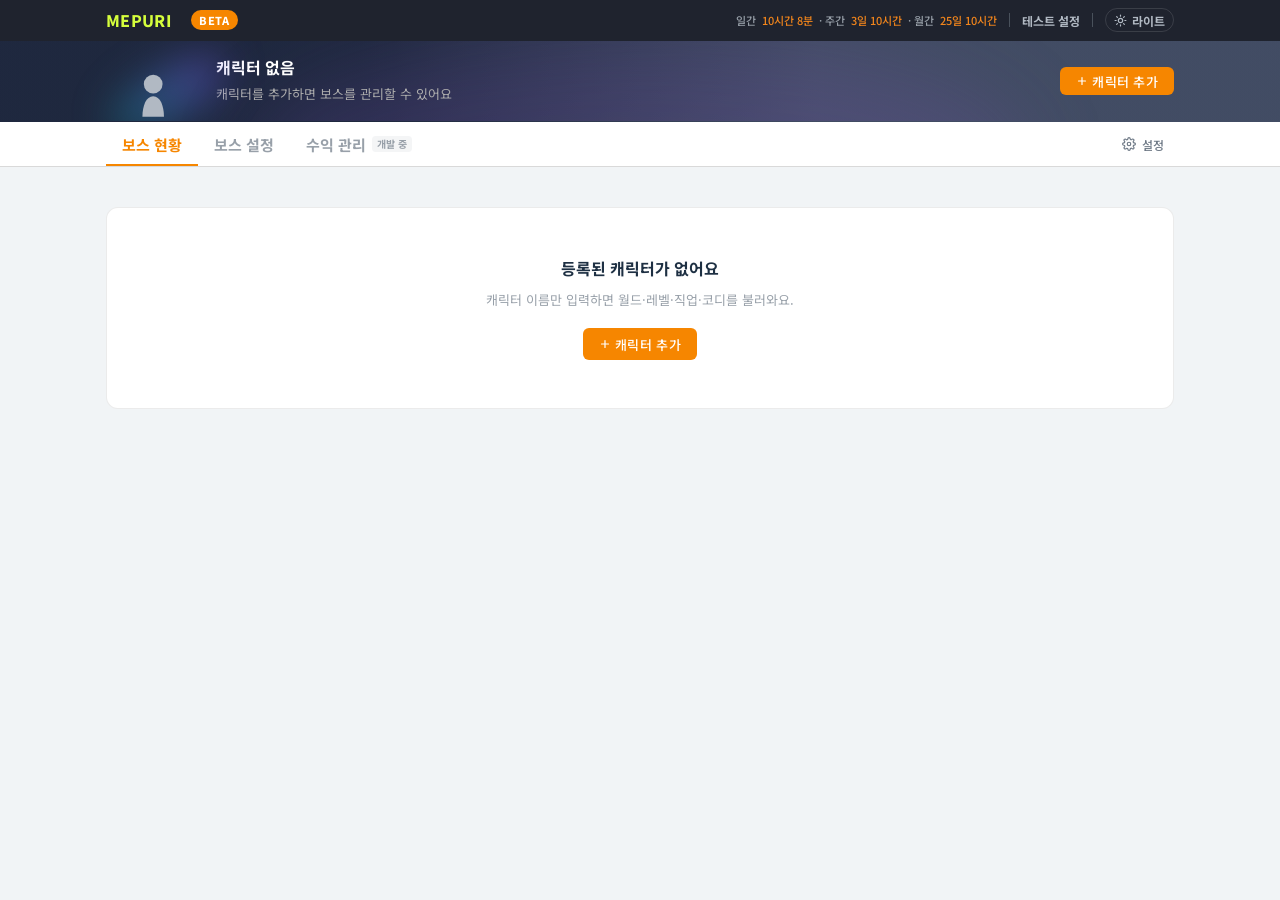
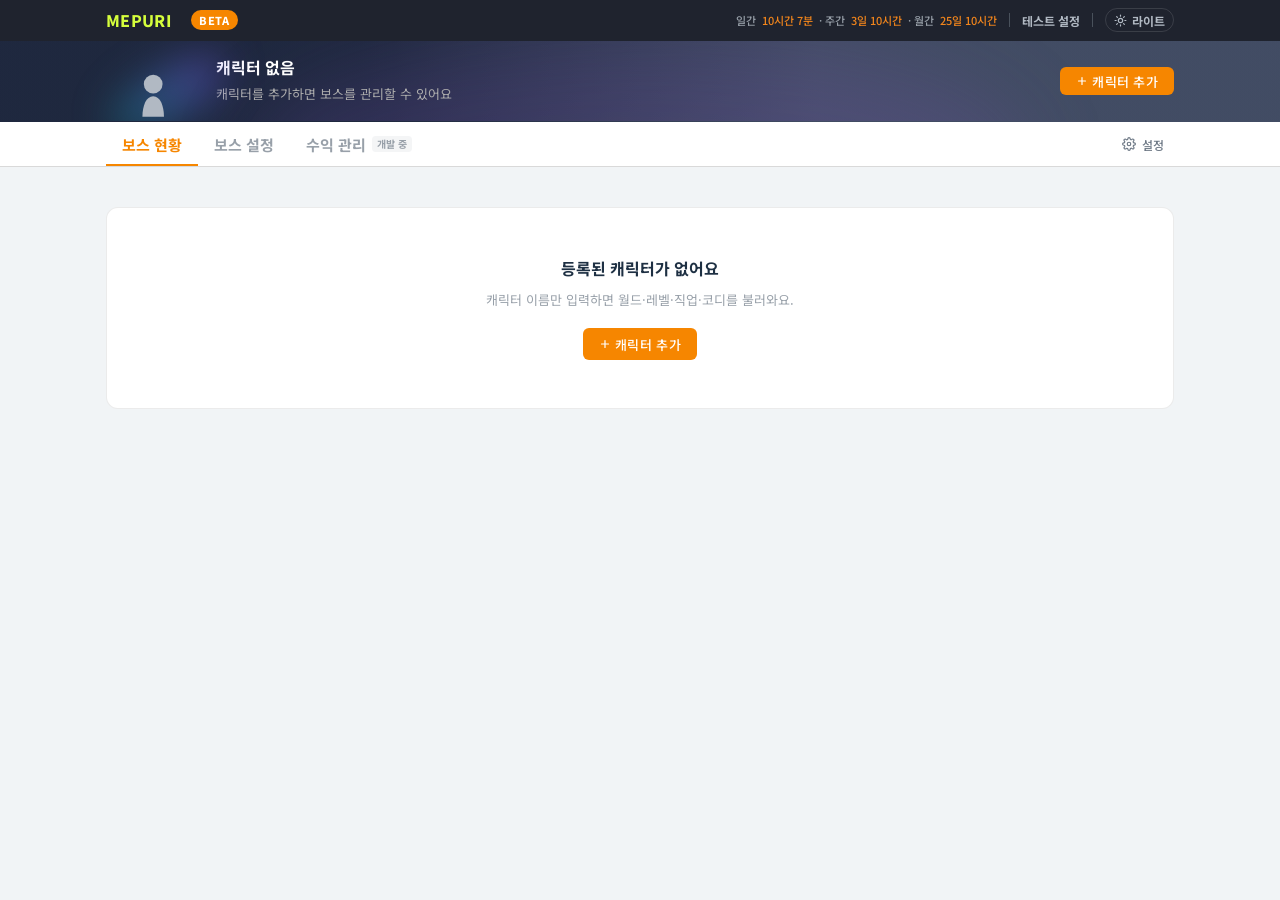
